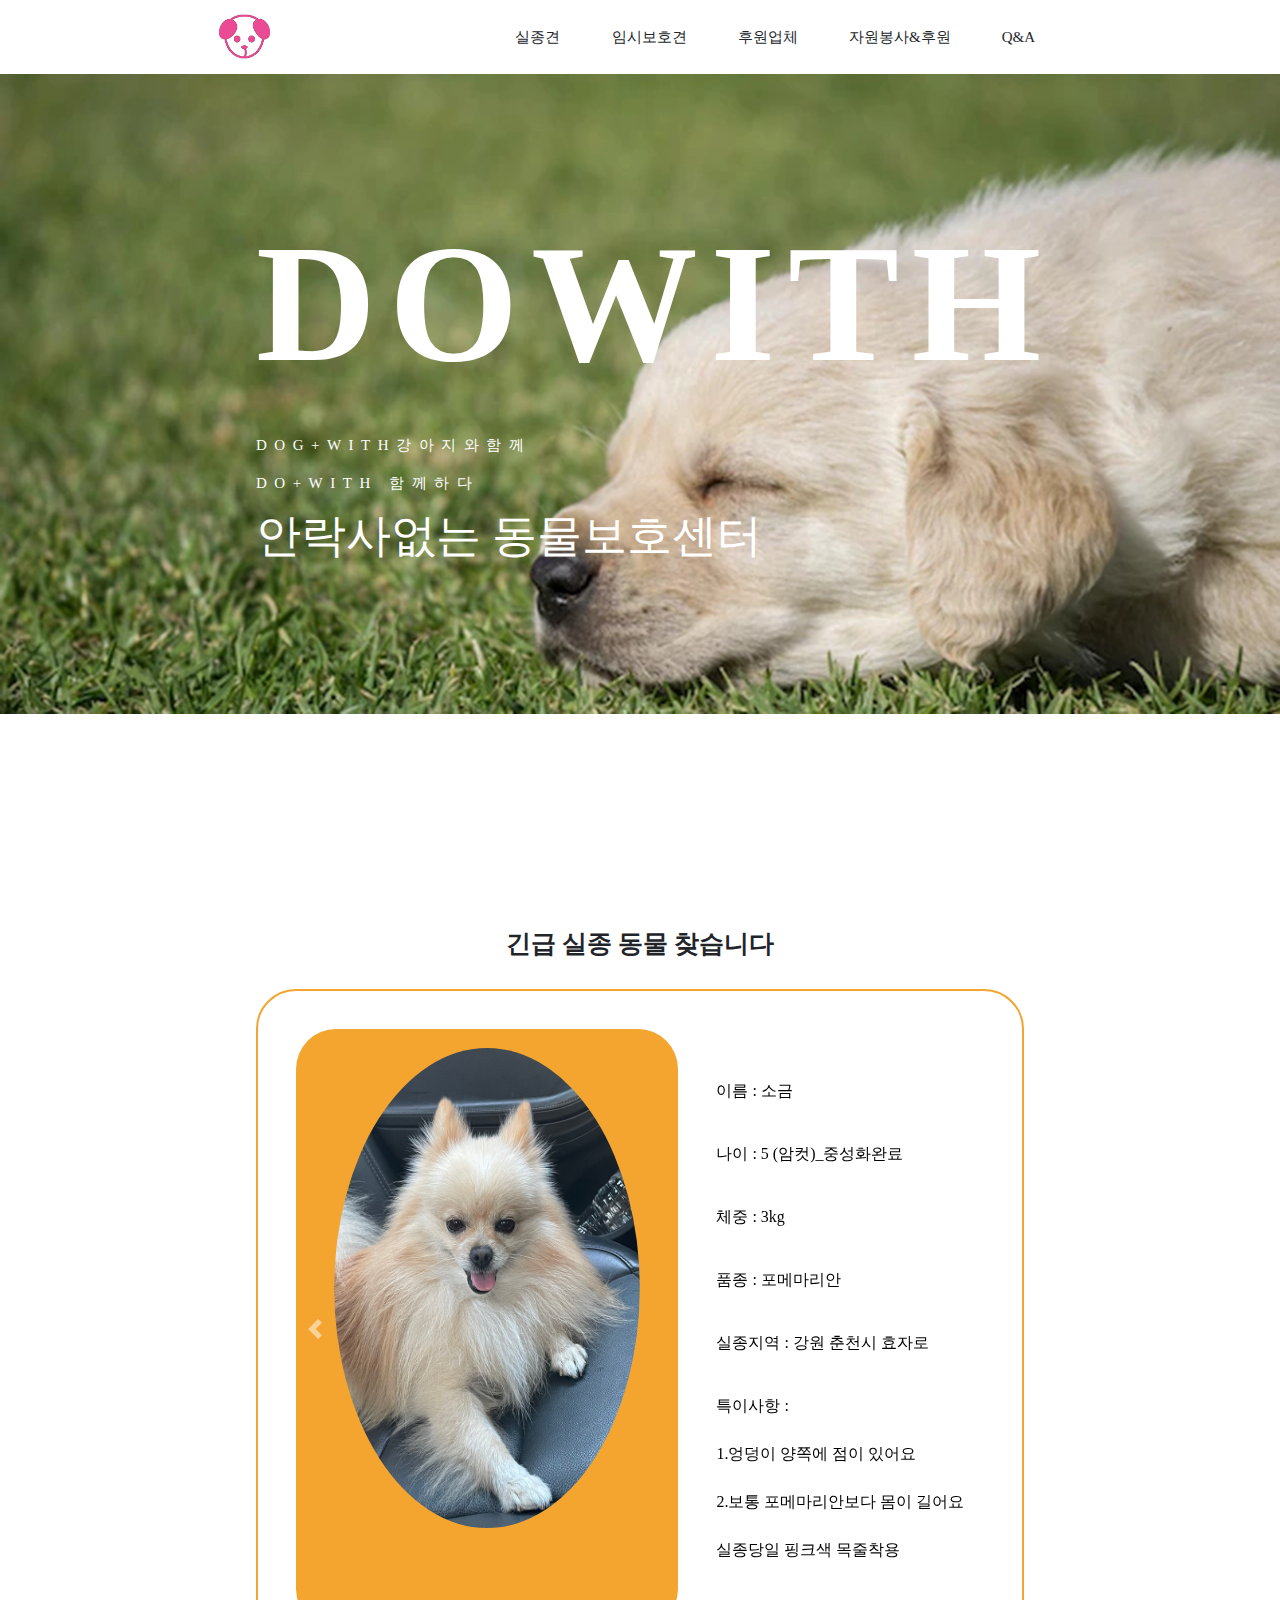
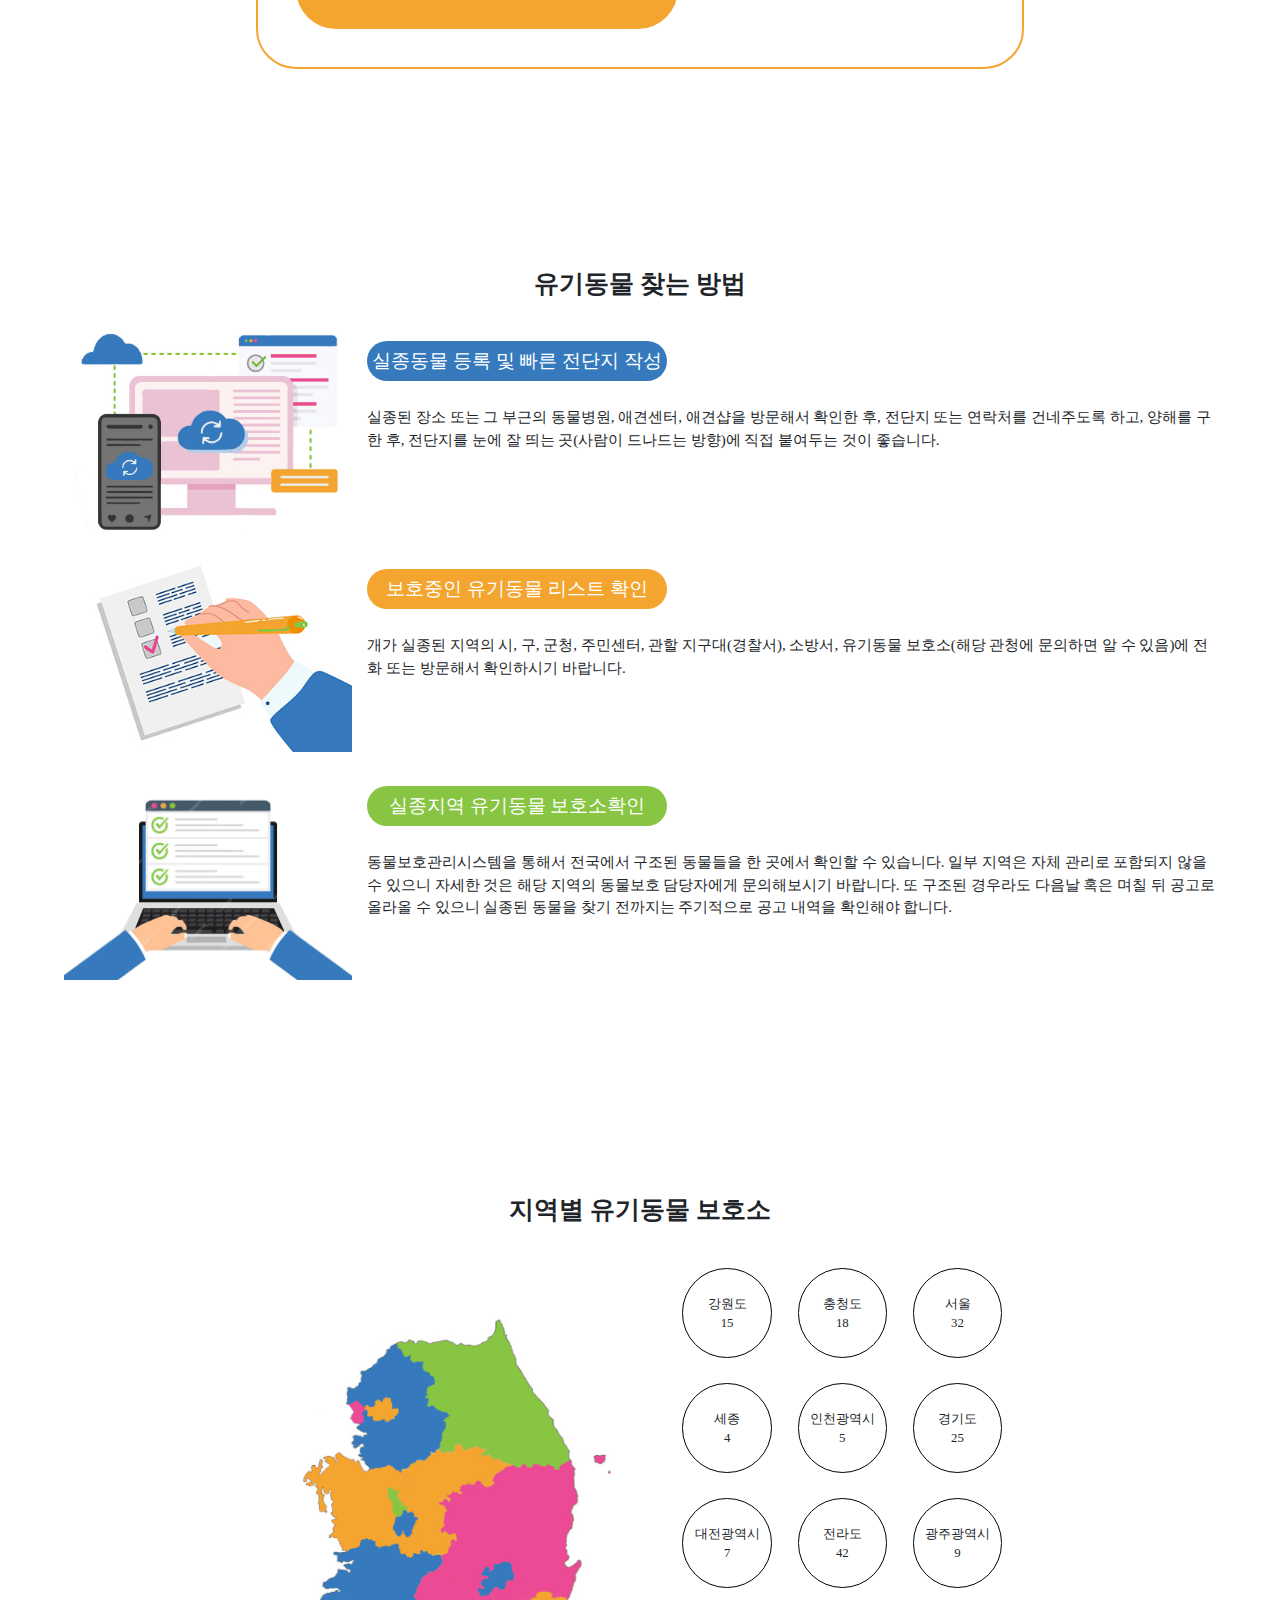
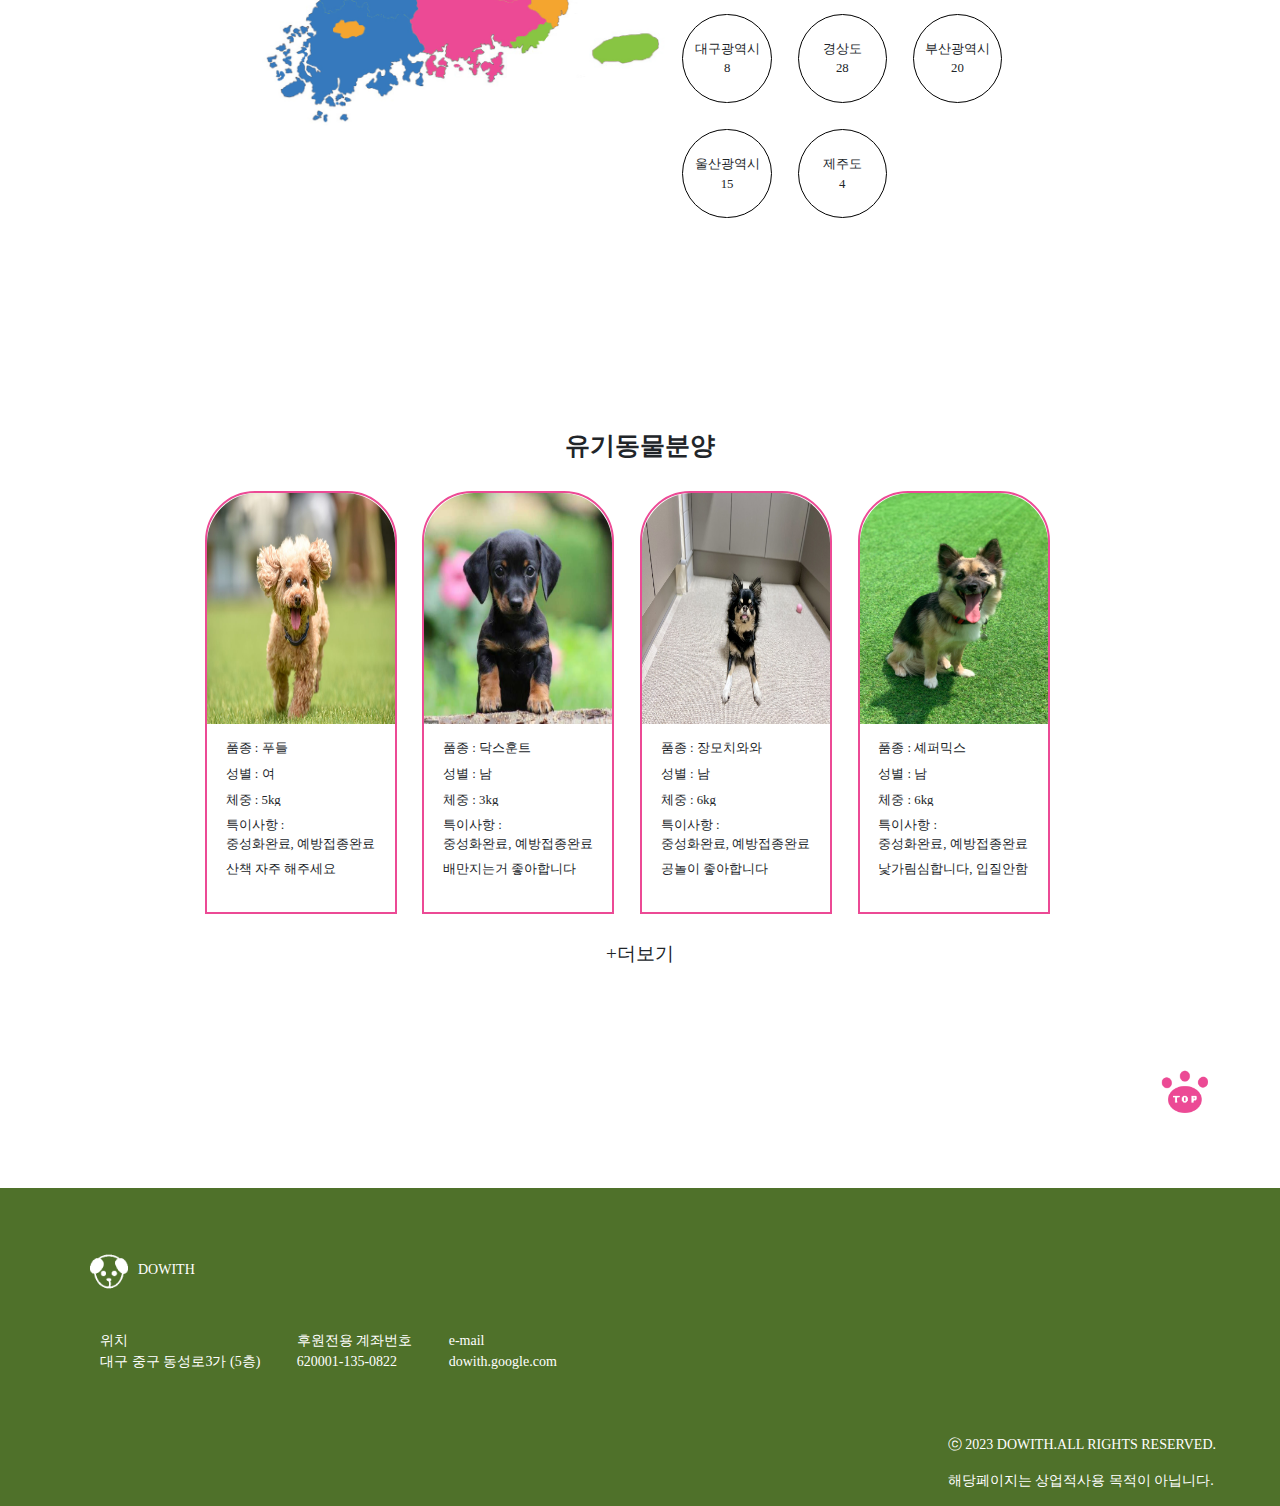
==== index.html @ 1bf06570 "Add files via upload" ====
<!DOCTYPE html>
<html lang="ko">

<head>
  <meta charset="UTF-8">
  <meta http-equiv="X-UA-Compatible" content="IE=edge">
  <meta name="viewport" content="width=device-width, initial-scale=1.0">
  <title>WEBP</title>
  <link rel="stylesheet" href="./css/bootstrap.min.css" type="text/css">
  <link rel="stylesheet" href="./css/index.css" type="text/css">
  <script src="./script/jquery-3.7.1.min.js"></script>
  <script src="./script/bootstrap.min.js"></script>
</head>

<body>
  <header>
    <h1><a href="#"><img src="./images/logo1.jpg" alt="logo"><span>DOWITH</span></a></h1>
    <ul>
      <li><a href="#">실종견</a></li>
      <li><a href="#">임시보호견</a></li>
      <li><a href="#">후원업체</a></li>
      <li><a href="#">자원봉사&후원</a></li>
      <li><a href="#">Q&A</a></li>
      <figure><img src="./images/iconmonstr-menu-lined-240.png" alt="bar"></figure>
    </ul>
  </header>

  <main>
    <figure><img src="./images/main.webp" alt="main"></figure>
    <div class="text">
      <h2><span>DOWITH</span></h2>
      <p>DOG+WITH강아지와함께</p>
      <p>DO+WITH 함께하다</p>
      <h3>안락사없는 동물보호센터</h3>
    </div>
  </main>

  <section class="s1">
    <h2>긴급 실종 동물 찾습니다</h2>

    <div id="carouselExampleCaptions" class="carousel slide" data-ride="carousel">
      <ol class="carousel-indicators">
        <li data-target="#carouselExampleCaptions" data-slide-to="0" class="active"></li>
        <li data-target="#carouselExampleCaptions" data-slide-to="1"></li>
        <li data-target="#carouselExampleCaptions" data-slide-to="2"></li>
      </ol>
      <div class="carousel-inner">
        <div class="carousel-item active">
          <img src="./images/S1.jpeg" class="d-block w-100" alt="S1">
          <div class="carousel-caption d-block">
            <p>이름 : 소금</p>
            <p>나이 : 5 (암컷)_중성화완료</p>
            <p>체중 : 3kg</p>
            <p>품종 : 포메마리안</p>
            <p>실종지역 : 강원 춘천시 효자로</p>
            <p>특이사항 :
              <span>1.엉덩이 양쪽에 점이 있어요</span>
              <span>2.보통 포메마리안보다 몸이 길어요</span>
              <span>실종당일 핑크색 목줄착용</span>
            </p>
          </div>
        </div>
        <div class="carousel-item">
          <img src="./images/S1-2.jpg" class="d-block w-100" alt="S1-2">
          <div class="carousel-caption d-block">
            <p>이름 : 누룽지</p>
            <p>나이 : 5 (수컷)_중성화완료</p>
            <p>체중 : 6kg</p>
            <p>품종 : 말티즈</p>
            <p>실종지역 : 울산광역시 중구 유곡동</p>
            <p>
              특이사항 :
              <span>1.말티즈 믹스견이라 일반 말티즈보다 귀가 쫑긋 올라와 있습니다</span>
              <span>2.실종당일 빨간색 목줄착용</span>
            </p>
          </div>
        </div>
        <div class="carousel-item">
          <img src="./images/S1-3.jpg" class="d-block w-100" alt="S1-3">
          <div class="carousel-caption d-block">
            <p>이름 : 볼트</p>
            <p>나이 : 7 (암컷)_중성화완료</p>
            <p>체중 : 4kg</p>
            <p>품종 : 캐벌리어 킹 찰스 스패니얼</p>
            <p>실종지역 : 부산광역시 사하구 다대포항역 인근</p>
            <p>특이사항 :
              <span>1.귀가 길고 검은색이다</span>
              <span>2.갈색눈썹이다</span>
              <span>3.몸이 흰색 검정색털로 되어있다</span>
            </p>
          </div>
        </div>
      </div>
      <button class="carousel-control-prev" type="button" data-target="#carouselExampleCaptions" data-slide="prev">
        <span class="carousel-control-prev-icon" aria-hidden="true"></span>
        <span class="sr-only">Previous</span>
      </button>
      <button class="carousel-control-next" type="button" data-target="#carouselExampleCaptions" data-slide="next">
        <span class="carousel-control-next-icon" aria-hidden="true"></span>
        <span class="sr-only">Next</span>
      </button>
    </div>

  </section>
  <section class="s2">
    <h2>유기동물 찾는 방법</h2>
    <ul class="list-unstyled">
      <li class="media">
        <img src="./images/S3-1.jpg" class="mr-3" alt="S3-1">
        <div class="media-body">
          <h5 class="mb1">실종동물 등록 및 빠른 전단지 작성</h5>
          <p>실종된 장소 또는 그 부근의 동물병원, 애견센터, 애견샵을 방문해서 확인한 후, 전단지 또는 연락처를 건네주도록 하고, 양해를 구한 후, 전단지를 눈에 잘 띄는 곳(사람이 드나드는 방향)에
            직접 붙여두는 것이 좋습니다.</p>
        </div>
      </li>
      <li class="media my-4">
        <img src="./images/S3-2.jpg" class="mr-3" alt="S3-2">
        <div class="media-body">
          <h5 class="mb2">보호중인 유기동물 리스트 확인</h5>
          <p>개가 실종된 지역의 시, 구, 군청, 주민센터, 관할 지구대(경찰서), 소방서, 유기동물 보호소(해당 관청에 문의하면 알 수 있음)에 전화 또는 방문해서 확인하시기 바랍니다.</p>
        </div>
      </li>
      <li class="media">
        <img src="./images/3.jpg" class="mr-3" alt="S3-3">
        <div class="media-body">
          <h5 class="mb3">실종지역 유기동물 보호소확인</h5>
          <p>동물보호관리시스템을 통해서 전국에서 구조된 동물들을 한 곳에서 확인할 수 있습니다. 일부 지역은 자체 관리로 포함되지 않을 수 있으니 자세한 것은 해당 지역의 동물보호 담당자에게 문의해보시기
            바랍니다. 또 구조된 경우라도 다음날 혹은 며칠 뒤 공고로 올라올 수 있으니 실종된 동물을 찾기 전까지는 주기적으로 공고 내역을 확인해야 합니다.</p>
        </div>
      </li>
    </ul>
  </section>



  <section class="s3">
    <h2>지역별 유기동물 보호소</h2>
    <div class="s3all">

      <figure><img src="./images/map.jpg" alt="map"></figure>
      <div class="allbox">
        
        <div class="box"><a href="#">강원도<span>15</span></a></div>
        <div class="box"><a href="#">충청도<span>18</span></a></div>
        <div class="box"><a href="#">서울<span>32</span></a></div>
        <div class="box"><a href="#">세종<span>4</span></a></div>
        <div class="box"><a href="#">인천광역시<span>5</span></a></div>
        <div class="box"><a href="#">경기도<span>25</span></a></div>
        <div class="box"><a href="#">대전광역시<span>7</span></a></div>
        <div class="box"><a href="#">전라도<span>42</span></a></div>
        <div class="box"><a href="#">광주광역시<span>9</span></a></div>
        <div class="box"><a href="#">대구광역시<span>8</span></a></div>
        <div class="box"><a href="#">경상도<span>28</span></a></div>
        <div class="box"><a href="#">부산광역시<span>20</span></a></div>
        <div class="box"><a href="#">울산광역시<span>15</span></a></div>
        <div class="box"><a href="#">제주도<span>4</span></a></div>
      </div>
    </div>
      
  </section>


  <section class="s4">
    <h2>유기동물분양</h2>

    <div class="allcard">

      <div class="card">
        <img src="./images/S4-1.jpeg" class="card-img-top" alt="S4-1">
        <div class="card-body">
          <p class="card-text">품종 : 푸들</p>
        <p class="card-text">성별 : 여</p>
        <p class="card-text">체중 : 5kg</p>
        <p class="card-text">특이사항 :
          <span>중성화완료, 예방접종완료</span>
          <span>산책 자주 해주세요</span>
        </p>
      </div>
    </div>
    
    
    <div class="card">
      <img src="./images/S4-2.png" class="card-img-top" alt="S4-2">
      <div class="card-body">
        <p class="card-text">품종 : 닥스훈트</p>
        <p class="card-text">성별 : 남</p>
        <p class="card-text">체중 : 3kg</p>
        <p class="card-text">특이사항 : 
          <span>중성화완료, 예방접종완료</span>
          <span>배만지는거 좋아합니다</span>
        </p>
      </div>
    </div>
    
    
    <div class="card">
      <img src="./images/S4-3.jpeg" class="card-img-top" alt="S4-3">
      <div class="card-body">
        <p class="card-text">품종 : 장모치와와</p>
        <p class="card-text">성별 : 남</p>
        <p class="card-text">체중 : 6kg</p>
        <p class="card-text">특이사항 :
          <span>중성화완료, 예방접종완료</span>
          <span>공놀이 좋아합니다</span>
        </p>
      </div>
    </div>
    
    
    <div class="card">
      <img src="./images/S4-4.jpeg" class="card-img-top" alt="S4-4">
      <div class="card-body">
        <p class="card-text">품종 : 셰퍼믹스</p>
        <p class="card-text">성별 : 남</p>
        <p class="card-text">체중 : 6kg</p>
        <p class="card-text">특이사항 :
          <span>중성화완료, 예방접종완료</span>
          <span>낯가림심합니다, 입질안함</span>
        </p>
      </div>
    </div>
  </div>
    <div class="add"><a href="#">+더보기</a></div>
    
  </section>
  
  <button type="button" class="btn"></button>
  
  <footer>
    <div class="f1">
      <figure><img src="./images/logo.png" alt="logo">DOWITH</figure>
    </div>
    <div class="f2">
      <p>위치<br>
        대구 중구 동성로3가 (5층)</p>
      <p>후원전용 계좌번호<br>
        620001-135-0822</p>
      <p>e-mail<br>
        dowith.google.com</p>
    </div>
    <div class="copy">
      <p>ⓒ 2023 DOWITH.ALL RIGHTS RESERVED.</p>
      <p>해당페이지는 상업적사용 목적이 아닙니다.</p>
    </div>
  </footer>
</body>

</html>
---- css/index.css ----
* {
    padding: 0;
    margin: 0;
    box-sizing: border-box;
}

body {
    font-family: Noto Sans KR;
    /* font-family: CHEESE PIZZA; */
}

ul,
li {
    list-style: none;
}

img {
    display: block;
    max-width: 100%;
}

figure {
    width: fit-content;
    height: fit-content;
}

a {
    text-decoration: none;
    color: inherit;
}

html {
    font-size: 15px;
}

h2 {
    text-align: center;
    margin-bottom: 30px;
    font-weight: 600;
    font-size: 25px;
}

h1 span {
    position: absolute;
    width: 1px;
    height: 1px;
    font-size: 0;
    overflow: hidden;
}

header {
    width: 100%;
    height: 10%;
    display: flex;
    flex-direction: row;
    justify-content: space-evenly;
    font-family: none;
}

header h1 {
    margin: auto 0;
}

header h1 img {
    width: 4vw;
    height: 40%;
}

header ul {
    float: left;
    margin: auto 0;
}

header ul figure {
    display: none;
    width: 4vw;
    margin: auto;
}

header ul li {
    float: left;
    margin: 2vw;

}

main {
    width: 100%;
    overflow: hidden;
    position: relative;
    margin-bottom: 200px;
}

main .text {
    position: absolute;
    top: 20%;
    left: 20%;
    color: #fff;
}

main .text h2 {
    font-size: 13vw;
    font-weight: 900;
    letter-spacing: 1vw;
    font-family: CHEESE PIZZA;
}

main .text p {
    letter-spacing: 0.5rem;
    font-family: CHEESE PIZZA;
}

main .text h3 {
    font-size: 300%;
    font-weight: 500;
}


.slide {
    width: 60%;
    height: 70%;
    margin: auto;
    border-radius: 20px;
    position: relative;
    border: 2px solid #F3A530;
    border-radius: 40px;
    margin-bottom: 200px;
}

.w-100 {
    width: 50%;
    height: 80%;
    border-radius: 50%;
    position: absolute;
    margin-top: 5%;
    padding: 0 10%;
}

.carousel-inner .carousel-item {
    width: 50%;
    height: 40rem;
    background-color: #F3A530;
    margin: 5% 5%;
    border-radius: 40px;
}

.carousel-inner .carousel-caption {
    position: absolute;
    width: 75%;
    top: 3%;
    left: 110%;
    color: #000;
    line-height: 300%;
    text-align: left;
    font-size: 16px;
}

.s1 span {
    display: block;
}

.s2 {
    margin: auto;
    width: 90%;
    overflow: hidden;
    margin-bottom: 200px;
}

.s2 .mr-3 {
    width: 25%;
    height: 15%;
}

.s2 .media-body {
    margin-top: 1%;
}

.s2 .media-body .mb1 {
    width: 300px;
    height: 40px;
    line-height: 40px;
    text-align: center;
    border-radius: 100px;
    color: #fff;
    background-color: #367ABD;
    margin-bottom: 3%;
}

.s2 .media-body .mb2 {
    width: 300px;
    height: 40px;
    line-height: 40px;
    text-align: center;
    border-radius: 100px;
    color: #fff;
    background-color: #F3A530;
    margin-bottom: 3%;
}

.s2 .media-body .mb3 {
    width: 300px;
    height: 40px;
    line-height: 40px;
    text-align: center;
    border-radius: 100px;
    color: #fff;
    background-color: #88C543;
    margin-bottom: 3%;
}

.s3 {
    width: 60vw;
    overflow: hidden;
    margin: auto;
    margin-bottom: 200px;
}

.s3all {
    display: flex;
    justify-content: space-around;
}

.s3 span {
    display: block;
}

.s3 figure {
    width: 35vw;
    height: 65%;
    margin-top: 2vw;
    display: inline-block;
}

.s3 .box {
    width: 7vw;
    height: 7vw;
    border: 1px solid #000;
    border-radius: 50%;
    text-align: center;
    padding-top: 2vw;
    margin: 1vw;
}

.s3 .allbox {
    display: flex;
    flex-direction: row;
    flex-wrap: wrap;
    width: 30vw;
    font-size: 1vw;
}

.s4 {
    width: 70vw;
    overflow: hidden;
    margin: auto;
}

.s4 .allcard {
    display: flex;
    flex-direction: row;
}

.s4 span {
    display: block;
    line-height: 2vw;
}

.s4 .add {
    font-size: 1.5vw;
    width: 8%;
    overflow: hidden;
    text-align: center;
    margin: 3% 46%;
}

.s4 .card {
    width: 15vw;
    height: 33vw;
    border: 2px solid #EC4A95;
    border-radius: 50px 50px 0 0;
    display: inline-block;
    margin: 0 1vw;
    line-height: 1vw;
    font-size: 1vw;
}

.s4 .card:last-of-type {
    margin-right: 0;
}

.s4 .card .card-img-top {
    width: 100%;
    height: 18vw;
    border-radius: 50px 50px 0 0;
}

.s4 .card-text {
    width: 14vw;
    overflow: hidden;
    margin-bottom: 1vw;
}

.btn {
    background-image: url(../images/btn.png);
    width: 5vw;
    height: 5vw;
    float: right;
    background-size: cover;
    margin-right: 5%;
    margin-top: 5%;
}



footer {
    width: 100%;
    overflow: hidden;
    background-color: #4F712A;
    color: #fff;
    margin-top: 15%;
    font-size: 14px;
}

footer img {
    width: 3vw;
    height: 3vw;
    display: inline-block;
    margin-right: 10px;
}

footer .f1 {
    padding: 5%;
    padding-bottom: 0;
    margin-left: 2%;
}

footer .f2 {
    padding-left: 5%;
}

footer .f2 p {
    float: left;
    margin-left: 3%;
    margin-top: 2%;
}

footer .copy {
    float: right;
    margin-top: 10%;
    margin-right: 5%;
}



@media screen and (max-width:450px) {
    
    
    .s4 .card{
        margin: auto;
        
    }
    .s4 .card-body{
        margin-top: -5px;
    }
    .s4 .card-body .card-text {
        margin-left: -5px;
    }

    footer p {
        font-size: 7px;
    }
}

@media screen and (max-width:576px) {
    header {
        justify-content: space-between;
    }

    header h1 {
        margin-left: 3vw;
    }

    header ul li {
        display: none;
    }

    header ul figure {
        display: block;
        margin-right: 3vw;
    }

    .carousel-inner .carousel-caption {
        margin-top: -3vw;
    }

    main{
        margin-bottom: 100px;
    }
    .slide{margin-bottom: 100px;}
    .s1{margin-bottom: 100px;}
    .s2{margin-bottom: 100px;}
    .s3{margin-bottom: 100px;}

    .s3 figure {
        width: 60vw;
    }

    .s3all {
        flex-direction: column;
    }

    .s3 .allbox {
        width: 110%;
        flex-direction: row;
        margin-top: -50px;
    }

    .s3 .box {
        width: 10vw;
        height: 10vw;
        margin-right: 3px;
        font-size: 2vw;
    }

    .s4 .allcard {
        width: 68vw;
        display: flex;
        flex-direction: row;
        flex-wrap: wrap;
        margin: auto;
    }

    .s4 .card {
        width: 32vw;
        height: 48vw;
        margin-bottom: 5%;
    }
    .s4 .card-body .card-text{
        width: 26vw;
        margin-top: -15px;
        font-size: 2vw;
        line-height: 25px;
    }
    .s4 .card .card-img-top{height: 24vw;}
    .s4 .card-text span{margin-bottom: 1vw;}

    footer {
        font-size: 8px;

    }


}

@media screen and (max-width:768px) {

    .s2 .mr-3 {
        display: none;
    }


    .s4 .card-text {
        margin-top: -5px;
        margin-left: -10px;
        line-height: 1.5vw;
    }

    footer {
        font-size: 10px;
    }

}



@media screen and (max-width:992px) {

    main .text h2 {
        margin-top: 10%;
        margin-left: 25%;
    }

    main .text p {
        display: none;
    }

    main .text h3 {
        display: none;
    }

    .slide {
        height: 55vw;
    }

    .w-100 {
        height: 35vw;
        margin-top: 15%;
        padding: 0 5%;
    }

    .carousel-inner .carousel-item {
        height: 45vw;
        margin-top: 5%;

    }

    .carousel-inner .carousel-caption {

        line-height: 210%;
        font-size: 1.5vw;
    }

    footer {
        font-size: 11px;
    }

}
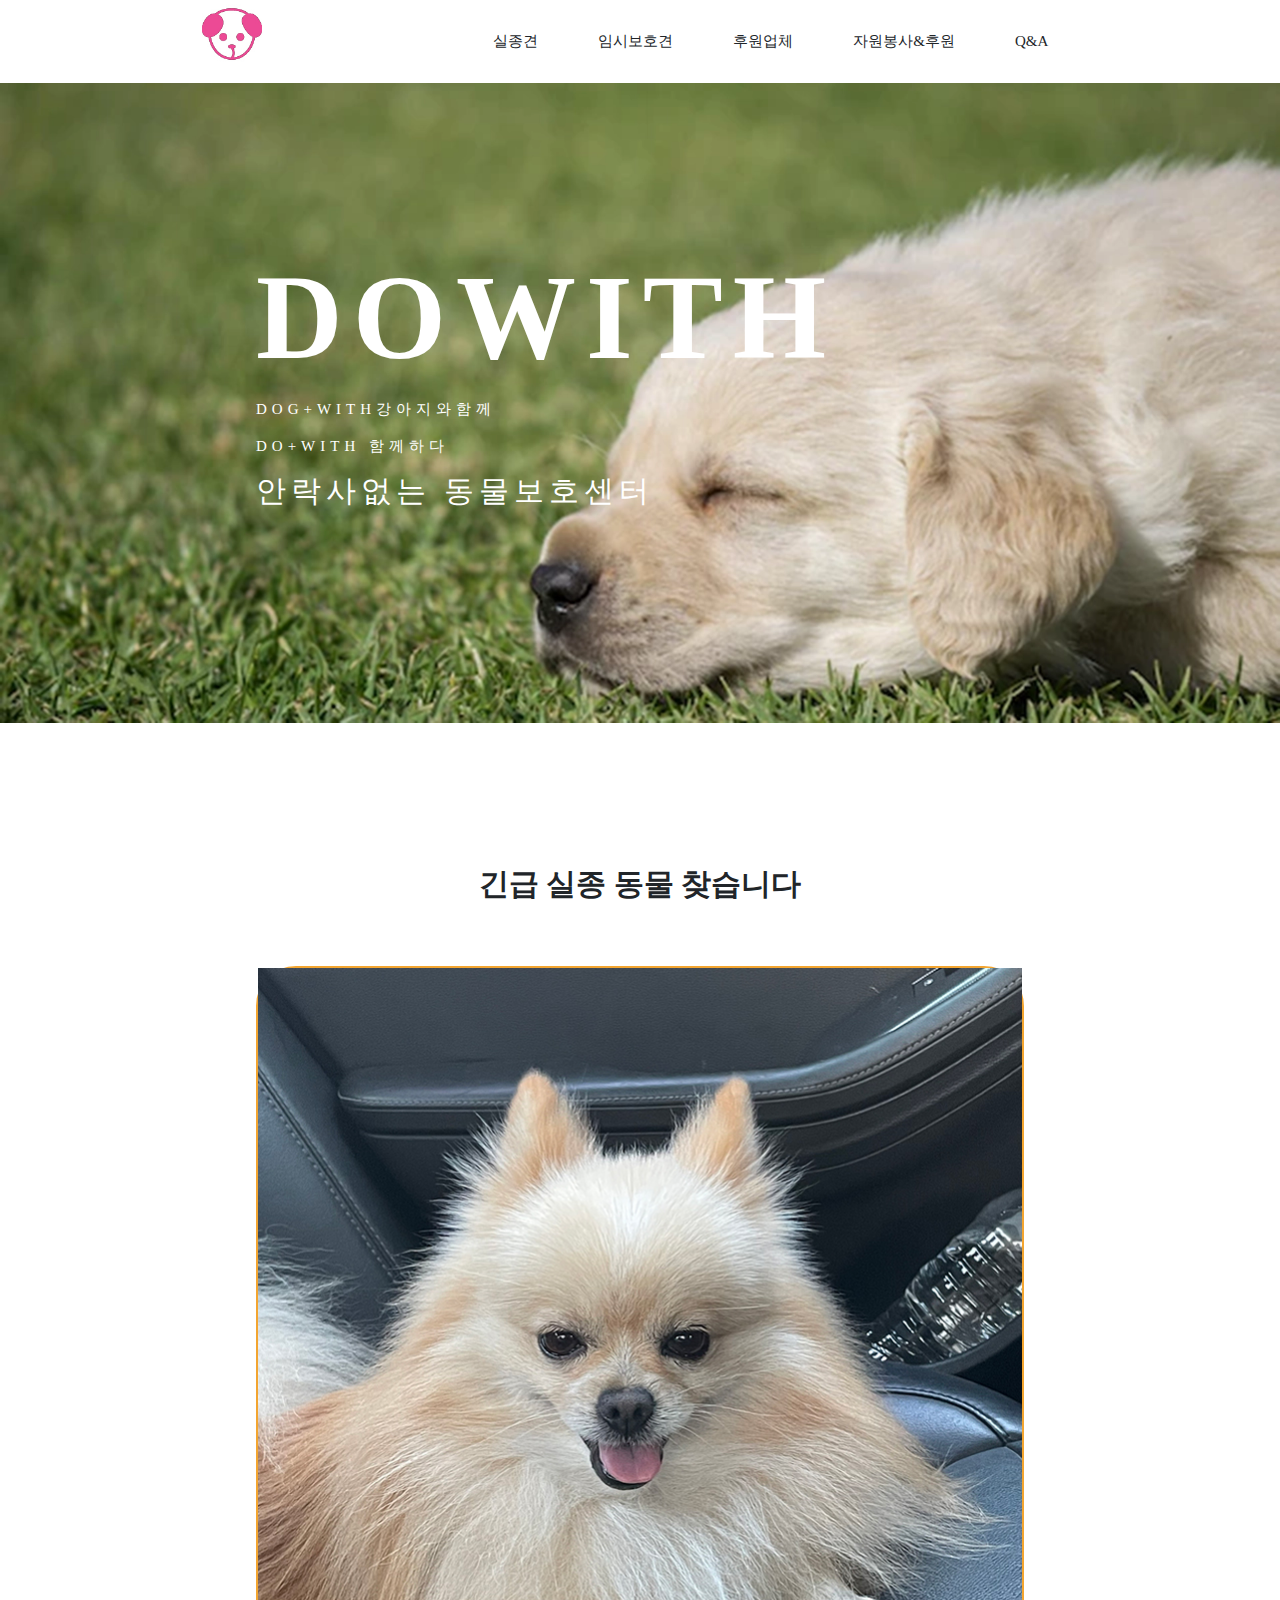
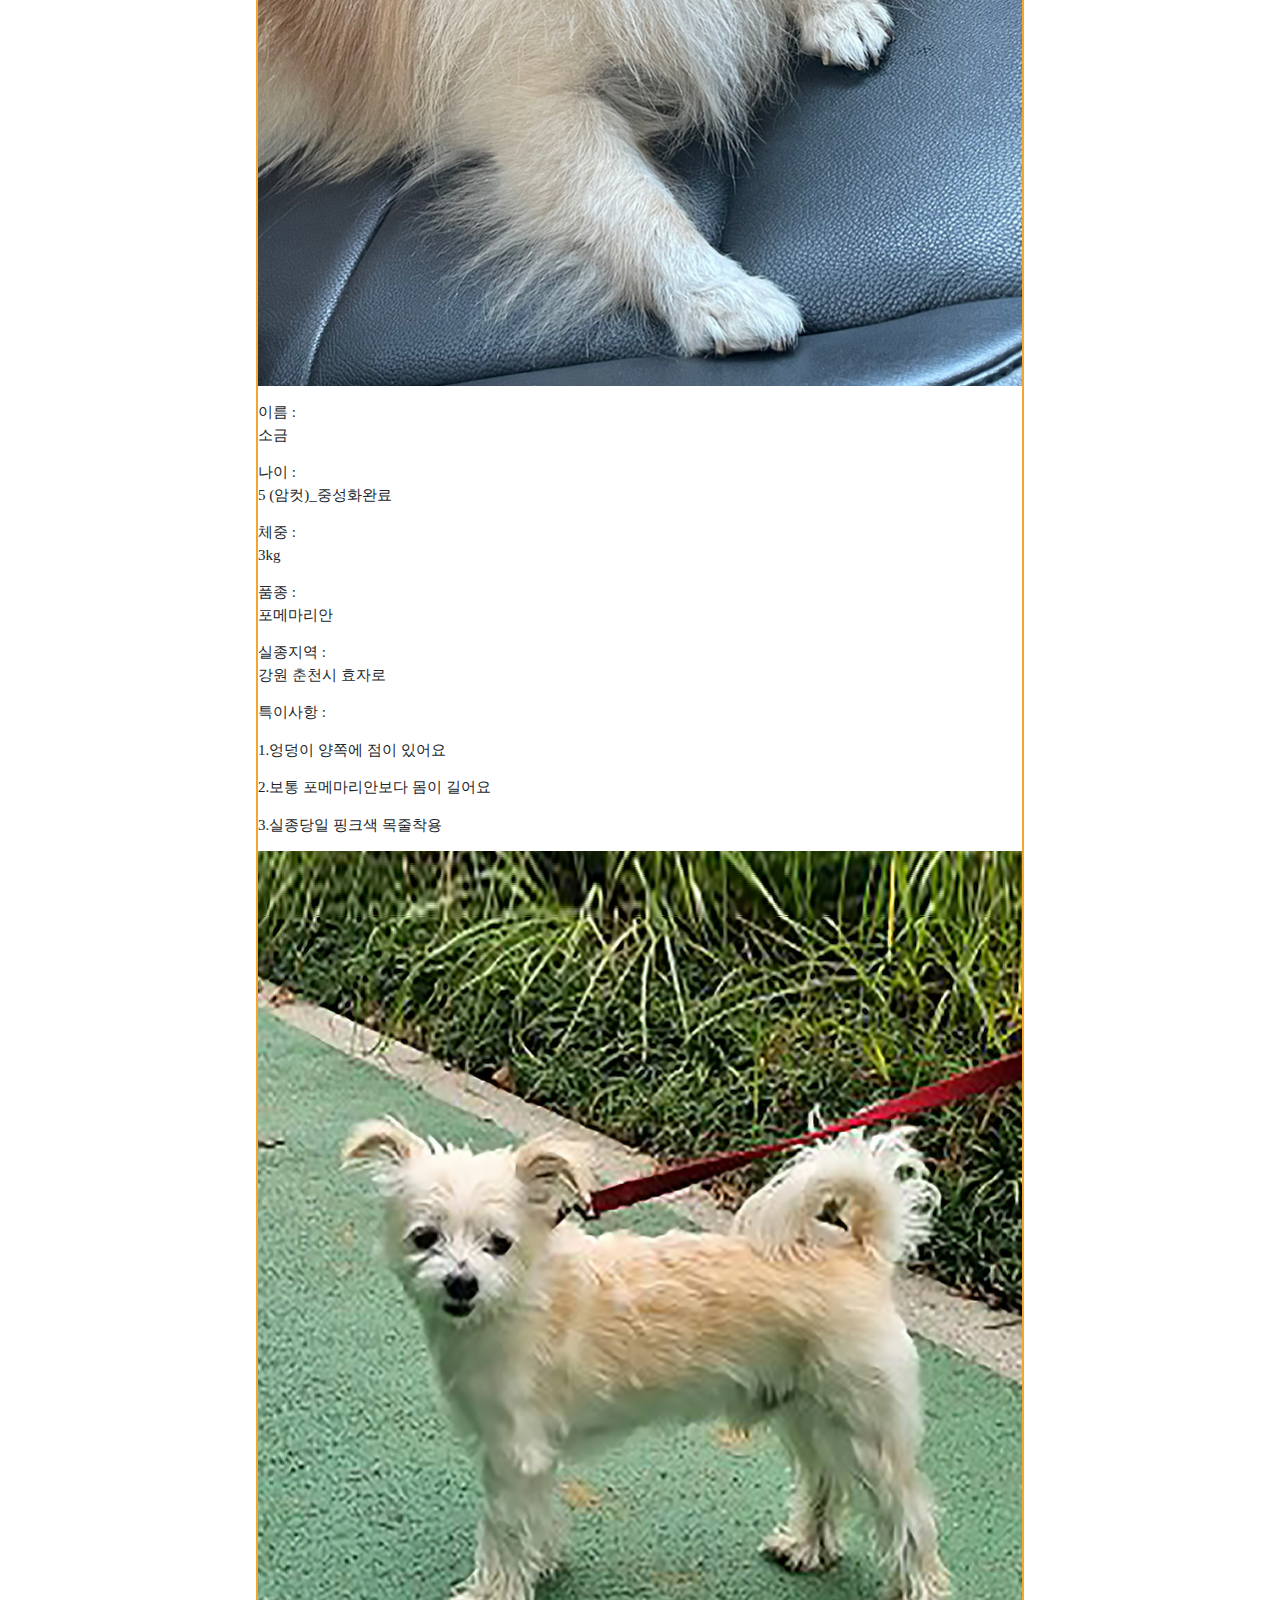
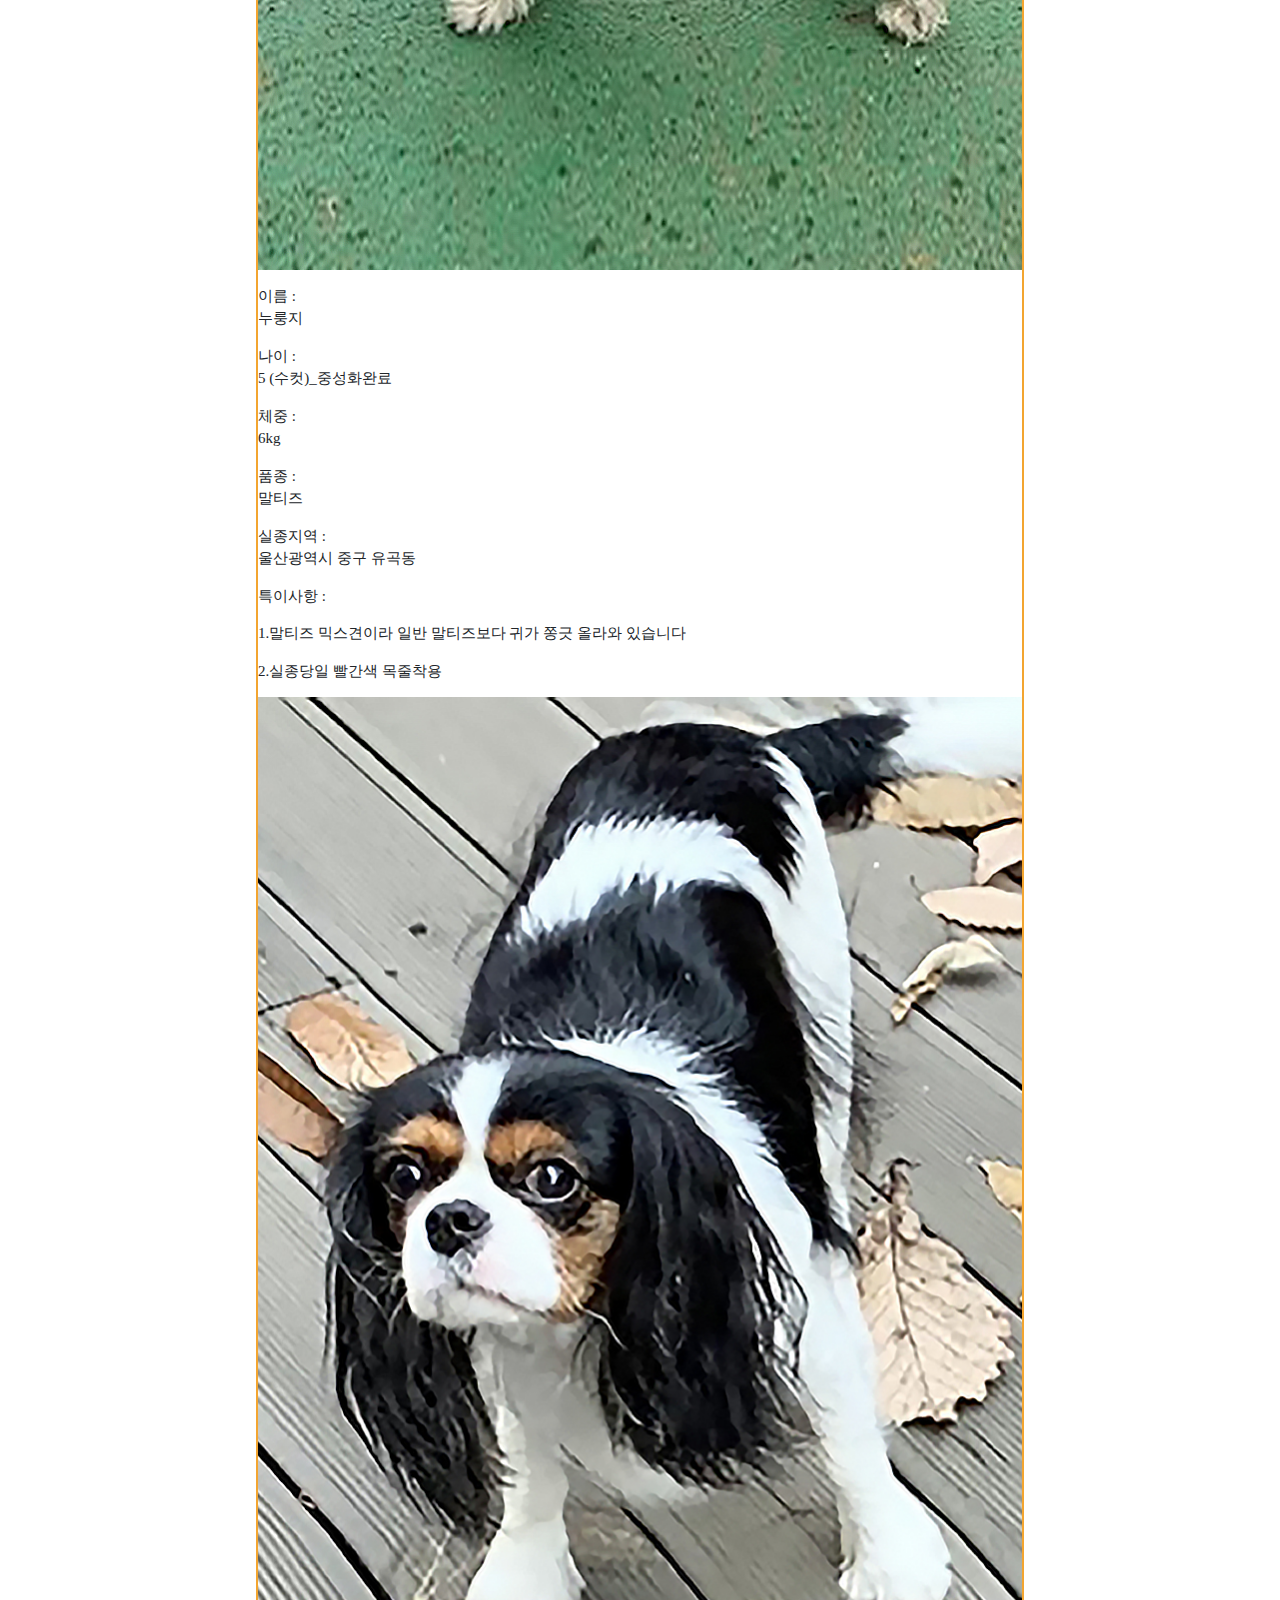
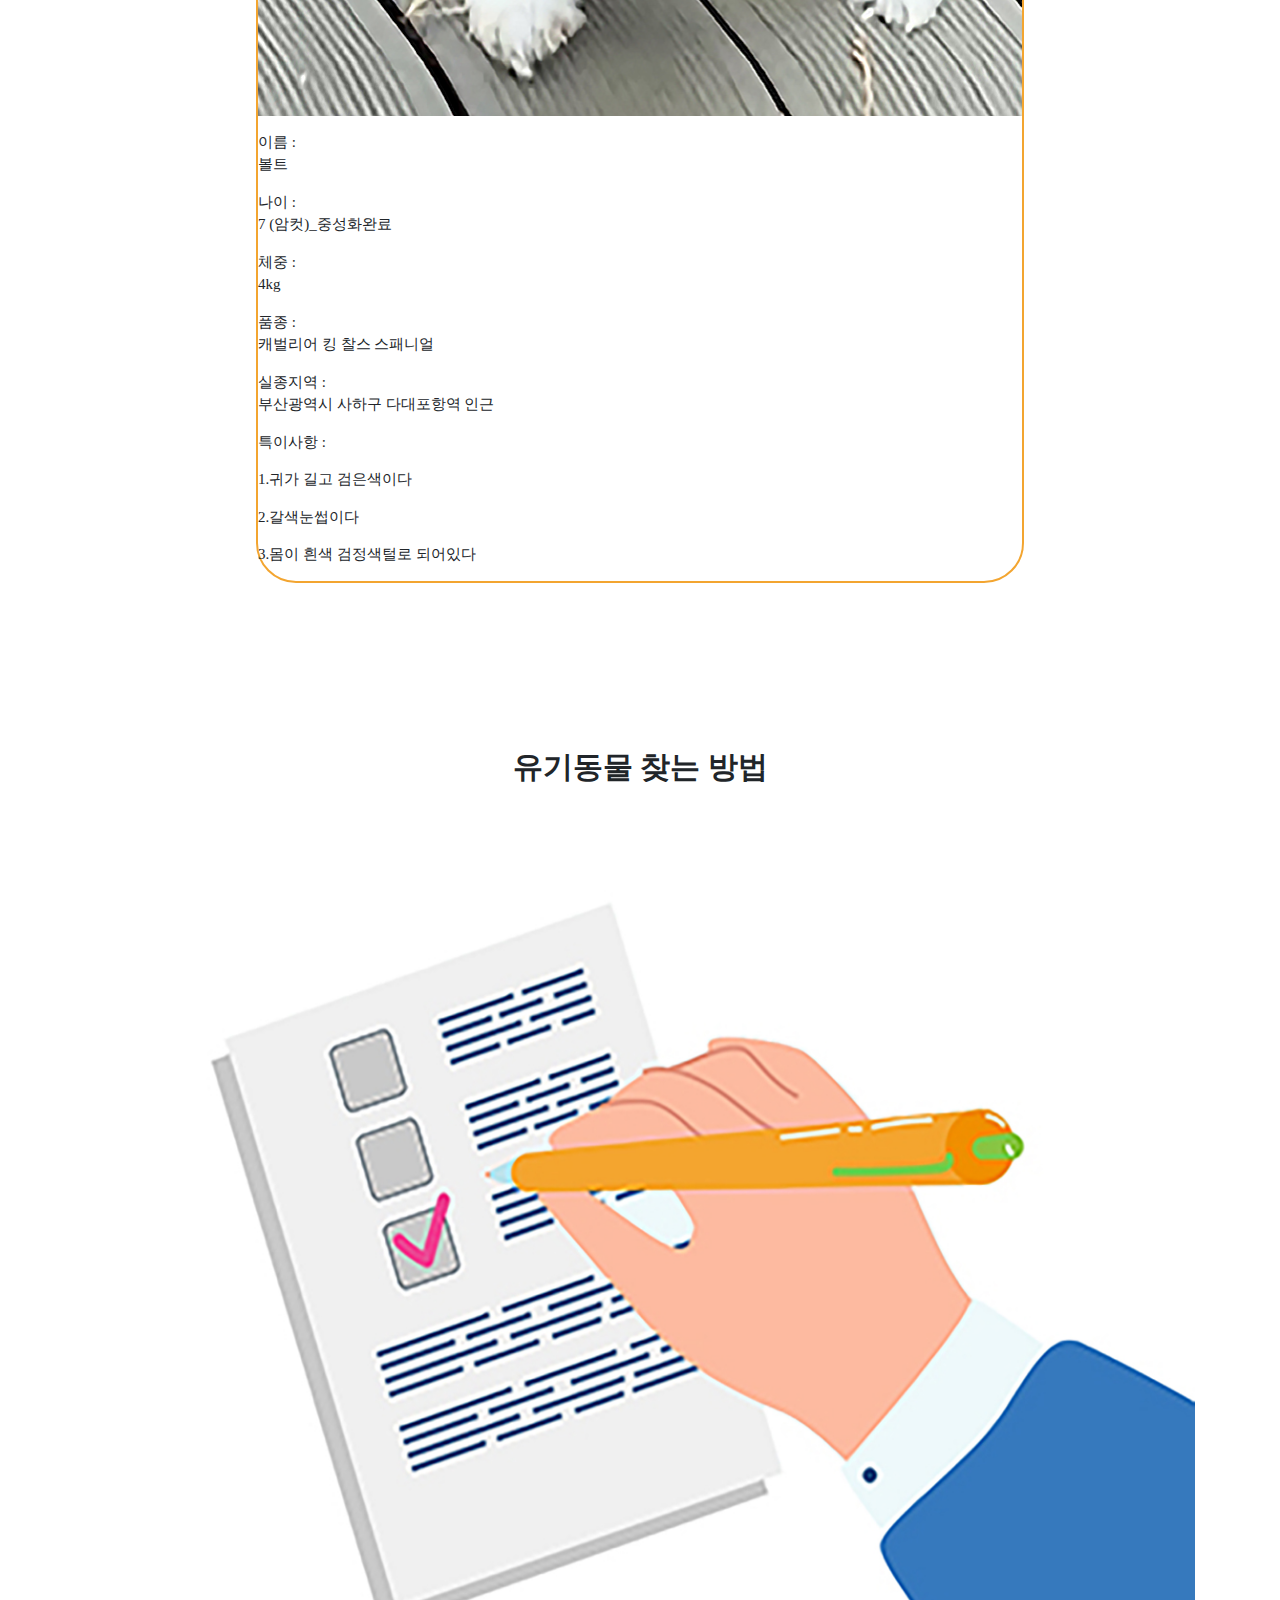
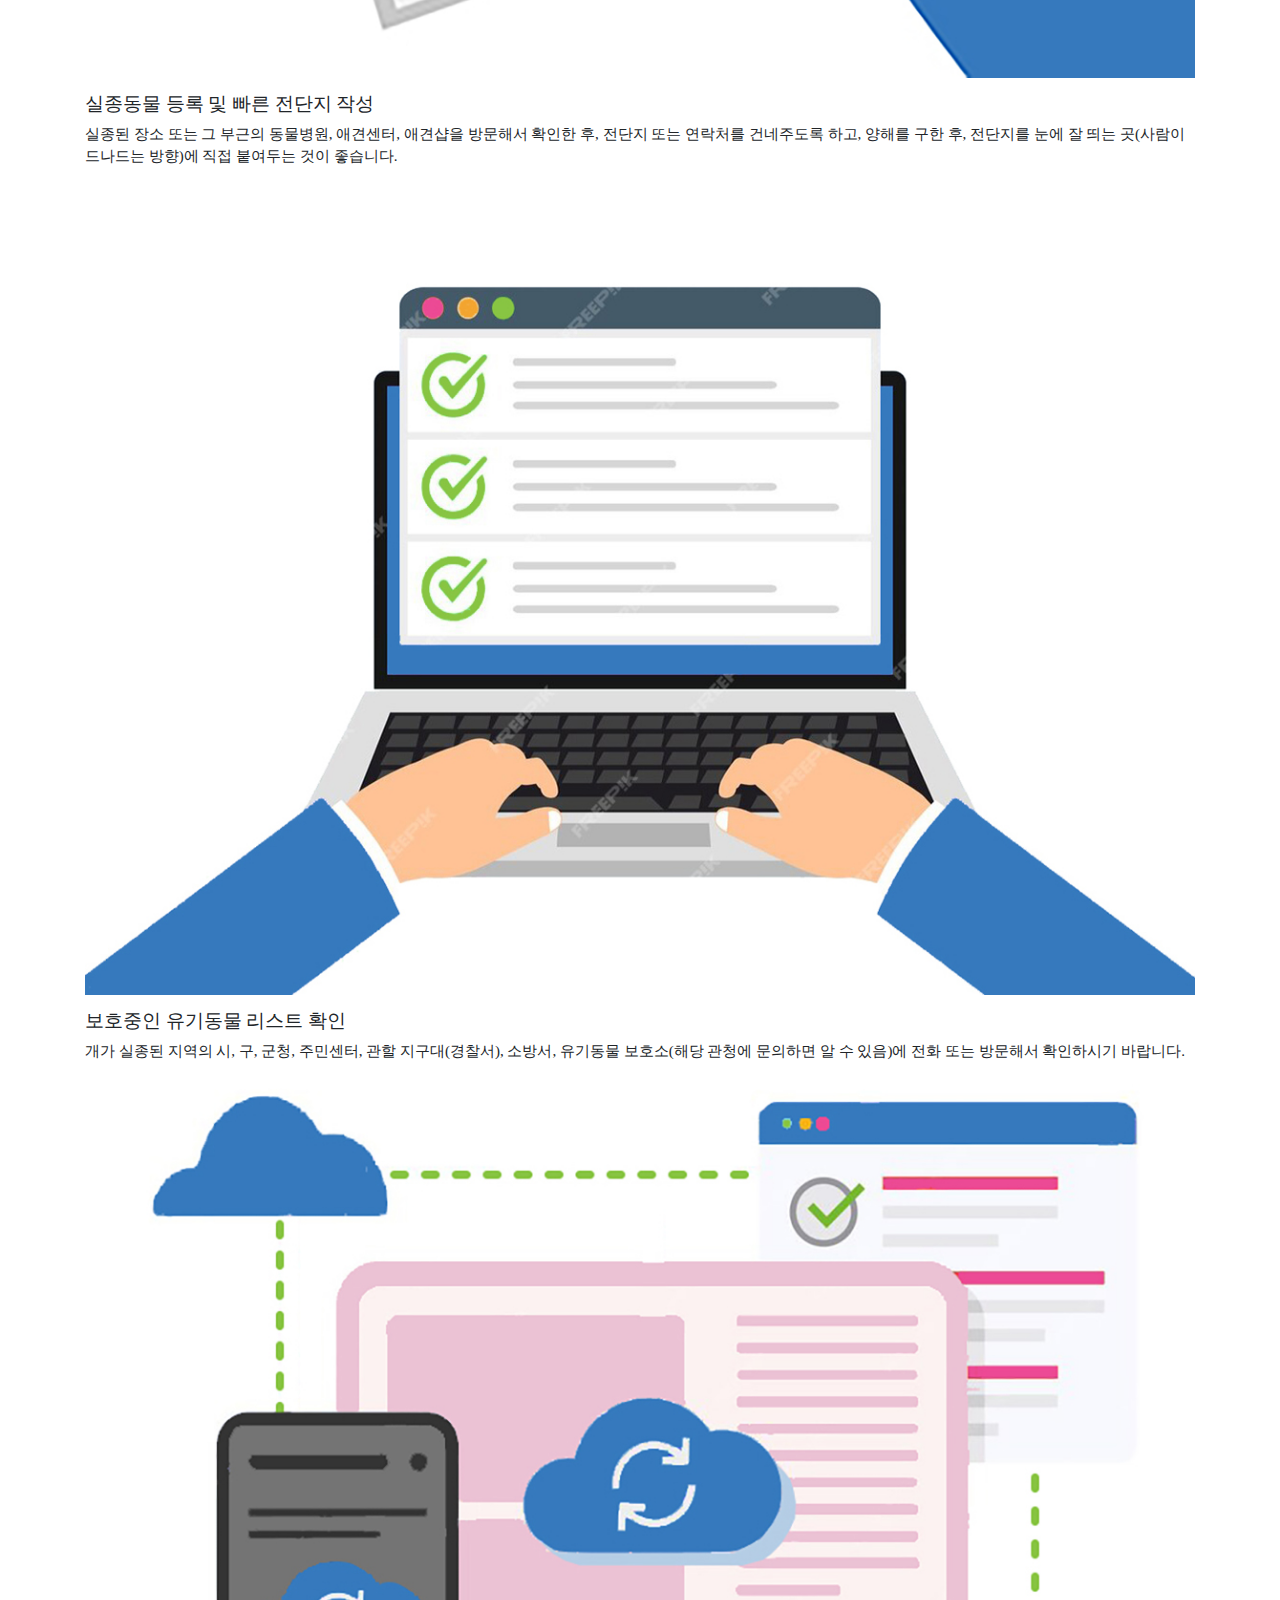
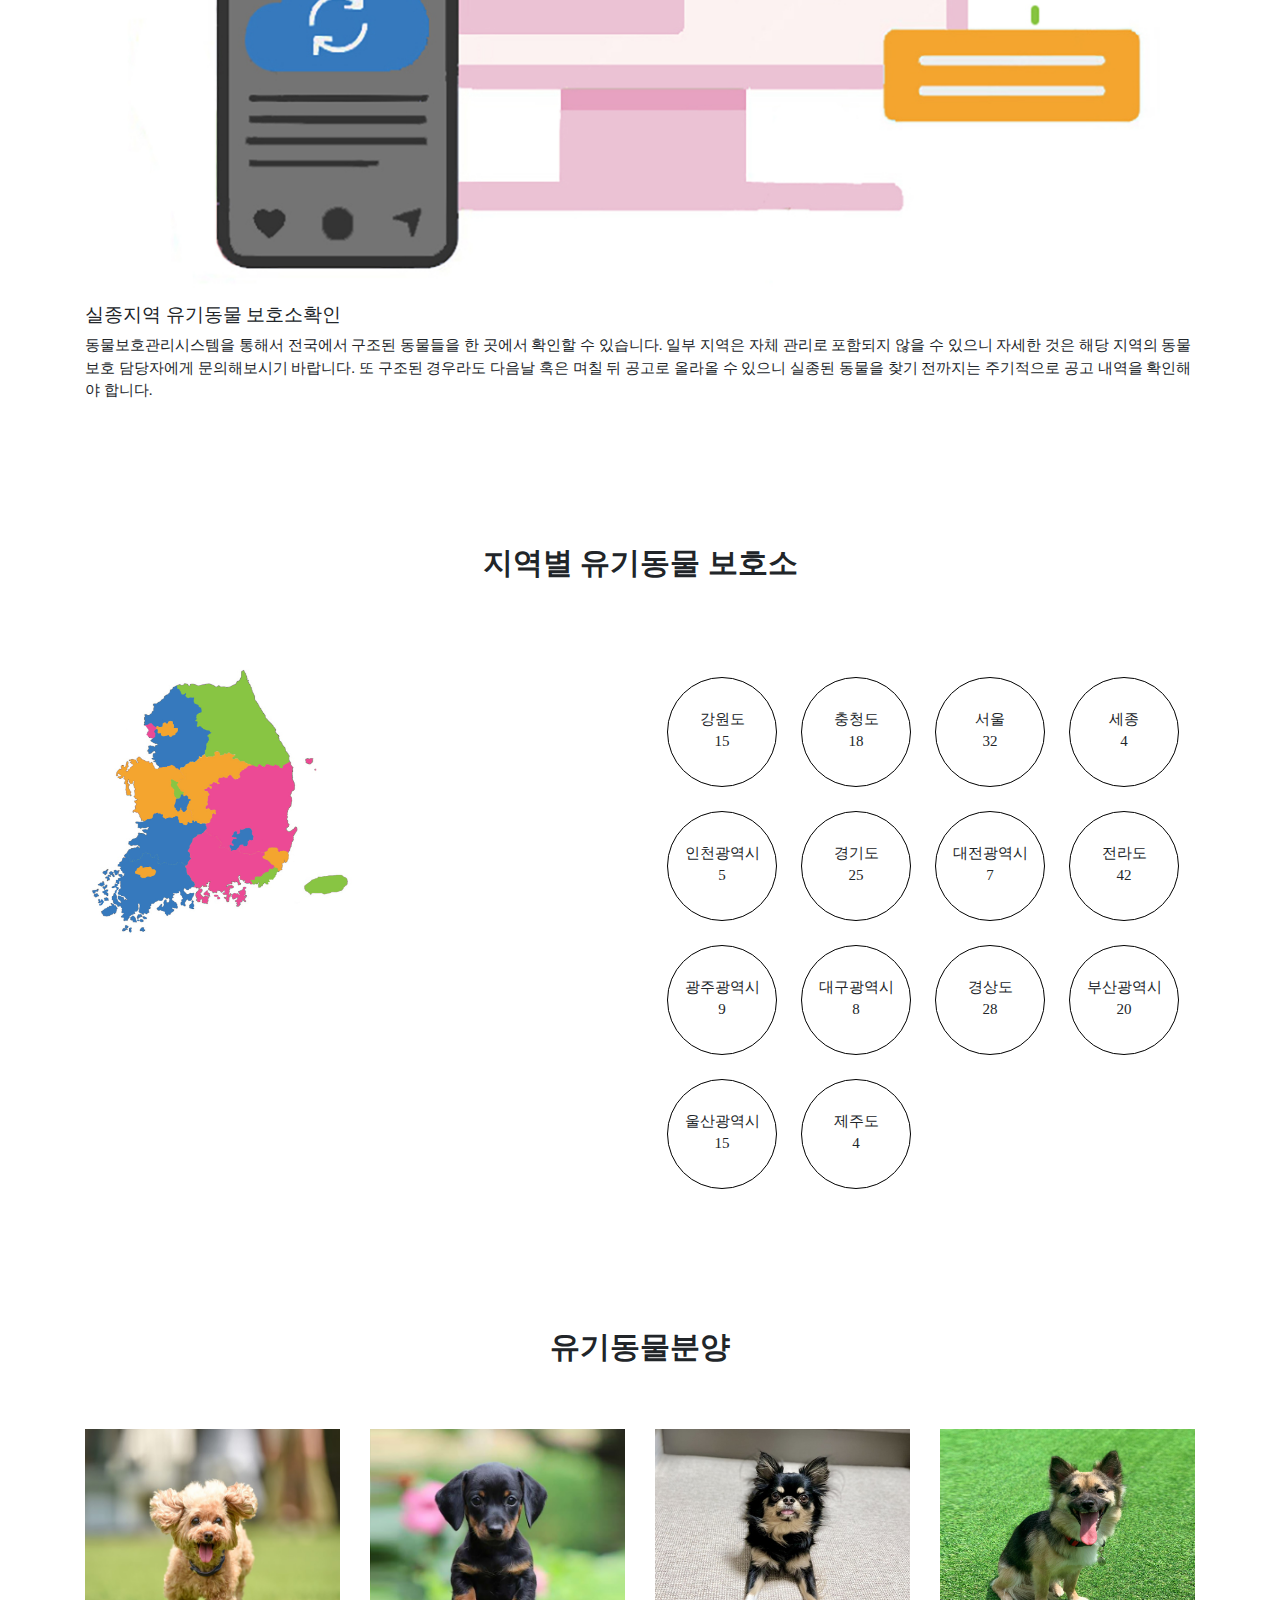
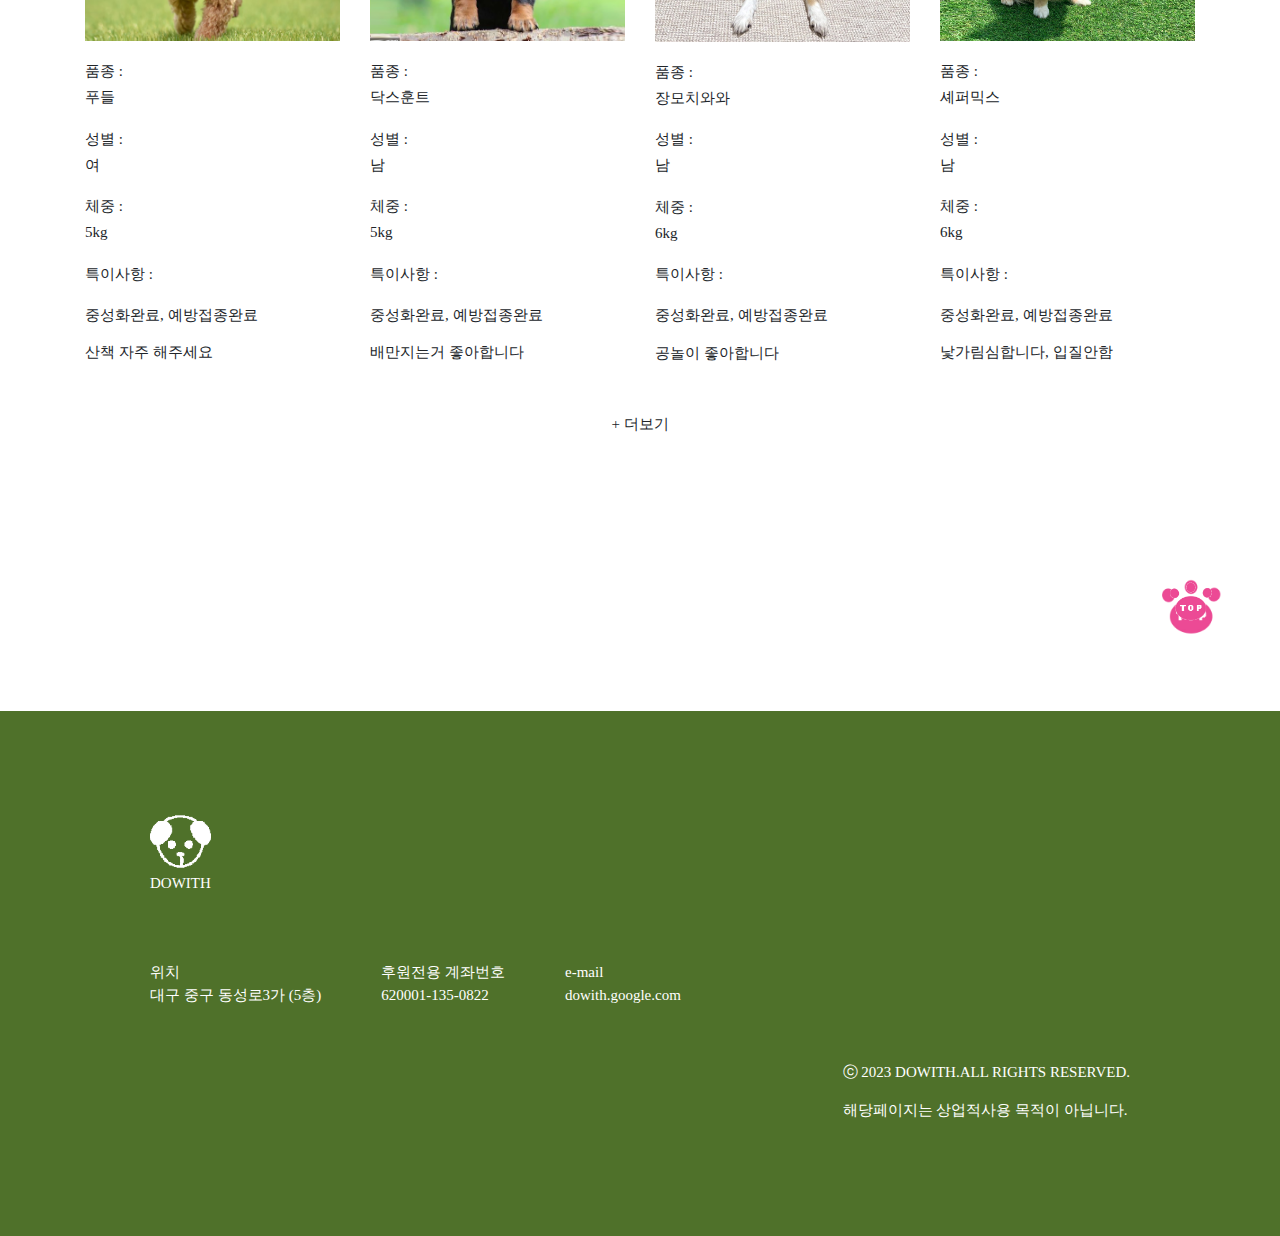
==== commit ce3c64e3: "Add files via upload" ====
--- a/index.html
+++ b/index.html
@@ -2,247 +2,311 @@
 <html lang="ko">
 
 <head>
-  <meta charset="UTF-8">
-  <meta http-equiv="X-UA-Compatible" content="IE=edge">
-  <meta name="viewport" content="width=device-width, initial-scale=1.0">
-  <title>WEBP</title>
-  <link rel="stylesheet" href="./css/bootstrap.min.css" type="text/css">
-  <link rel="stylesheet" href="./css/index.css" type="text/css">
-  <script src="./script/jquery-3.7.1.min.js"></script>
-  <script src="./script/bootstrap.min.js"></script>
+    <meta charset="UTF-8">
+    <meta http-equiv="X-UA-Compatible" content="IE=edge">
+    <meta name="viewport" content="width=device-width, initial-scale=1.0">
+    <title>WEBP</title>
+    <link rel="stylesheet" href="./css/bootstrap.min.css" type="text/css">
+    <link rel="stylesheet" href="./css/slick.css" type="text/css">
+    <link rel="stylesheet" href="./css/slick-theme.css" type="text/css">
+    <link rel="stylesheet" href="./css/index.css" type="text/css">
+    <script src="./script/jquery-3.7.1.min.js"></script>
+    <script src="./script/bootstrap.min.js"></script>
+    <script src="./js/slick.min.js"></script>
+    <script src="./js/index.js"></script>
 </head>
 
 <body>
-  <header>
-    <h1><a href="#"><img src="./images/logo1.jpg" alt="logo"><span>DOWITH</span></a></h1>
-    <ul>
-      <li><a href="#">실종견</a></li>
-      <li><a href="#">임시보호견</a></li>
-      <li><a href="#">후원업체</a></li>
-      <li><a href="#">자원봉사&후원</a></li>
-      <li><a href="#">Q&A</a></li>
-      <figure><img src="./images/iconmonstr-menu-lined-240.png" alt="bar"></figure>
-    </ul>
-  </header>
-
-  <main>
-    <figure><img src="./images/main.webp" alt="main"></figure>
-    <div class="text">
-      <h2><span>DOWITH</span></h2>
-      <p>DOG+WITH강아지와함께</p>
-      <p>DO+WITH 함께하다</p>
-      <h3>안락사없는 동물보호센터</h3>
-    </div>
-  </main>
-
-  <section class="s1">
-    <h2>긴급 실종 동물 찾습니다</h2>
-
-    <div id="carouselExampleCaptions" class="carousel slide" data-ride="carousel">
-      <ol class="carousel-indicators">
-        <li data-target="#carouselExampleCaptions" data-slide-to="0" class="active"></li>
-        <li data-target="#carouselExampleCaptions" data-slide-to="1"></li>
-        <li data-target="#carouselExampleCaptions" data-slide-to="2"></li>
-      </ol>
-      <div class="carousel-inner">
-        <div class="carousel-item active">
-          <img src="./images/S1.jpeg" class="d-block w-100" alt="S1">
-          <div class="carousel-caption d-block">
-            <p>이름 : 소금</p>
-            <p>나이 : 5 (암컷)_중성화완료</p>
-            <p>체중 : 3kg</p>
-            <p>품종 : 포메마리안</p>
-            <p>실종지역 : 강원 춘천시 효자로</p>
-            <p>특이사항 :
-              <span>1.엉덩이 양쪽에 점이 있어요</span>
-              <span>2.보통 포메마리안보다 몸이 길어요</span>
-              <span>실종당일 핑크색 목줄착용</span>
-            </p>
-          </div>
-        </div>
-        <div class="carousel-item">
-          <img src="./images/S1-2.jpg" class="d-block w-100" alt="S1-2">
-          <div class="carousel-caption d-block">
-            <p>이름 : 누룽지</p>
-            <p>나이 : 5 (수컷)_중성화완료</p>
-            <p>체중 : 6kg</p>
-            <p>품종 : 말티즈</p>
-            <p>실종지역 : 울산광역시 중구 유곡동</p>
-            <p>
-              특이사항 :
-              <span>1.말티즈 믹스견이라 일반 말티즈보다 귀가 쫑긋 올라와 있습니다</span>
-              <span>2.실종당일 빨간색 목줄착용</span>
-            </p>
-          </div>
-        </div>
-        <div class="carousel-item">
-          <img src="./images/S1-3.jpg" class="d-block w-100" alt="S1-3">
-          <div class="carousel-caption d-block">
-            <p>이름 : 볼트</p>
-            <p>나이 : 7 (암컷)_중성화완료</p>
-            <p>체중 : 4kg</p>
-            <p>품종 : 캐벌리어 킹 찰스 스패니얼</p>
-            <p>실종지역 : 부산광역시 사하구 다대포항역 인근</p>
-            <p>특이사항 :
-              <span>1.귀가 길고 검은색이다</span>
-              <span>2.갈색눈썹이다</span>
-              <span>3.몸이 흰색 검정색털로 되어있다</span>
-            </p>
-          </div>
-        </div>
-      </div>
-      <button class="carousel-control-prev" type="button" data-target="#carouselExampleCaptions" data-slide="prev">
-        <span class="carousel-control-prev-icon" aria-hidden="true"></span>
-        <span class="sr-only">Previous</span>
-      </button>
-      <button class="carousel-control-next" type="button" data-target="#carouselExampleCaptions" data-slide="next">
-        <span class="carousel-control-next-icon" aria-hidden="true"></span>
-        <span class="sr-only">Next</span>
-      </button>
-    </div>
-
-  </section>
-  <section class="s2">
-    <h2>유기동물 찾는 방법</h2>
-    <ul class="list-unstyled">
-      <li class="media">
-        <img src="./images/S3-1.jpg" class="mr-3" alt="S3-1">
-        <div class="media-body">
-          <h5 class="mb1">실종동물 등록 및 빠른 전단지 작성</h5>
-          <p>실종된 장소 또는 그 부근의 동물병원, 애견센터, 애견샵을 방문해서 확인한 후, 전단지 또는 연락처를 건네주도록 하고, 양해를 구한 후, 전단지를 눈에 잘 띄는 곳(사람이 드나드는 방향)에
-            직접 붙여두는 것이 좋습니다.</p>
-        </div>
-      </li>
-      <li class="media my-4">
-        <img src="./images/S3-2.jpg" class="mr-3" alt="S3-2">
-        <div class="media-body">
-          <h5 class="mb2">보호중인 유기동물 리스트 확인</h5>
-          <p>개가 실종된 지역의 시, 구, 군청, 주민센터, 관할 지구대(경찰서), 소방서, 유기동물 보호소(해당 관청에 문의하면 알 수 있음)에 전화 또는 방문해서 확인하시기 바랍니다.</p>
-        </div>
-      </li>
-      <li class="media">
-        <img src="./images/3.jpg" class="mr-3" alt="S3-3">
-        <div class="media-body">
-          <h5 class="mb3">실종지역 유기동물 보호소확인</h5>
-          <p>동물보호관리시스템을 통해서 전국에서 구조된 동물들을 한 곳에서 확인할 수 있습니다. 일부 지역은 자체 관리로 포함되지 않을 수 있으니 자세한 것은 해당 지역의 동물보호 담당자에게 문의해보시기
-            바랍니다. 또 구조된 경우라도 다음날 혹은 며칠 뒤 공고로 올라올 수 있으니 실종된 동물을 찾기 전까지는 주기적으로 공고 내역을 확인해야 합니다.</p>
-        </div>
-      </li>
-    </ul>
-  </section>
-
-
-
-  <section class="s3">
-    <h2>지역별 유기동물 보호소</h2>
-    <div class="s3all">
-
-      <figure><img src="./images/map.jpg" alt="map"></figure>
-      <div class="allbox">
-        
-        <div class="box"><a href="#">강원도<span>15</span></a></div>
-        <div class="box"><a href="#">충청도<span>18</span></a></div>
-        <div class="box"><a href="#">서울<span>32</span></a></div>
-        <div class="box"><a href="#">세종<span>4</span></a></div>
-        <div class="box"><a href="#">인천광역시<span>5</span></a></div>
-        <div class="box"><a href="#">경기도<span>25</span></a></div>
-        <div class="box"><a href="#">대전광역시<span>7</span></a></div>
-        <div class="box"><a href="#">전라도<span>42</span></a></div>
-        <div class="box"><a href="#">광주광역시<span>9</span></a></div>
-        <div class="box"><a href="#">대구광역시<span>8</span></a></div>
-        <div class="box"><a href="#">경상도<span>28</span></a></div>
-        <div class="box"><a href="#">부산광역시<span>20</span></a></div>
-        <div class="box"><a href="#">울산광역시<span>15</span></a></div>
-        <div class="box"><a href="#">제주도<span>4</span></a></div>
-      </div>
-    </div>
-      
-  </section>
-
-
-  <section class="s4">
-    <h2>유기동물분양</h2>
-
-    <div class="allcard">
-
-      <div class="card">
-        <img src="./images/S4-1.jpeg" class="card-img-top" alt="S4-1">
-        <div class="card-body">
-          <p class="card-text">품종 : 푸들</p>
-        <p class="card-text">성별 : 여</p>
-        <p class="card-text">체중 : 5kg</p>
-        <p class="card-text">특이사항 :
-          <span>중성화완료, 예방접종완료</span>
-          <span>산책 자주 해주세요</span>
-        </p>
-      </div>
-    </div>
-    
-    
-    <div class="card">
-      <img src="./images/S4-2.png" class="card-img-top" alt="S4-2">
-      <div class="card-body">
-        <p class="card-text">품종 : 닥스훈트</p>
-        <p class="card-text">성별 : 남</p>
-        <p class="card-text">체중 : 3kg</p>
-        <p class="card-text">특이사항 : 
-          <span>중성화완료, 예방접종완료</span>
-          <span>배만지는거 좋아합니다</span>
-        </p>
-      </div>
-    </div>
-    
-    
-    <div class="card">
-      <img src="./images/S4-3.jpeg" class="card-img-top" alt="S4-3">
-      <div class="card-body">
-        <p class="card-text">품종 : 장모치와와</p>
-        <p class="card-text">성별 : 남</p>
-        <p class="card-text">체중 : 6kg</p>
-        <p class="card-text">특이사항 :
-          <span>중성화완료, 예방접종완료</span>
-          <span>공놀이 좋아합니다</span>
-        </p>
-      </div>
-    </div>
-    
-    
-    <div class="card">
-      <img src="./images/S4-4.jpeg" class="card-img-top" alt="S4-4">
-      <div class="card-body">
-        <p class="card-text">품종 : 셰퍼믹스</p>
-        <p class="card-text">성별 : 남</p>
-        <p class="card-text">체중 : 6kg</p>
-        <p class="card-text">특이사항 :
-          <span>중성화완료, 예방접종완료</span>
-          <span>낯가림심합니다, 입질안함</span>
-        </p>
-      </div>
-    </div>
-  </div>
-    <div class="add"><a href="#">+더보기</a></div>
-    
-  </section>
-  
-  <button type="button" class="btn"></button>
-  
-  <footer>
-    <div class="f1">
-      <figure><img src="./images/logo.png" alt="logo">DOWITH</figure>
-    </div>
-    <div class="f2">
-      <p>위치<br>
-        대구 중구 동성로3가 (5층)</p>
-      <p>후원전용 계좌번호<br>
-        620001-135-0822</p>
-      <p>e-mail<br>
-        dowith.google.com</p>
-    </div>
-    <div class="copy">
-      <p>ⓒ 2023 DOWITH.ALL RIGHTS RESERVED.</p>
-      <p>해당페이지는 상업적사용 목적이 아닙니다.</p>
-    </div>
-  </footer>
+    <header>
+        <h1><a href="#"><figure><img src="./images/logo1.jpg" alt="logo"></figure><span>DOWITH</span></a></h1>
+        <ul>
+            <li><a href="#">실종견</a></li>
+            <li><a href="#">임시보호견</a></li>
+            <li><a href="#">후원업체</a></li>
+            <li><a href="#">자원봉사&후원</a></li>
+            <li><a href="#">Q&A</a></li>
+            <figure><img src="./images/iconmonstr-menu-lined-240.png" alt="bar"></figure>
+        </ul>
+    </header>
+
+    <main>
+        <figure><img src="./images/main.webp" alt="main"></figure>
+        <div class="text">
+            <h2><span>DOWITH</span></h2>
+            <p>DOG+WITH강아지와함께</p>
+            <p>DO+WITH 함께하다</p>
+            <h3>안락사없는 동물보호센터</h3>
+        </div>
+    </main>
+
+    <section class="s1">
+        <h2>긴급 실종 동물 찾습니다</h2>
+
+        <div class="slide">
+            <div class="slide_box">
+                <div class="item">
+                    <figure><img src="./images/S1.jpg" alt="S1"></figure>
+                    <div class="text">
+                        <p><span>이름 :</span> 소금</p>
+                        <p><span>나이 :</span> 5 (암컷)_중성화완료</p>
+                        <p><span>체중 :</span> 3kg</p>
+                        <p><span>품종 :</span> 포메마리안</p>
+                        <p><span>실종지역 :</span> 강원 춘천시 효자로</p>
+                        <p><span>특이사항 :</span></p>
+                        <p>1.엉덩이 양쪽에 점이 있어요</p>
+                        <p>2.보통 포메마리안보다 몸이 길어요</p>
+                        <p>3.실종당일 핑크색 목줄착용</p>
+                    </div>
+                </div>
+            </div>
+
+            <div class="slide_box">
+                <div class="item">
+                    <figure><img src="./images/S1-2.jpg" alt="S2"></figure>
+                    <div class="text">
+                        <p><span>이름 :</span> 누룽지</p>
+                        <p><span>나이 :</span> 5 (수컷)_중성화완료</p>
+                        <p><span>체중 :</span> 6kg</p>
+                        <p><span>품종 :</span> 말티즈</p>
+                        <p><span>실종지역 :</span> 울산광역시 중구 유곡동</p>
+                        <p><span>특이사항 :</span></p>
+                        <p>1.말티즈 믹스견이라 일반 말티즈보다 귀가 쫑긋 올라와 있습니다</p>
+                        <p>2.실종당일 빨간색 목줄착용</p>
+                    </div>
+                </div>
+            </div>
+
+            <div class="slide_box">
+                <div class="item">
+                    <figure><img src="./images/S1-3.jpg" alt="S3"></figure>
+                    <div class="text">
+                        <p><span>이름 :</span> 볼트</p>
+                        <p><span>나이 :</span> 7 (암컷)_중성화완료</p>
+                        <p><span>체중 :</span> 4kg</p>
+                        <p><span>품종 :</span> 캐벌리어 킹 찰스 스패니얼</p>
+                        <p><span>실종지역 :</span> 부산광역시 사하구 다대포항역 인근</p>
+                        <p><span>특이사항 :</span></p>
+                        <p>1.귀가 길고 검은색이다</p>
+                        <p>2.갈색눈썹이다</p>
+                        <p>3.몸이 흰색 검정색털로 되어있다</p>
+                    </div>
+                </div>
+            </div>
+        </div>
+    </section>
+
+
+    <section class="s2">
+
+        <h2>유기동물 찾는 방법</h2>
+        <div class="container">
+            <div class="row">
+
+                <div class="r1">
+                    <div class="col-12">
+                        <figure><img src="./images/S3-2.jpg" alt="S3"></figure>
+                        <div class="text">
+                            <h5>실종동물 등록 및 빠른 전단지 작성</h5>
+                            <p>실종된 장소 또는 그 부근의 동물병원, 애견센터, 애견샵을 방문해서 확인한 후, 전단지 또는 연락처를 건네주도록 하고, 양해를 구한 후, 전단지를 눈에 잘 띄는
+                                곳(사람이 드나드는 방향)에 직접 붙여두는 것이 좋습니다.</p>
+                        </div>
+                    </div>
+
+                </div>
+
+                <div class="r2">
+                    <div class="col-12">
+                        <figure><img src="./images/3.jpg" alt="S3-1"></figure>
+                        <div class="text">
+                            <h5>보호중인 유기동물 리스트 확인</h5>
+                            <p>개가 실종된 지역의 시, 구, 군청, 주민센터, 관할 지구대(경찰서), 소방서, 유기동물 보호소(해당 관청에 문의하면 알 수 있음)에 전화 또는 방문해서
+                                확인하시기 바랍니다.</p>
+                        </div>
+                    </div>
+                </div>
+
+                <div class="r3">
+                    <div class="col-12">
+                        <figure><img src="./images/S3-1.jpg" alt="S3-2"></figure>
+                        <div class="text">
+                            <h5>실종지역 유기동물 보호소확인</h5>
+                            <p>동물보호관리시스템을 통해서 전국에서 구조된 동물들을 한 곳에서 확인할 수 있습니다. 일부 지역은 자체 관리로 포함되지 않을 수 있으니 자세한 것은 해당 지역의
+                                동물보호 담당자에게 문의해보시기 바랍니다. 또 구조된 경우라도 다음날 혹은 며칠 뒤 공고로 올라올 수 있으니 실종된 동물을 찾기 전까지는 주기적으로 공고
+                                내역을 확인해야 합니다.</p>
+                        </div>
+                    </div>
+                </div>
+            </div>
+        </div>
+
+    </section>
+
+
+
+
+    <section class="s3">
+        <h2>지역별 유기동물 보호소</h2>
+        <div class="container">
+
+            <div class="row">
+
+                <div class="col-md-6">
+                    <figure><img src="./images/map.jpg" alt="map"></figure>
+                </div>
+
+                <div class="col-md-6 allbox">
+
+                    <div class="box"><a href="#">
+                            <span>강원도</span>15
+                        </a></div>
+
+                    <div class="box"><a href="#">
+                            <span>충청도</span>18
+                        </a></div>
+
+                    <div class="box"><a href="#">
+                            <span>서울</span>32
+                        </a></div>
+
+                    <div class="box"><a href="#">
+                            <span>세종</span>4
+                        </a></div>
+
+                    <div class="box"><a href="#">
+                            <span>인천광역시</span>5
+                        </a></div>
+
+                    <div class="box"><a href="#">
+                            <span>경기도</span>25
+                        </a></div>
+
+                    <div class="box"><a href="#">
+                            <span>대전광역시</span>7
+                        </a></div>
+
+                    <div class="box"><a href="#">
+                            <span>전라도</span>42
+                        </a></div>
+
+                    <div class="box"><a href="#">
+                            <span>광주광역시</span>9
+                        </a></div>
+
+                    <div class="box"><a href="#">
+                            <span>대구광역시</span>8
+                        </a></div>
+
+                    <div class="box"><a href="#">
+                            <span>경상도</span>28
+                        </a></div>
+
+                    <div class="box"><a href="#">
+                            <span>부산광역시</span>20
+                        </a></div>
+
+                    <div class="box"><a href="#">
+                            <span>울산광역시</span>15
+                        </a></div>
+
+                    <div class="box"><a href="#">
+                            <span>제주도</span>4
+                        </a></div>
+                </div>
+
+            </div>
+
+        </div>
+
+        </div>
+
+    </section>
+
+
+    <section class="s4">
+        <h2>유기동물분양</h2>
+
+        <div class="container">
+
+            <div class="row">
+
+                <div class="col-12 col-sm-6 col-md-3">
+                    <figure><img src="./images/S4-1.jpg" alt="S4-1"></figure>
+                    <div class="text">
+                        <p><span>품종 :</span> 푸들</p>
+                        <p><span>성별 :</span> 여</p>
+                        <p><span>체중 :</span> 5kg</p>
+                        <p><span>특이사항 :</span></p>
+                        <p>중성화완료, 예방접종완료</p>
+                        <p>산책 자주 해주세요</p>
+                    </div>
+                </div>
+
+                <div class="col-12 col-sm-6 col-md-3">
+                    <figure><img src="./images/S4-2.jpg" alt="S4-2"></figure>
+                    <div class="text">
+                        <p><span>품종 :</span> 닥스훈트</p>
+                        <p><span>성별 :</span> 남</p>
+                        <p><span>체중 :</span> 5kg</p>
+                        <p><span>특이사항 :</span></p>
+                        <p>중성화완료, 예방접종완료</p>
+                        <p>배만지는거 좋아합니다</p>
+                    </div>
+                </div>
+
+                <div class="col-12 col-sm-6 col-md-3">
+                    <figure><img src="./images/S4-3.jpg" alt="S4-3"></figure>
+                    <div class="text">
+                        <p><span>품종 :</span> 장모치와와</p>
+                        <p><span>성별 :</span> 남</p>
+                        <p><span>체중 :</span> 6kg</p>
+                        <p><span>특이사항 :</span></p>
+                        <p>중성화완료, 예방접종완료</p>
+                        <p>공놀이 좋아합니다</p>
+                    </div>
+                </div>
+
+                <div class="col-12 col-sm-6 col-md-3">
+                    <figure><img src="./images/S4-4.jpg" alt="S4-4"></figure>
+                    <div class="text">
+                        <p><span>품종 :</span> 셰퍼믹스</p>
+                        <p><span>성별 :</span> 남</p>
+                        <p><span>체중 :</span> 6kg</p>
+                        <p><span>특이사항 :</span></p>
+                        <p>중성화완료, 예방접종완료</p>
+                        <p>낯가림심합니다, 입질안함</p>
+                    </div>
+                </div>
+            </div>
+
+        </div>
+
+
+        <a href="#" class="add"><span>+ 더보기</span></a>
+
+    </section>
+
+
+    <div class="topbtn"><button type="button" class="btn">
+        <figure><img src="./images/btn.png"></figure>
+    </button></div>
+
+    <footer>
+        <div class="f1">
+            <figure><img src="./images/logo.png" alt="logo">DOWITH</figure>
+        </div>
+        <div class="f2">
+            <p>위치<br>
+                대구 중구 동성로3가 (5층)</p>
+            <p>후원전용 계좌번호<br>
+                620001-135-0822</p>
+            <p>e-mail<br>
+                dowith.google.com</p>
+        </div>
+        <div class="copy">
+            <p>ⓒ 2023 DOWITH.ALL RIGHTS RESERVED.</p>
+            <p>해당페이지는 상업적사용 목적이 아닙니다.</p>
+        </div>
+    </footer>
 </body>
 
 </html>--- a/css/index.css
+++ b/css/index.css
@@ -35,7 +35,6 @@
 
 h2 {
     text-align: center;
-    margin-bottom: 30px;
     font-weight: 600;
     font-size: 25px;
 }
@@ -59,12 +58,10 @@
 
 header h1 {
     margin: auto 0;
-}
-
-header h1 img {
-    width: 4vw;
-    height: 40%;
-}
+    width: 60px;
+    overflow: hidden;
+}
+
 
 header ul {
     float: left;
@@ -73,13 +70,13 @@
 
 header ul figure {
     display: none;
-    width: 4vw;
+    width: 60px;
     margin: auto;
 }
 
 header ul li {
     float: left;
-    margin: 2vw;
+    margin: 30px;
 
 }
 
@@ -87,33 +84,55 @@
     width: 100%;
     overflow: hidden;
     position: relative;
-    margin-bottom: 200px;
+    margin-bottom: 10%;
 }
 
 main .text {
     position: absolute;
-    top: 20%;
+    top: 25%;
     left: 20%;
     color: #fff;
 }
 
 main .text h2 {
-    font-size: 13vw;
+    font-size: 8rem;
     font-weight: 900;
-    letter-spacing: 1vw;
+    letter-spacing: 10px;
+    /* font-family: CHEESE PIZZA; */
+    font-family: Chalkboard SE;
+}
+
+main .text p {
+    letter-spacing: 5px;
     font-family: CHEESE PIZZA;
-}
-
-main .text p {
-    letter-spacing: 0.5rem;
-    font-family: CHEESE PIZZA;
+    /* font-family: Chalkboard SE; */
 }
 
 main .text h3 {
-    font-size: 300%;
+    font-size: 2rem;
     font-weight: 500;
-}
-
+    letter-spacing: 5px;
+}
+
+.s1 h2 {
+    margin-bottom: 5%;
+    font-size: 2rem;
+}
+
+.s2 h2 {
+    margin-bottom: 7%;
+    font-size: 2rem;
+}
+
+.s3 h2 {
+    margin-bottom: 5%;
+    font-size: 2rem;
+}
+
+.s4 h2 {
+    margin-bottom: 5%;
+    font-size: 2rem;
+}
 
 .slide {
     width: 60%;
@@ -123,7 +142,7 @@
     position: relative;
     border: 2px solid #F3A530;
     border-radius: 40px;
-    margin-bottom: 200px;
+    margin-bottom: 13%;
 }
 
 .w-100 {
@@ -162,7 +181,7 @@
     margin: auto;
     width: 90%;
     overflow: hidden;
-    margin-bottom: 200px;
+    margin-bottom: 10%;
 }
 
 .s2 .mr-3 {
@@ -170,9 +189,6 @@
     height: 15%;
 }
 
-.s2 .media-body {
-    margin-top: 1%;
-}
 
 .s2 .media-body .mb1 {
     width: 300px;
@@ -183,6 +199,7 @@
     color: #fff;
     background-color: #367ABD;
     margin-bottom: 3%;
+    box-shadow: #24517d 5px 5px 5px;
 }
 
 .s2 .media-body .mb2 {
@@ -194,6 +211,7 @@
     color: #fff;
     background-color: #F3A530;
     margin-bottom: 3%;
+    box-shadow: #a26e20 5px 5px 5px;
 }
 
 .s2 .media-body .mb3 {
@@ -205,16 +223,19 @@
     color: #fff;
     background-color: #88C543;
     margin-bottom: 3%;
+    box-shadow: #4e7126 5px 5px 5px;
 }
 
 .s3 {
-    width: 60vw;
-    overflow: hidden;
-    margin: auto;
-    margin-bottom: 200px;
+    width: 100%;
+    overflow: hidden;
+    margin: auto;
+    margin-bottom: 10%;
 }
 
 .s3all {
+    margin: auto;
+    width: 1400px;
     display: flex;
     justify-content: space-around;
 }
@@ -224,63 +245,70 @@
 }
 
 .s3 figure {
-    width: 35vw;
-    height: 65%;
-    margin-top: 2vw;
-    display: inline-block;
-}
-
-.s3 .box {
-    width: 7vw;
-    height: 7vw;
-    border: 1px solid #000;
-    border-radius: 50%;
-    text-align: center;
-    padding-top: 2vw;
-    margin: 1vw;
-}
+    width: 50%;
+}
+
+
 
 .s3 .allbox {
+    width: 500px;
+    overflow: hidden;
     display: flex;
     flex-direction: row;
     flex-wrap: wrap;
-    width: 30vw;
-    font-size: 1vw;
-}
+    margin: auto;
+    margin-top: 20px;
+}
+
+.s3 .box {
+    width: 110px;
+    height: 110px;
+    border: 1px solid #000;
+    border-radius: 100%;
+    text-align: center;
+    padding-top: 30px;
+    margin: 12px;
+}
+
 
 .s4 {
-    width: 70vw;
-    overflow: hidden;
-    margin: auto;
+    width: 100%;
+    overflow: hidden;
+    margin: auto;
+    margin-bottom: 10%;
 }
 
 .s4 .allcard {
+    width: 1500px;
+    margin: auto;
+    overflow: hidden;
     display: flex;
     flex-direction: row;
 }
 
 .s4 span {
     display: block;
-    line-height: 2vw;
+    line-height: 30px;
 }
 
 .s4 .add {
-    font-size: 1.5vw;
-    width: 8%;
-    overflow: hidden;
-    text-align: center;
-    margin: 3% 46%;
+    display: flex;
+    justify-content: center;
+    margin-top: 30px;
 }
 
 .s4 .card {
-    width: 15vw;
-    height: 33vw;
+    width: 500px;
+    overflow: hidden;
     border: 2px solid #EC4A95;
     border-radius: 50px 50px 0 0;
-    display: inline-block;
-    margin: 0 1vw;
-    line-height: 1vw;
-    font-size: 1vw;
+    margin: 0 20px;
+}
+.s4 .card-text{
+    padding: 5px;}
+
+.s4 .card-body {
+    padding: 5px;
 }
 
 .s4 .card:last-of-type {
@@ -289,26 +317,22 @@
 
 .s4 .card .card-img-top {
     width: 100%;
-    height: 18vw;
+    height: 300px;
     border-radius: 50px 50px 0 0;
 }
 
-.s4 .card-text {
-    width: 14vw;
-    overflow: hidden;
-    margin-bottom: 1vw;
-}
+
 
 .btn {
     background-image: url(../images/btn.png);
-    width: 5vw;
-    height: 5vw;
+    width: 80px;
+    height: 80px;
     float: right;
     background-size: cover;
-    margin-right: 5%;
-    margin-top: 5%;
-}
-
+    margin-right: 50px;
+    margin-bottom: 5%;
+    
+}
 
 
 footer {
@@ -316,201 +340,432 @@
     overflow: hidden;
     background-color: #4F712A;
     color: #fff;
-    margin-top: 15%;
-    font-size: 14px;
-}
-
-footer img {
-    width: 3vw;
-    height: 3vw;
-    display: inline-block;
-    margin-right: 10px;
-}
+    font-size: 1rem;
+    margin-top: 200px;
+}
+
+
+
 
 footer .f1 {
-    padding: 5%;
-    padding-bottom: 0;
-    margin-left: 2%;
+    width: 50px;
+    height: 50px;
+    margin: 100px 150px;
+    text-align: center;
 }
 
 footer .f2 {
-    padding-left: 5%;
+    margin-left: 150px;
+    margin-bottom: 200px;
 }
 
 footer .f2 p {
     float: left;
-    margin-left: 3%;
-    margin-top: 2%;
+    margin-right: 60px;
 }
 
 footer .copy {
     float: right;
-    margin-top: 10%;
-    margin-right: 5%;
-}
-
-
-
-@media screen and (max-width:450px) {
-    
-    
-    .s4 .card{
-        margin: auto;
+    padding-bottom: 100px;
+    margin-right: 150px;
+}
+
+
+
+
+
+@media screen and (max-width:992px) {
+    
+    main .text h2 {
+        display: flex;
+        text-align: center;
+    }
+    
+    main .text p {
+        display: none;
+    }
+    
+    main .text h3 {
+        display: none;
+    }
+    
+    .slide {
+        height: 55vw;
+    }
+    
+    .w-100 {
+        height: 35vw;
+        margin-top: 15%;
+        padding: 0 5%;
+    }
+    
+    .carousel-inner .carousel-item {
+        height: 45vw;
+        margin-top: 5%;
         
     }
-    .s4 .card-body{
-        margin-top: -5px;
-    }
-    .s4 .card-body .card-text {
-        margin-left: -5px;
-    }
-
-    footer p {
-        font-size: 7px;
-    }
-}
-
-@media screen and (max-width:576px) {
-    header {
-        justify-content: space-between;
-    }
-
+    
+    .carousel-inner .carousel-caption {
+        
+        line-height: 210%;
+        font-size: 1.5vw;
+    }
+    
+    .s3all {
+        width: 100%;
+    }
+    
+    .s3 figure {
+        width: 480px;
+        height: 590px;
+        margin-left: 30px;
+        margin-top: 10%;
+    }
+    
+    .s3 .box {
+        width: 90px;
+        height: 90px;
+        padding-top: 15px;
+    }
+    
+    .s4 .allcard {
+        width: 960px;
+    }
+    
+    .s4 .card {
+        width: 300px;
+        margin: 5px;
+    }
+    
+    .s4 .card .card-img-top {
+        height: 250px;
+    }
+    
+    
+    .btn {
+        width: 60px;
+        height: 60px;
+        margin-right: 5%;
+        margin-bottom: 3%;
+    }
+    
+    footer {
+        font-size: 11px;
+    }
+    
+}
+
+
+
+
+@media screen and (max-width:768px) {
+    
     header h1 {
-        margin-left: 3vw;
-    }
-
-    header ul li {
+        width: 50px;
+    }
+
+
+    main .text h2 {
+        font-size: 6rem;
+        margin-left: 5%;
+    }
+
+    .s1 h2 {
+        font-size: 1.5rem;
+    }
+
+    .s2 h2 {
+        font-size: 1.5rem;
+    }
+
+    .s3 h2 {
+        font-size: 1.5rem;
+    }
+
+    .s4 h2 {
+        font-size: 1.5rem;
+    }
+
+    .s2 .mr-3 {
         display: none;
     }
 
-    header ul figure {
-        display: block;
-        margin-right: 3vw;
-    }
-
-    .carousel-inner .carousel-caption {
-        margin-top: -3vw;
-    }
-
-    main{
-        margin-bottom: 100px;
-    }
-    .slide{margin-bottom: 100px;}
-    .s1{margin-bottom: 100px;}
-    .s2{margin-bottom: 100px;}
-    .s3{margin-bottom: 100px;}
-
-    .s3 figure {
-        width: 60vw;
-    }
-
-    .s3all {
+    .s2 .media-body .mb1 {
+        width: 250px;
+        height: 35px;
+        line-height: 35px;
+    }
+
+    .s2 .media-body .mb2 {
+        width: 250px;
+        height: 35px;
+        line-height: 35px;
+    }
+
+    .s2 .media-body .mb3 {
+        width: 250px;
+        height: 35px;
+        line-height: 35px;
+    }
+
+    
+    .s3all{
         flex-direction: column;
     }
-
-    .s3 .allbox {
-        width: 110%;
-        flex-direction: row;
-        margin-top: -50px;
-    }
-
-    .s3 .box {
-        width: 10vw;
-        height: 10vw;
-        margin-right: 3px;
-        font-size: 2vw;
-    }
-
-    .s4 .allcard {
-        width: 68vw;
+    .s3 .allbox{
+        width: 90%;
+        justify-content: center;
+        margin-top: -10%;
+    }
+    .s3all figure{margin-left: 10%;}
+    .s3 .box{
+        width: 100px;
+        height: 100px;
+        font-size: 1.2rem;
+        padding-top: 4%;
+    }
+
+  
+    .s4 .allcard{
+        width: 760px;
         display: flex;
         flex-direction: row;
         flex-wrap: wrap;
         margin: auto;
-    }
-
-    .s4 .card {
-        width: 32vw;
-        height: 48vw;
-        margin-bottom: 5%;
-    }
-    .s4 .card-body .card-text{
-        width: 26vw;
-        margin-top: -15px;
-        font-size: 2vw;
-        line-height: 25px;
-    }
-    .s4 .card .card-img-top{height: 24vw;}
-    .s4 .card-text span{margin-bottom: 1vw;}
-
-    footer {
-        font-size: 8px;
-
-    }
-
-
-}
-
-@media screen and (max-width:768px) {
-
-    .s2 .mr-3 {
-        display: none;
-    }
-
-
-    .s4 .card-text {
-        margin-top: -5px;
-        margin-left: -10px;
-        line-height: 1.5vw;
-    }
-
-    footer {
-        font-size: 10px;
-    }
-
-}
-
-
-
-@media screen and (max-width:992px) {
-
-    main .text h2 {
-        margin-top: 10%;
-        margin-left: 25%;
-    }
-
-    main .text p {
-        display: none;
-    }
-
-    main .text h3 {
-        display: none;
-    }
-
-    .slide {
-        height: 55vw;
-    }
-
-    .w-100 {
-        height: 35vw;
-        margin-top: 15%;
-        padding: 0 5%;
-    }
-
-    .carousel-inner .carousel-item {
-        height: 45vw;
-        margin-top: 5%;
-
-    }
-
-    .carousel-inner .carousel-caption {
-
-        line-height: 210%;
-        font-size: 1.5vw;
-    }
+        justify-content: space-evenly;
+    }
+    .s4 .card{
+        width: 300px;
+        margin-bottom: 30px;
+    }
+
+
+    .btn {
+        display: flex;
+        justify-items: center;
+    }
+
 
     footer {
         font-size: 11px;
     }
-
-}+    footer .f1 img{
+        width: 20px;
+        margin: auto;
+    }
+    footer .f1 {
+        width: 80%;
+        margin: 50px;
+        float: left;
+    }
+    
+    footer .f2 {
+        width: 90%;
+        float: left;
+        margin: 0 50PX;
+    }
+    
+footer .copy {
+    width: 100%;
+    margin: auto;
+    margin-top: 20px;    
+     text-align: center;
+    padding: 0; 
+} 
+    
+}
+
+
+
+    
+    @media screen and (max-width:576px) {
+        
+        header ul li {
+            display: none;
+        }
+        
+        header ul figure {
+            width: 30px;
+            display: block;
+        }
+
+        header h1 a img {
+            width: 30px;
+        }
+
+        header {
+            width: 80%;
+            height: 45px;
+            margin: auto;
+            justify-content: space-between;
+        }
+
+        main .text h2 {
+            font-size: 4rem;
+        }
+
+
+        .s2 .media-body .mb1{
+            font-size: 1.1rem;
+        }
+        .s2 .media-body .mb2{
+            font-size: 1.1rem;
+        }
+        .s2 .media-body .mb3{
+            font-size: 1.1rem;
+        }
+
+
+        .s3all{
+            flex-direction: column;
+        }
+        .s3 .allbox{
+            width: 90%;
+            margin-top: -10%;
+        }
+        .s3all figure{margin-left: 10%;}
+        .s3 .box{
+            width: 90px;
+            height: 90px;
+            font-size: 1.1rem;
+            padding-top: 4%;
+            margin-left: 5%;
+            margin-bottom: 4%;
+        }
+        .s3{margin-bottom: 100px;}
+
+
+        .s4 .allcard{
+            width: 570px;
+            display: flex;
+            flex-direction: row;
+            flex-wrap: wrap;
+            justify-content: space-around;
+            margin: 0;
+        }
+        .s4 .card{
+            width: 260px;
+        }
+
+
+        footer{
+            display: flex;
+            flex-direction: column;
+            justify-content: center;
+            margin: auto;
+        }
+        footer .f1 img{
+            margin: auto;
+        }
+        footer .f1{
+            margin: 30px auto;
+        }
+        
+
+
+    }
+
+
+
+    @media screen and (max-width:450px) {
+        main .text h2{
+            font-size: 3rem;
+            margin-top: 5%;
+        }
+
+        .s1 h2{font-size: 1.2rem;}
+        .s2 h2{font-size: 1.2rem;}
+        .s3 h2{font-size: 1.2rem;}
+        .s4 h2{font-size: 1.2rem;}
+
+
+        .s2 h2{margin: 5% auto;}
+        .s2 .media-body .mb1 {
+            width: 250px;
+            height: 30px;
+            line-height: 30px;
+            margin-bottom: 3%;
+        }
+        .s2 .media-body .mb2 {
+            width: 250px;
+            height: 30px;
+            line-height: 30px;
+            margin-bottom: 3%;
+        }
+        .s2 .media-body .mb3 {
+            width: 250px;
+            height: 30px;
+            line-height: 30px;
+            margin-bottom: 3%;
+        }
+
+        
+        .s3all figure{
+            width: 100%;
+            margin: 0;
+        }
+        .s3 .allbox{
+            width: 100%;
+        }
+        .s3 .box{
+            width: 100px;
+            height: 100px;
+            font-size: 1.1rem;
+            padding-top: 5%;
+        }
+
+        .s4 .allcard{
+            width: 100%;
+            flex-direction: column;
+        }
+        .s4 .card{
+            width: 300px;
+            margin: 10px auto;
+        }
+        .s4 .card:last-of-type{margin: 10px auto;}
+
+        .btn{
+            width: 50px;
+            height: 50px;
+        }
+/* 
+        footer .f1{width: 15px;}
+        footer .f2{
+            width: 90%;
+            display: flex;
+            justify-content: space-around;
+            margin: auto;
+            margin-bottom: 10%;
+        }
+        footer .f2 p:last-of-type{margin-right: 0;} */
+
+
+    }
+
+
+
+    @media screen and (max-width:395px) {
+
+        main .text h2{margin-left: 0;}
+
+        .s3 .allbox{
+            width: 100%;
+            margin-top: -150px;
+        }
+        .s3 .box{
+            width: 90px;
+            height: 90px;
+            margin: 10px;
+        }
+
+        .s4{line-height: 5px;}
+        .s4 .card-body{padding-top: 5%;}
+        .s4 span:first-of-type{margin-top: 7px;}
+        .s4 .add{
+            width: 100%;
+            padding: 3px;
+        }
+
+    
+    }
+
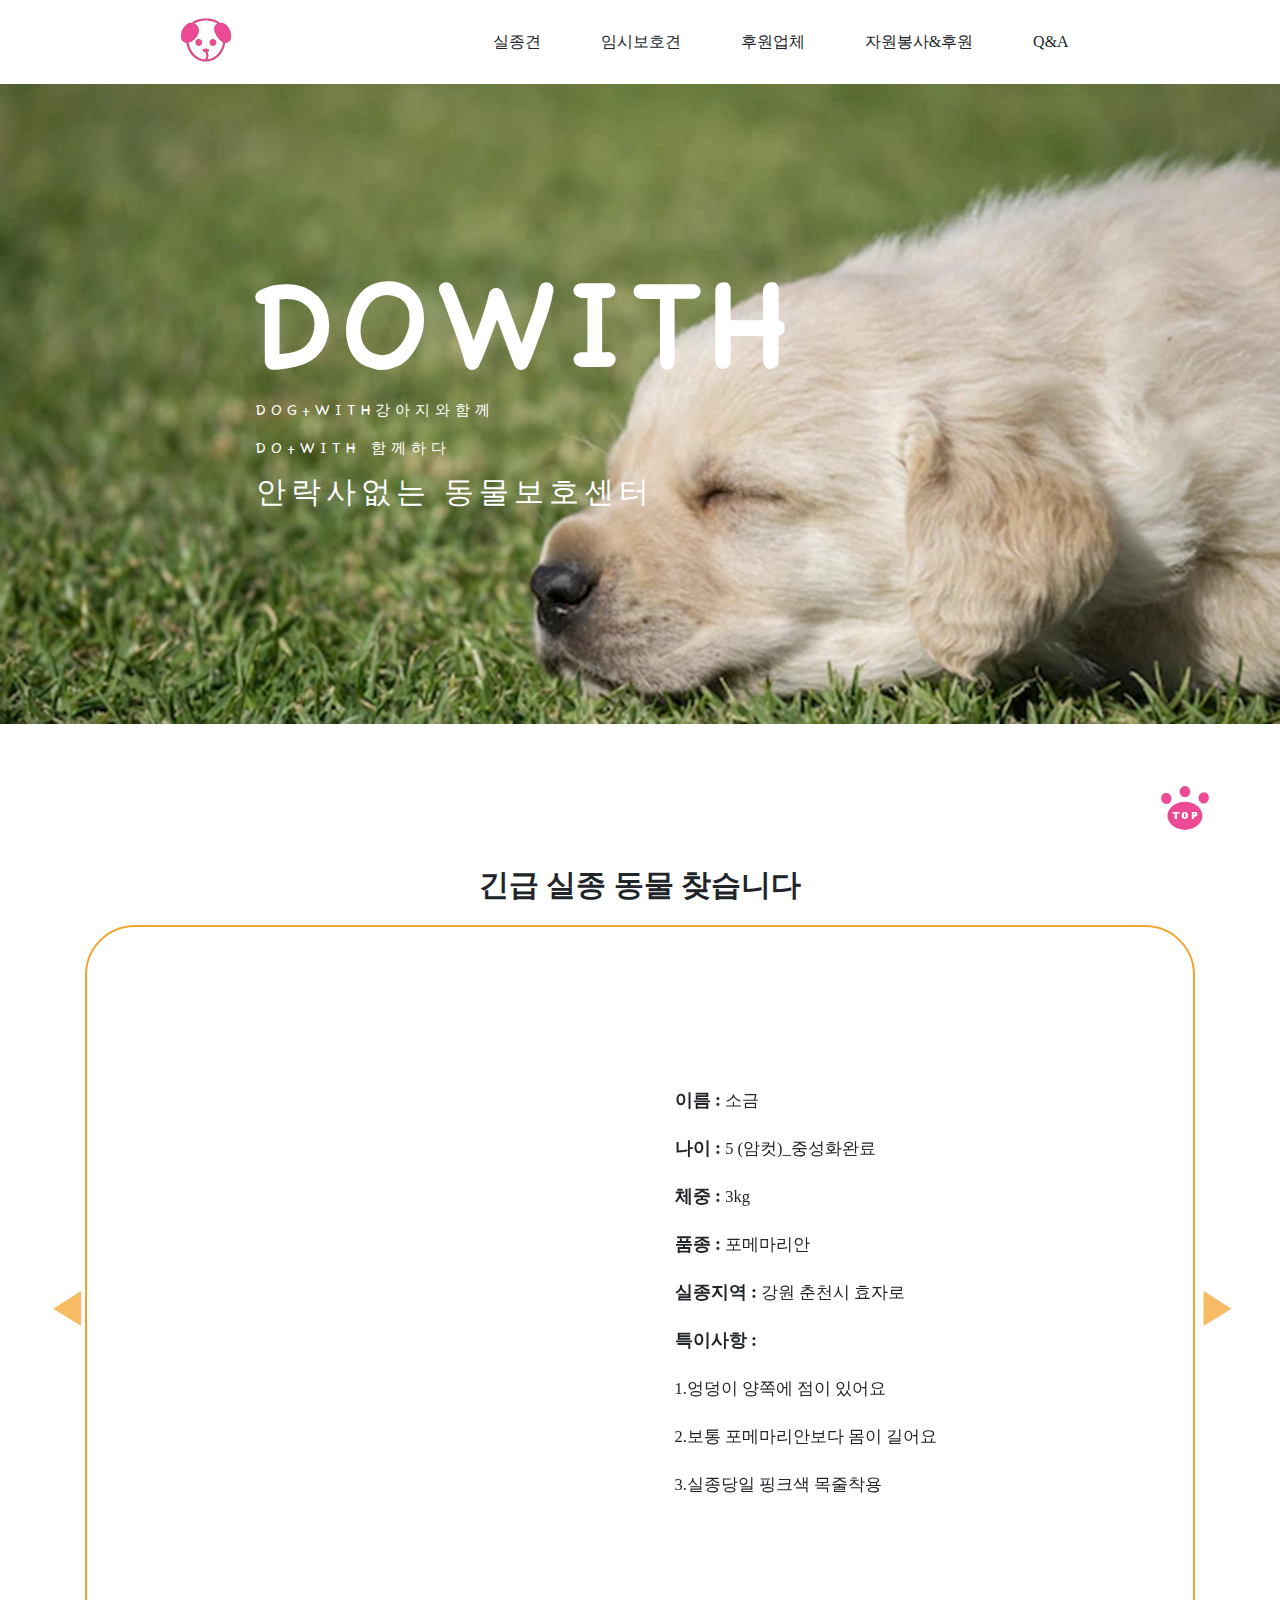
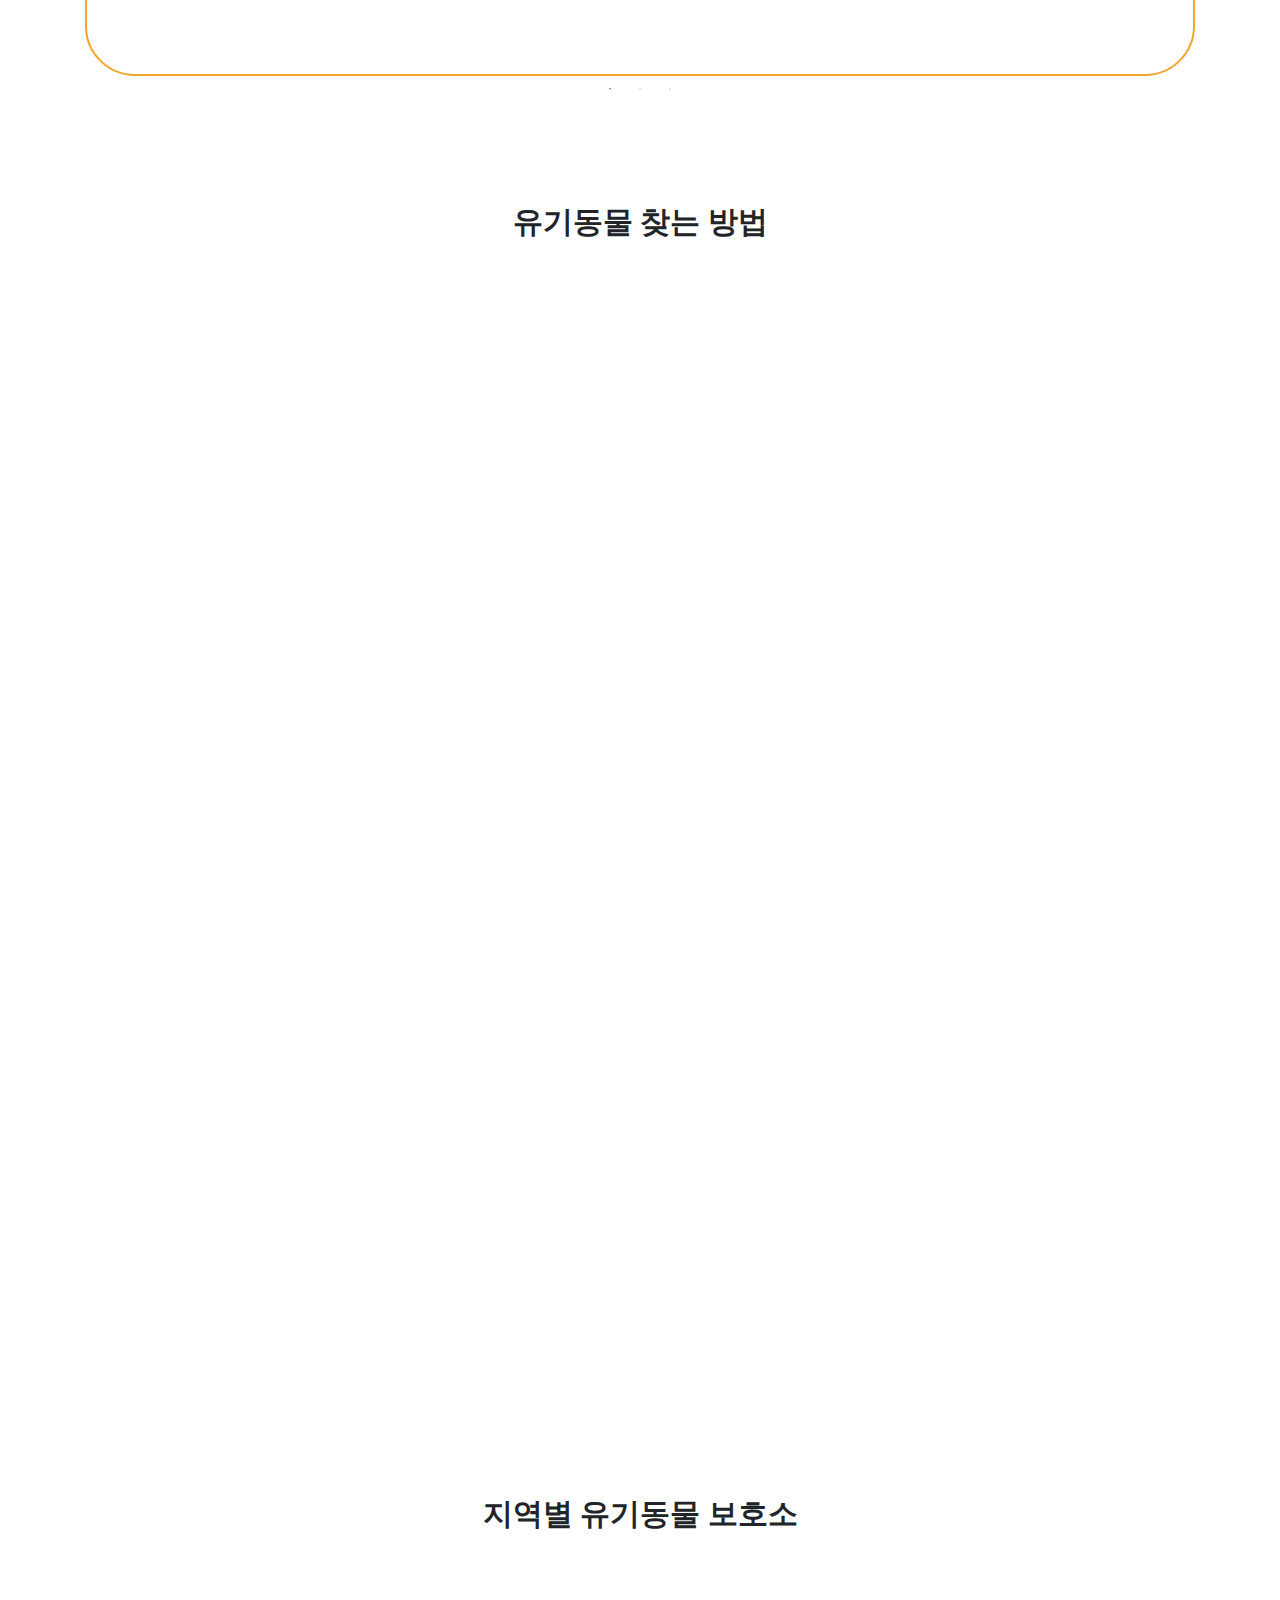
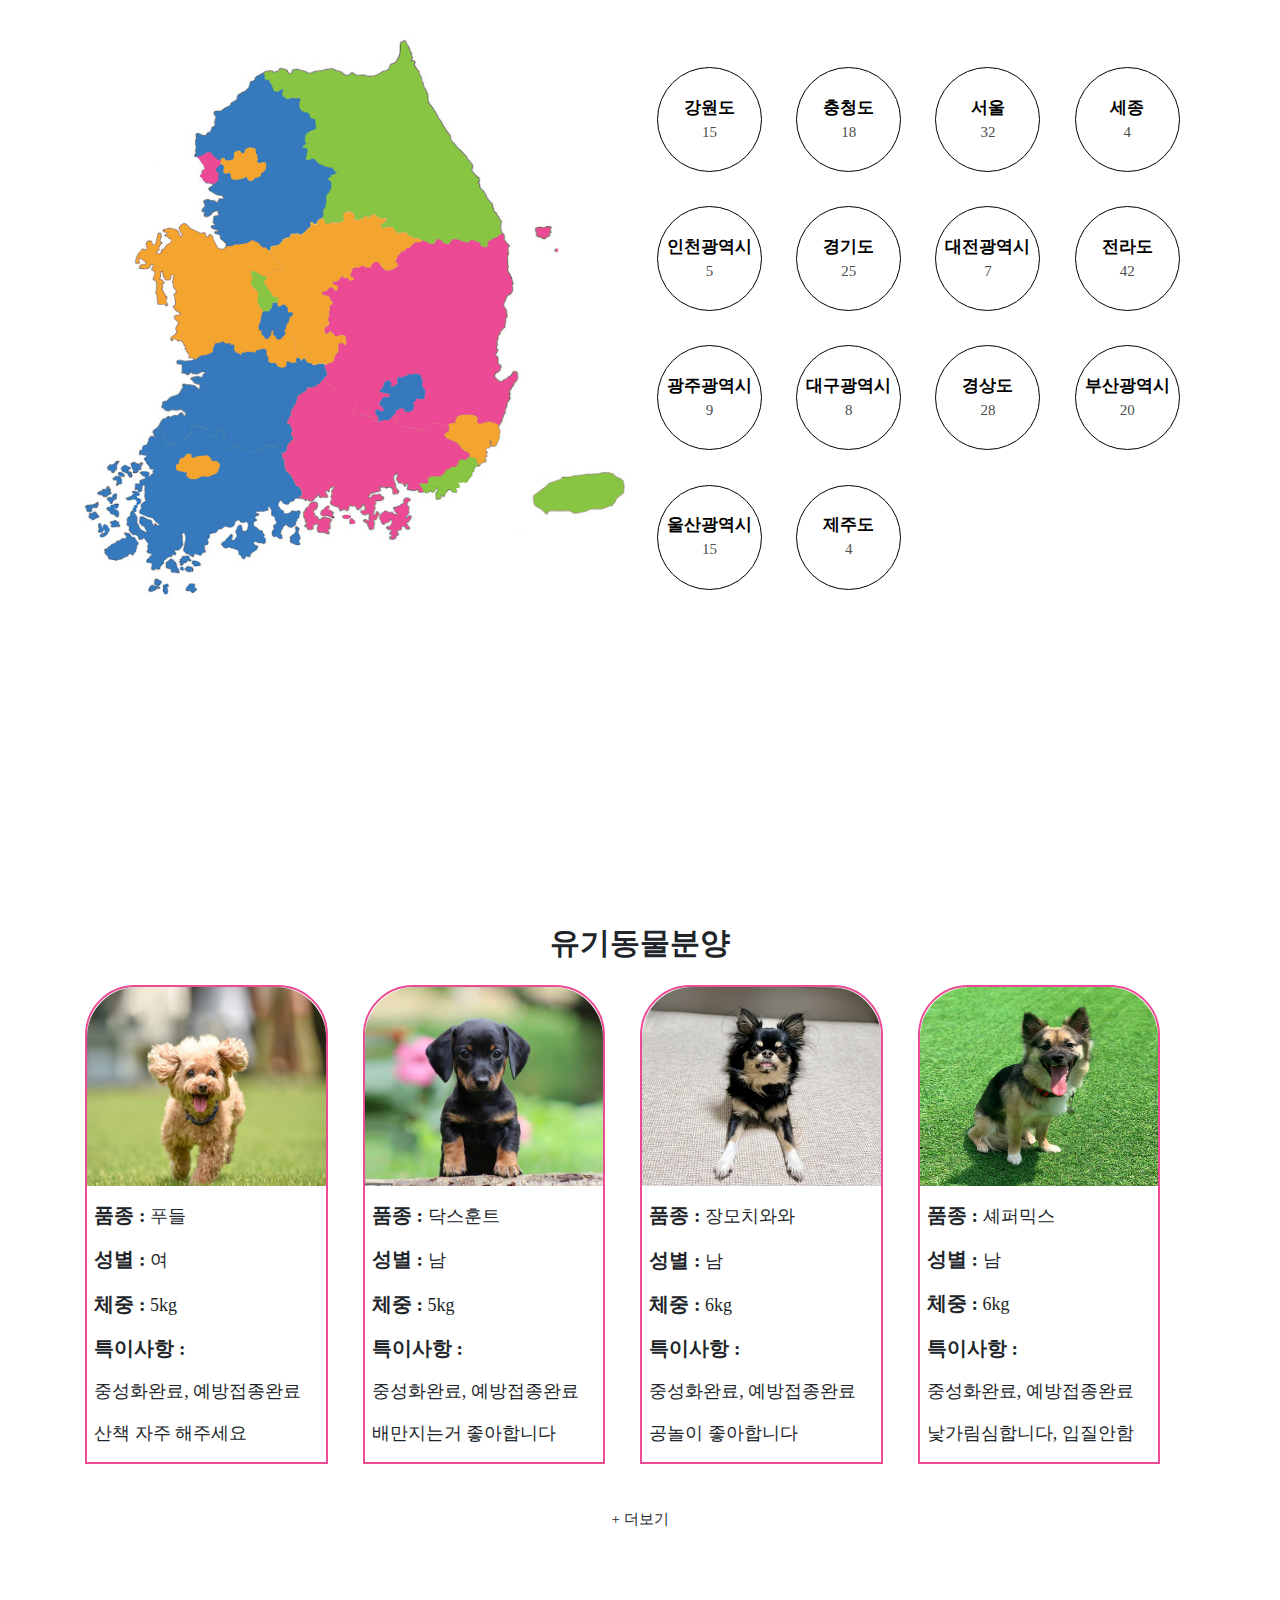
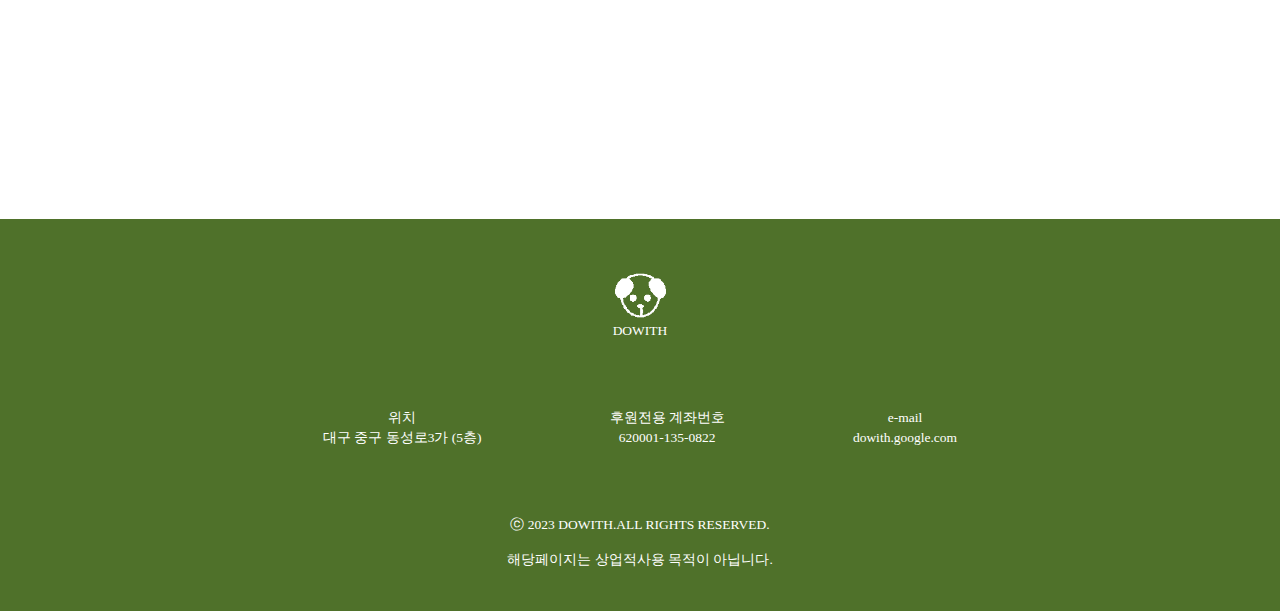
==== commit ff820dbb: "Add files via upload" ====
--- a/index.html
+++ b/index.html
@@ -6,19 +6,25 @@
     <meta http-equiv="X-UA-Compatible" content="IE=edge">
     <meta name="viewport" content="width=device-width, initial-scale=1.0">
     <title>WEBP</title>
+    <link rel="stylesheet" href="./css/colorbox.css" type="text/css">
+    <link rel="stylesheet" href="./css/aos.css" type="text/css">
     <link rel="stylesheet" href="./css/bootstrap.min.css" type="text/css">
     <link rel="stylesheet" href="./css/slick.css" type="text/css">
     <link rel="stylesheet" href="./css/slick-theme.css" type="text/css">
     <link rel="stylesheet" href="./css/index.css" type="text/css">
     <script src="./script/jquery-3.7.1.min.js"></script>
     <script src="./script/bootstrap.min.js"></script>
+    <script src="./js/aos.js"></script>
     <script src="./js/slick.min.js"></script>
+    <script src="./js/jquery.colorbox.js"></script>
     <script src="./js/index.js"></script>
 </head>
 
 <body>
     <header>
-        <h1><a href="#"><figure><img src="./images/logo1.jpg" alt="logo"></figure><span>DOWITH</span></a></h1>
+        <h1><a href="#">
+                <figure><img src="./images/logo1.jpg" alt="logo"></figure><span>DOWITH</span>
+            </a></h1>
         <ul>
             <li><a href="#">실종견</a></li>
             <li><a href="#">임시보호견</a></li>
@@ -32,20 +38,21 @@
     <main>
         <figure><img src="./images/main.webp" alt="main"></figure>
         <div class="text">
-            <h2><span>DOWITH</span></h2>
+            <h2 data-aos="fade-left" data-aos-anchor="#example-anchor" data-aos-offset="500" data-aos-duration="2000">
+                <span>DOWITH</span></h2>
             <p>DOG+WITH강아지와함께</p>
             <p>DO+WITH 함께하다</p>
             <h3>안락사없는 동물보호센터</h3>
         </div>
     </main>
 
-    <section class="s1">
+    <section class="container s1">
         <h2>긴급 실종 동물 찾습니다</h2>
 
         <div class="slide">
             <div class="slide_box">
                 <div class="item">
-                    <figure><img src="./images/S1.jpg" alt="S1"></figure>
+                    <figure data-aos="flip-up"><img src="./images/S1.jpg" alt="S1"></figure>
                     <div class="text">
                         <p><span>이름 :</span> 소금</p>
                         <p><span>나이 :</span> 5 (암컷)_중성화완료</p>
@@ -102,7 +109,7 @@
         <div class="container">
             <div class="row">
 
-                <div class="r1">
+                <div class="r1" data-aos="zoom-in">
                     <div class="col-12">
                         <figure><img src="./images/S3-2.jpg" alt="S3"></figure>
                         <div class="text">
@@ -114,7 +121,7 @@
 
                 </div>
 
-                <div class="r2">
+                <div class="r2" data-aos="zoom-in">
                     <div class="col-12">
                         <figure><img src="./images/3.jpg" alt="S3-1"></figure>
                         <div class="text">
@@ -125,7 +132,7 @@
                     </div>
                 </div>
 
-                <div class="r3">
+                <div class="r3" data-aos="zoom-in">
                     <div class="col-12">
                         <figure><img src="./images/S3-1.jpg" alt="S3-2"></figure>
                         <div class="text">
@@ -156,59 +163,59 @@
 
                 <div class="col-md-6 allbox">
 
-                    <div class="box"><a href="#">
+                    <div class="box green"><a href="#">
                             <span>강원도</span>15
                         </a></div>
 
-                    <div class="box"><a href="#">
+                    <div class="box orange"><a href="#">
                             <span>충청도</span>18
                         </a></div>
 
-                    <div class="box"><a href="#">
+                    <div class="box orange"><a href="#">
                             <span>서울</span>32
                         </a></div>
 
-                    <div class="box"><a href="#">
+                    <div class="box green"><a href="#">
                             <span>세종</span>4
                         </a></div>
 
-                    <div class="box"><a href="#">
+                    <div class="box pink"><a href="#">
                             <span>인천광역시</span>5
                         </a></div>
 
-                    <div class="box"><a href="#">
+                    <div class="box blue"><a href="#">
                             <span>경기도</span>25
                         </a></div>
 
-                    <div class="box"><a href="#">
+                    <div class="box blue"><a href="#">
                             <span>대전광역시</span>7
                         </a></div>
 
-                    <div class="box"><a href="#">
+                    <div class="box blue"><a href="#">
                             <span>전라도</span>42
                         </a></div>
 
-                    <div class="box"><a href="#">
+                    <div class="box orange"><a href="#">
                             <span>광주광역시</span>9
                         </a></div>
 
-                    <div class="box"><a href="#">
+                    <div class="box blue"><a href="#">
                             <span>대구광역시</span>8
                         </a></div>
 
-                    <div class="box"><a href="#">
+                    <div class="box pink"><a href="#">
                             <span>경상도</span>28
                         </a></div>
 
-                    <div class="box"><a href="#">
+                    <div class="box green"><a href="#">
                             <span>부산광역시</span>20
                         </a></div>
 
-                    <div class="box"><a href="#">
+                    <div class="box orange"><a href="#">
                             <span>울산광역시</span>15
                         </a></div>
 
-                    <div class="box"><a href="#">
+                    <div class="box green"><a href="#">
                             <span>제주도</span>4
                         </a></div>
                 </div>
@@ -229,51 +236,59 @@
 
             <div class="row">
 
-                <div class="col-12 col-sm-6 col-md-3">
-                    <figure><img src="./images/S4-1.jpg" alt="S4-1"></figure>
-                    <div class="text">
-                        <p><span>품종 :</span> 푸들</p>
-                        <p><span>성별 :</span> 여</p>
-                        <p><span>체중 :</span> 5kg</p>
-                        <p><span>특이사항 :</span></p>
-                        <p>중성화완료, 예방접종완료</p>
-                        <p>산책 자주 해주세요</p>
-                    </div>
-                </div>
-
-                <div class="col-12 col-sm-6 col-md-3">
-                    <figure><img src="./images/S4-2.jpg" alt="S4-2"></figure>
-                    <div class="text">
-                        <p><span>품종 :</span> 닥스훈트</p>
-                        <p><span>성별 :</span> 남</p>
-                        <p><span>체중 :</span> 5kg</p>
-                        <p><span>특이사항 :</span></p>
-                        <p>중성화완료, 예방접종완료</p>
-                        <p>배만지는거 좋아합니다</p>
-                    </div>
-                </div>
-
-                <div class="col-12 col-sm-6 col-md-3">
-                    <figure><img src="./images/S4-3.jpg" alt="S4-3"></figure>
-                    <div class="text">
-                        <p><span>품종 :</span> 장모치와와</p>
-                        <p><span>성별 :</span> 남</p>
-                        <p><span>체중 :</span> 6kg</p>
-                        <p><span>특이사항 :</span></p>
-                        <p>중성화완료, 예방접종완료</p>
-                        <p>공놀이 좋아합니다</p>
-                    </div>
-                </div>
-
-                <div class="col-12 col-sm-6 col-md-3">
-                    <figure><img src="./images/S4-4.jpg" alt="S4-4"></figure>
-                    <div class="text">
-                        <p><span>품종 :</span> 셰퍼믹스</p>
-                        <p><span>성별 :</span> 남</p>
-                        <p><span>체중 :</span> 6kg</p>
-                        <p><span>특이사항 :</span></p>
-                        <p>중성화완료, 예방접종완료</p>
-                        <p>낯가림심합니다, 입질안함</p>
+                <div class="col-12 col-sm-6 col-lg-3">
+                    <div class="card">
+                        <figure><img src="./images/S4-1.jpg" alt="S4-1" class="card_img"></figure>
+                        <div class="text">
+                            <p><span>품종 :</span> 푸들</p>
+                            <p><span>성별 :</span> 여</p>
+                            <p><span>체중 :</span> 5kg</p>
+                            <p><span>특이사항 :</span></p>
+                            <p>중성화완료, 예방접종완료</p>
+                            <p>산책 자주 해주세요</p>
+                        </div>
+                    </div>
+                </div>
+
+                <div class="col-12 col-sm-6 col-lg-3">
+                    <div class="card">
+                        <figure><img src="./images/S4-2.jpg" alt="S4-2" class="card_img"></figure>
+                        <div class="text">
+                            <p><span>품종 :</span> 닥스훈트</p>
+                            <p><span>성별 :</span> 남</p>
+                            <p><span>체중 :</span> 5kg</p>
+                            <p><span>특이사항 :</span></p>
+                            <p>중성화완료, 예방접종완료</p>
+                            <p>배만지는거 좋아합니다</p>
+                        </div>
+                    </div>
+                </div>
+
+                <div class="col-12 col-sm-6 col-lg-3">
+                    <div class="card">
+                        <figure><img src="./images/S4-3.jpg" alt="S4-3" class="card_img"></figure>
+                        <div class="text">
+                            <p><span>품종 :</span> 장모치와와</p>
+                            <p><span>성별 :</span> 남</p>
+                            <p><span>체중 :</span> 6kg</p>
+                            <p><span>특이사항 :</span></p>
+                            <p>중성화완료, 예방접종완료</p>
+                            <p>공놀이 좋아합니다</p>
+                        </div>
+                    </div>
+                </div>
+
+                <div class="col-12 col-sm-6 col-lg-3">
+                    <div class="card">
+                        <figure><img src="./images/S4-4.jpg" alt="S4-4" class="card_img"></figure>
+                        <div class="text">
+                            <p><span>품종 :</span> 셰퍼믹스</p>
+                            <p><span>성별 :</span> 남</p>
+                            <p><span>체중 :</span> 6kg</p>
+                            <p><span>특이사항 :</span></p>
+                            <p>중성화완료, 예방접종완료</p>
+                            <p>낯가림심합니다, 입질안함</p>
+                        </div>
                     </div>
                 </div>
             </div>
@@ -287,8 +302,8 @@
 
 
     <div class="topbtn"><button type="button" class="btn">
-        <figure><img src="./images/btn.png"></figure>
-    </button></div>
+            <figure><img src="./images/btn.png"></figure>
+        </button></div>
 
     <footer>
         <div class="f1">
--- a/css/colorbox.css
+++ b/css/colorbox.css
@@ -0,0 +1,70 @@
+/*
+    Colorbox Core Style:
+    The following CSS is consistent between example themes and should not be altered.
+*/
+#colorbox, #cboxOverlay, #cboxWrapper{position:absolute; top:0; left:0; z-index:9999; overflow:hidden; -webkit-transform: translate3d(0,0,0);}
+#cboxWrapper {max-width:none;}
+#cboxOverlay{position:fixed; width:100%; height:100%;}
+#cboxMiddleLeft, #cboxBottomLeft{clear:left;}
+#cboxContent{position:relative;}
+#cboxLoadedContent{overflow:auto; -webkit-overflow-scrolling: touch;}
+#cboxTitle{margin:0;}
+#cboxLoadingOverlay, #cboxLoadingGraphic{position:absolute; top:0; left:0; width:100%; height:100%;}
+#cboxPrevious, #cboxNext, #cboxClose, #cboxSlideshow{cursor:pointer;}
+.cboxPhoto{float:left; margin:auto; border:0; display:block; max-width:none; -ms-interpolation-mode:bicubic;}
+.cboxIframe{width:100%; height:100%; display:block; border:0; padding:0; margin:0;}
+#colorbox, #cboxContent, #cboxLoadedContent{box-sizing:content-box; -moz-box-sizing:content-box; -webkit-box-sizing:content-box;}
+
+/* 
+    User Style:
+    Change the following styles to modify the appearance of Colorbox.  They are
+    ordered & tabbed in a way that represents the nesting of the generated HTML.
+*/
+#cboxOverlay{background:url(images/overlay.png) repeat 0 0; opacity: 0.9; filter: alpha(opacity = 90);}
+#colorbox{outline:0;}
+    #cboxTopLeft{width:21px; height:21px; background:url(images/controls.png) no-repeat -101px 0;}
+    #cboxTopRight{width:21px; height:21px; background:url(images/controls.png) no-repeat -130px 0;}
+    #cboxBottomLeft{width:21px; height:21px; background:url(images/controls.png) no-repeat -101px -29px;}
+    #cboxBottomRight{width:21px; height:21px; background:url(images/controls.png) no-repeat -130px -29px;}
+    #cboxMiddleLeft{width:21px; background:url(images/controls.png) left top repeat-y;}
+    #cboxMiddleRight{width:21px; background:url(images/controls.png) right top repeat-y;}
+    #cboxTopCenter{height:21px; background:url(images/border.png) 0 0 repeat-x;}
+    #cboxBottomCenter{height:21px; background:url(images/border.png) 0 -29px repeat-x;}
+    #cboxContent{background:#fff; overflow:hidden;}
+        .cboxIframe{background:#fff;}
+        #cboxError{padding:50px; border:1px solid #ccc;}
+        #cboxLoadedContent{margin-bottom:28px;}
+        #cboxTitle{position:absolute; bottom:4px; left:0; text-align:center; width:100%; color:#949494;}
+        #cboxCurrent{position:absolute; bottom:4px; left:58px; color:#949494;}
+        #cboxLoadingOverlay{background:url(images/loading_background.png) no-repeat center center;}
+        #cboxLoadingGraphic{background:url(images/loading.gif) no-repeat center center;}
+
+        /* these elements are buttons, and may need to have additional styles reset to avoid unwanted base styles */
+        #cboxPrevious, #cboxNext, #cboxSlideshow, #cboxClose {border:0; padding:0; margin:0; overflow:visible; width:auto; background:none; }
+        
+        /* avoid outlines on :active (mouseclick), but preserve outlines on :focus (tabbed navigating) */
+        #cboxPrevious:active, #cboxNext:active, #cboxSlideshow:active, #cboxClose:active {outline:0;}
+
+        #cboxSlideshow{position:absolute; bottom:4px; right:30px; color:#0092ef;}
+        #cboxPrevious{position:absolute; bottom:0; left:0; background:url(images/controls.png) no-repeat -75px 0; width:25px; height:25px; text-indent:-9999px;}
+        #cboxPrevious:hover{background-position:-75px -25px;}
+        #cboxNext{position:absolute; bottom:0; left:27px; background:url(images/controls.png) no-repeat -50px 0; width:25px; height:25px; text-indent:-9999px;}
+        #cboxNext:hover{background-position:-50px -25px;}
+        #cboxClose{position:absolute; bottom:0; right:0; background:url(images/controls.png) no-repeat -25px 0; width:25px; height:25px; text-indent:-9999px;}
+        #cboxClose:hover{background-position:-25px -25px;}
+
+/*
+  The following fixes a problem where IE7 and IE8 replace a PNG's alpha transparency with a black fill
+  when an alpha filter (opacity change) is set on the element or ancestor element.  This style is not applied to or needed in IE9.
+  See: http://jacklmoore.com/notes/ie-transparency-problems/
+*/
+.cboxIE #cboxTopLeft,
+.cboxIE #cboxTopCenter,
+.cboxIE #cboxTopRight,
+.cboxIE #cboxBottomLeft,
+.cboxIE #cboxBottomCenter,
+.cboxIE #cboxBottomRight,
+.cboxIE #cboxMiddleLeft,
+.cboxIE #cboxMiddleRight {
+    filter: progid:DXImageTransform.Microsoft.gradient(startColorstr=#00FFFFFF,endColorstr=#00FFFFFF);
+}--- a/css/index.css
+++ b/css/index.css
@@ -2,6 +2,11 @@
     padding: 0;
     margin: 0;
     box-sizing: border-box;
+}
+
+@font-face {
+    font-family: Chalkboard SE;
+    src: url(../font/ChalkboardSE.ttc);
 }
 
 body {
@@ -49,21 +54,21 @@
 
 header {
     width: 100%;
-    height: 10%;
     display: flex;
     flex-direction: row;
     justify-content: space-evenly;
-    font-family: none;
-}
-
-header h1 {
     margin: auto 0;
-    width: 60px;
-    overflow: hidden;
+}
+
+header h1 figure{
+    width: 50%;
+    margin: 0;
+    margin-top: 15%;
 }
 
 
 header ul {
+    font-size: 16px;
     float: left;
     margin: auto 0;
 }
@@ -85,6 +90,7 @@
     overflow: hidden;
     position: relative;
     margin-bottom: 10%;
+    z-index: 9999;
 }
 
 main .text {
@@ -100,12 +106,14 @@
     letter-spacing: 10px;
     /* font-family: CHEESE PIZZA; */
     font-family: Chalkboard SE;
-}
+
+}
+
 
 main .text p {
     letter-spacing: 5px;
-    font-family: CHEESE PIZZA;
-    /* font-family: Chalkboard SE; */
+    /* font-family: CHEESE PIZZA; */
+    font-family: Chalkboard SE;
 }
 
 main .text h3 {
@@ -114,658 +122,695 @@
     letter-spacing: 5px;
 }
 
-.s1 h2 {
-    margin-bottom: 5%;
+/* //main */
+
+
+.s1{
+    margin: auto;
+    margin-bottom: 10%;
+}
+.s1 h2{
     font-size: 2rem;
+    margin: 5% auto 2% auto;
+    font-weight: 700;
+}
+.s1 .slide{
+    width: 100%;
+    border: 2px solid #F3A530;
+    border-radius: 50px;
+    margin: auto;
+}
+.s1 .slide .slide_box .item {
+    width: 100%;
+
+    display: flex;
+    flex-direction: row;
+    flex-wrap: nowrap;
+    align-items: center;
+    /* margin: auto; */
+    justify-content: space-between;
+    /* overflow: hidden; */
+    /* text-align: center; */
+
+    /* padding: 1% 0; */
+}
+.s1 .slide .slide_box .item figure img{
+    overflow: hidden;
+    border-radius: 100%;
+}
+.s1 .slide .slide_box .item figure {
+    background-color: #F3A530;
+    border-radius: 10%;
+    margin: 3%;
+    padding: 2%;
+    width: 50%;
+}
+.s1 .slide .slide_box .item .text{
+    font-size: 1.1rem;
+    line-height: 200%;
+    width: 50%;
+    /* margin-right: 2%; */
+}
+.slide .slide_box .item .text span{
+    font-weight: 700;
+    font-size: 1.2rem;
+}
+
+
+
+
+
+/* //.s1 */
+
+
+
+.s2 {
+    width: 80%;
+    margin: auto;
+    margin-bottom: 10%;
+}
+
+.s2 figure {
+    width: 50%;
+}
+
+.s2 .text {
+    width: 80%;
 }
 
 .s2 h2 {
-    margin-bottom: 7%;
     font-size: 2rem;
-}
-
-.s3 h2 {
-    margin-bottom: 5%;
-    font-size: 2rem;
-}
-
-.s4 h2 {
-    margin-bottom: 5%;
-    font-size: 2rem;
-}
-
-.slide {
-    width: 60%;
-    height: 70%;
+    margin: 5% auto 2% auto;
+    font-weight: 700;
+}
+
+.s2 .text {
+    height: fit-content;
+    margin: 3% auto;
+}
+
+.s2 .text p {
     margin: auto;
-    border-radius: 20px;
-    position: relative;
-    border: 2px solid #F3A530;
-    border-radius: 40px;
-    margin-bottom: 13%;
-}
-
-.w-100 {
-    width: 50%;
-    height: 80%;
-    border-radius: 50%;
-    position: absolute;
-    margin-top: 5%;
-    padding: 0 10%;
-}
-
-.carousel-inner .carousel-item {
-    width: 50%;
-    height: 40rem;
-    background-color: #F3A530;
-    margin: 5% 5%;
-    border-radius: 40px;
-}
-
-.carousel-inner .carousel-caption {
-    position: absolute;
-    width: 75%;
-    top: 3%;
-    left: 110%;
-    color: #000;
-    line-height: 300%;
-    text-align: left;
-    font-size: 16px;
-}
-
-.s1 span {
-    display: block;
-}
-
-.s2 {
-    margin: auto;
-    width: 90%;
-    overflow: hidden;
-    margin-bottom: 10%;
-}
-
-.s2 .mr-3 {
-    width: 25%;
-    height: 15%;
-}
-
-
-.s2 .media-body .mb1 {
-    width: 300px;
-    height: 40px;
-    line-height: 40px;
-    text-align: center;
-    border-radius: 100px;
+    font-size: 1.2rem;
+}
+
+.s2 .r1 .text h5 {
+    width: fit-content;
+    font-size: 1.5rem;
     color: #fff;
     background-color: #367ABD;
-    margin-bottom: 3%;
-    box-shadow: #24517d 5px 5px 5px;
-}
-
-.s2 .media-body .mb2 {
-    width: 300px;
-    height: 40px;
-    line-height: 40px;
-    text-align: center;
-    border-radius: 100px;
+    border-radius: 50px;
+    padding: 1% 2%;
+    box-shadow: #3c6c9b 5px 5px 5px;
+    margin-bottom: 8%;
+}
+
+.s2 .r2 .text h5 {
+    width: fit-content;
+    font-size: 1.5rem;
     color: #fff;
     background-color: #F3A530;
-    margin-bottom: 3%;
     box-shadow: #a26e20 5px 5px 5px;
-}
-
-.s2 .media-body .mb3 {
-    width: 300px;
-    height: 40px;
-    line-height: 40px;
-    text-align: center;
-    border-radius: 100px;
+    border-radius: 50px;
+    padding: 1% 2%;
+    margin-bottom: 8%;
+}
+
+.s2 .r3 .text h5 {
+    width: fit-content;
+    font-size: 1.5rem;
     color: #fff;
     background-color: #88C543;
-    margin-bottom: 3%;
     box-shadow: #4e7126 5px 5px 5px;
-}
+    border-radius: 50px;
+    padding: 1% 2%;
+    margin-bottom: 8%;
+}
+
+.s2 [class*="col"] {
+    display: flex;
+    flex-direction: row;
+    justify-content: space-around;
+    width: 100%;
+    gap: 2%;
+    margin: 3% 0;
+    border: 1px solid #c1c1c1;
+    padding: 1% 2%;
+    border-radius: 10px;
+}
+
+
+/* //.s2 */
+
+
+
 
 .s3 {
     width: 100%;
+    margin-bottom: 10%;
+}
+
+.s3 h2 {
+    font-size: 2rem;
+    margin: 5% auto 2% auto;
+    font-weight: 700;
+}
+
+.s3 figure {
+    width: 100%;
+    margin: auto;
+    margin-top: 5%;
+}
+
+.s3 [class*="col"] {
+    display: flex;
+    flex-direction: row;
+    padding: 0;
+    width: 100%;
     overflow: hidden;
-    margin: auto;
-    margin-bottom: 10%;
-}
-
-.s3all {
-    margin: auto;
-    width: 1400px;
-    display: flex;
-    justify-content: space-around;
-}
-
-.s3 span {
-    display: block;
-}
-
-.s3 figure {
-    width: 50%;
-}
-
+}
 
 
 .s3 .allbox {
-    width: 500px;
-    overflow: hidden;
     display: flex;
     flex-direction: row;
     flex-wrap: wrap;
+    width: 100%;
+    overflow: visible;
     margin: auto;
-    margin-top: 20px;
 }
 
 .s3 .box {
-    width: 110px;
-    height: 110px;
+    width: 105px;
+    height: 105px;
     border: 1px solid #000;
     border-radius: 100%;
+    color: #4e4e4e;
+    margin: 3%;
     text-align: center;
-    padding-top: 30px;
-    margin: 12px;
-}
+    display: flex;
+    justify-content: center;
+    align-items: center;
+}
+
+.s3 .box span {
+    font-weight: 700;
+    color: #000;
+    font-size: 1.1rem;
+    display: block;
+}
+
+/* //.s3 */
 
 
 .s4 {
     width: 100%;
-    overflow: hidden;
-    margin: auto;
     margin-bottom: 10%;
-}
-
-.s4 .allcard {
-    width: 1500px;
-    margin: auto;
-    overflow: hidden;
+    padding: 3%;
+}
+
+.s4 h2 {
+    font-size: 2rem;
+    margin: 5% auto 2% auto;
+    font-weight: 700;
+}
+
+.s4 .row {
+    width: 100%;
     display: flex;
     flex-direction: row;
-}
-
-.s4 span {
-    display: block;
-    line-height: 30px;
-}
-
-.s4 .add {
-    display: flex;
+    flex-wrap: wrap;
     justify-content: center;
-    margin-top: 30px;
-}
-
-.s4 .card {
-    width: 500px;
+    /* gap: 1%; */
+    /* margin: auto; */
+}
+.s4 .card .card_img {
+    width: 100%;
+    /* margin: auto; */
+    border-radius: 50px 50px 0 0;
+
+}
+.s4 .card{
+    width: 98%;
+    border: 2px solid #EC4A95;
+    border-radius: 50px 50px 0 0;
+    margin-bottom: 3%;
+}
+.s4 .card .text{padding-left: 3%;}
+
+/* .s4 [class*="col"] {
+    display: flex;
+    flex-direction: column;
+    width: 100%;
     overflow: hidden;
     border: 2px solid #EC4A95;
     border-radius: 50px 50px 0 0;
-    margin: 0 20px;
-}
-.s4 .card-text{
-    padding: 5px;}
-
-.s4 .card-body {
-    padding: 5px;
-}
-
-.s4 .card:last-of-type {
-    margin-right: 0;
-}
-
-.s4 .card .card-img-top {
-    width: 100%;
-    height: 300px;
-    border-radius: 50px 50px 0 0;
-}
-
-
-
-.btn {
-    background-image: url(../images/btn.png);
-    width: 80px;
-    height: 80px;
+    padding: 0;
+    margin: 0 2%;
+    background-color: #4e4e4e;
+} */
+
+.s4 .text {
+    font-size: 1.2rem;
+    /* padding: 4%; */
+    /* padding-bottom: 2%; */
+}
+
+.s4 .text span {
+    font-weight: 700;
+    font-size: 1.3rem;
+}
+
+
+.s4 .add {
+    display: flex;
+    margin: 3% auto;
+    justify-content: center;
+}
+.s4 .add:hover{
+    width: fit-content;
+    padding: 0 1%;
+    border: 1px solid #EC4A95;
+    color: #EC4A95;
+    font-weight: 500;
+}
+
+
+
+/* //.s4 */
+
+
+.topbtn .btn figure{
+    width: 5%;
     float: right;
-    background-size: cover;
-    margin-right: 50px;
-    margin-bottom: 5%;
-    
-}
+    position: fixed;
+    bottom: 5%;
+    left: 90%;
+}
+
+
+/* topbtn */
 
 
 footer {
+    display: flex;
+    flex-direction: column;
+    justify-content: center;
+    align-items: center;
+    text-align: center;
+    margin: auto;
     width: 100%;
     overflow: hidden;
     background-color: #4F712A;
     color: #fff;
-    font-size: 1rem;
-    margin-top: 200px;
-}
-
-
-
-
-footer .f1 {
-    width: 50px;
-    height: 50px;
-    margin: 100px 150px;
-    text-align: center;
-}
-
-footer .f2 {
-    margin-left: 150px;
-    margin-bottom: 200px;
-}
-
-footer .f2 p {
-    float: left;
-    margin-right: 60px;
-}
-
-footer .copy {
-    float: right;
-    padding-bottom: 100px;
-    margin-right: 150px;
-}
-
-
+    font-size: 0.9rem;
+    margin-top: 5%;
+    z-index: 9999;
+}
+footer .f1{
+    width: 100%;
+    display: flex;
+    flex-direction: row;
+    margin-top: 4%;
+    justify-content: center;
+}
+footer .f1 figure img{
+    width: 60%;
+    margin: auto;
+}
+footer .f2{
+    display: flex;
+    flex-direction: row;
+    width: 100%;
+    margin: 4% auto;
+    justify-content: center;
+    gap: 10%;
+}
+footer .copy{
+    margin-bottom: 2%;
+}
+
+
+/* //footer */
 
 
 
 @media screen and (max-width:992px) {
+    main .text p{display: none;}
+    main .text h3{display: none;}
+    main .text h2{font-size: 6rem;}
+    main .text{
+        top: 32%;
+        left: 27%;
+    }
+
+    /* //main */
+
+    .s1 h2{
+        font-size: 1.5rem;
+        margin: auto;
+        margin-bottom: 5%;
+        font-weight: 700;
+    }
+    .s1 .slide .slide_box .item .text{
+        font-size: 0.9rem;
+        line-height: 110%;
+        width: 60%;
+        margin-right: 2%;
+    }
+    .slide .slide_box .item .text span{
+        font-weight: 500;
+        font-size: 1rem;
+    }
+    .s1 .slide .slide_box .item figure{
+        width: 65%;
+    }
+
+    /* //s1 */
+
+
+    .s2 {
+        width: 70%;
+    }
+    .s2 h2{
+        font-size: 1.5rem;
+        margin: auto;
+        margin-bottom: 5%;
+        font-weight: 700;
+    }
+    .s2 .text p {
+        margin: auto;
+        font-size: 0.9rem;
+    }
+    .s2 .r1 .text h5{font-size: 1rem;}
+    .s2 .r2 .text h5{font-size: 1rem;}
+    .s2 .r3 .text h5{font-size: 1rem;}
+    .s2 .r3 figure{margin: auto;}
+
+    .s3 h2{
+        font-size: 1.5rem;
+        margin: auto;
+        margin-bottom: 5%;
+        font-weight: 700;
+    }
+    .s3 .box {
+        width: 80px;
+        height: 80px;
+    }
+    .s3 .box span{font-size: 1rem;}
+
+
+    .s4 h2{
+        font-size: 1.5rem;
+        margin: auto;
+        margin-bottom: 5%;
+        font-weight: 700;
+    }
+     /* .s4 .row {
+        gap: 1%;
+        width: 90%;
+        margin: auto;
+        flex-wrap: wrap;
+    }
+    */
     
-    main .text h2 {
+    .s4 .text {
+        font-size: 0.9rem;
+        /* padding: 3%;
+        margin-top: 3%;
+        margin-bottom: 0;
+        line-height: 90%; */
+    }
+    
+    .s4 .text span {
+        font-weight: 700;
+        font-size: 1rem;
+    } 
+    
+    .s4 .add{font-size: 0.9rem;}
+
+
+    .topbtn .btn figure{
+        
+        left: 90%;
+    }
+
+    footer{
+        font-size: 0.8rem;
+        z-index: 9999;
+    }
+    footer .f1 figure img{width: 40%;}
+}
+
+
+@media screen and (max-width:768px){
+
+    header{
+        justify-content: space-between;
+        height: 5%;
+        margin: auto;
+    }
+    header h1 figure{
+        width: 40%;
+        margin-left: 20%;
+        margin-top: 10%;
+    }
+    header ul li{display: none;}
+    header ul figure{
+        display: block;
+        width: 20%;
+        margin-right: 10%;
+    }
+
+
+    main{margin-bottom: 15%;}
+    main .text h2{font-size: 4rem;}
+    main .text{
+        top: 35%;
+        left: 25%;
+    }
+
+    .s1{
+        margin-bottom: 15%;
+    }
+    .s1 h2{
+        font-size: 1.3rem;
+        margin: auto;
+        margin-bottom: 5%;
+        font-weight: 700;
+    }
+    .s1 .slide{
+        width: 80%;
+    }
+    .s1 .slide .slide_box .item .text{
+        font-size: 0.8rem;
+        line-height: 100%;
+        width: 50%;
+        margin-right: 2%;
+    }
+    .slide .slide_box .item .text span{
+        font-weight: 500;
+        font-size: 1rem;
+    }
+    .s1 .slide .slide_box .item figure{
+        width: 65%;
+    }
+
+
+    .s2 h2{
+        font-size: 1.3rem;
+        margin: auto;
+        margin-bottom: 5%;
+        font-weight: 700;
+    }
+    .s2{
+        width: 80%;
+        margin-bottom: 15%;
+    }
+    .s2 figure{display: none;}
+    .s2 .text{
+        width: 100%;
+    }
+
+    .s2 .r1 .text h5 {
+        margin-bottom: 5%;
+    }
+    .s2 .r2 .text h5 {
+        margin-bottom: 5%;
+    }
+    .s2 .r3 .text h5 {
+        margin-bottom: 5%;
+    }
+
+
+    .s3{
+        margin: auto;
+        margin-bottom: 15%;
+
+    }
+    .s3 h2{
+        font-size: 1.3rem;
+        margin: auto;
+        font-weight: 700;
+    }
+    .s3 .allbox {
         display: flex;
-        text-align: center;
-    }
-    
-    main .text p {
-        display: none;
-    }
-    
-    main .text h3 {
-        display: none;
-    }
-    
-    .slide {
-        height: 55vw;
-    }
-    
-    .w-100 {
-        height: 35vw;
-        margin-top: 15%;
-        padding: 0 5%;
-    }
-    
-    .carousel-inner .carousel-item {
-        height: 45vw;
-        margin-top: 5%;
-        
-    }
-    
-    .carousel-inner .carousel-caption {
-        
-        line-height: 210%;
-        font-size: 1.5vw;
-    }
-    
-    .s3all {
+        flex-direction: row;
+        justify-content: center;
+        flex-wrap: wrap;
+    }
+    .s3 figure{
         width: 100%;
-    }
-    
-    .s3 figure {
-        width: 480px;
-        height: 590px;
-        margin-left: 30px;
-        margin-top: 10%;
-    }
-    
+        margin: auto;
+    }
     .s3 .box {
         width: 90px;
         height: 90px;
-        padding-top: 15px;
-    }
+        margin: 2%;
+    }
+    .s3 .box span {
+        font-size: 1rem;
+    }
+
+
+    .s4{
+        width: 100%;
+        margin: auto;
+        margin-bottom: 15%;
+    }
+    .s4 h2{
+        font-size: 1.3rem;
+        margin: auto;
+        font-weight: 700;
+        margin-bottom: 5%;
+    }
+    /* .s4 .row{
+        flex-wrap: wrap;
+        flex-direction: row;
+        justify-content: space-evenly;
+    }
+    .s4 .row .col-sm-6{
+        margin-bottom: 8%;
+        width: 100%;
+    } */
+
+
+    footer {
+        font-size: 0.7rem;
+        
+    }
+    footer .f1 figure img{width: 35%;}
+
+
+
+}
+
+
+
+
+@media screen and (max-width:576px){
+
+    header h1 figure{
+        width: 30%;
+        margin-left: 30%;
+    }
+    header ul figure{
+        width: 13%;
+        margin-right: 20%;
+    }
+
+    main .text h2{font-size: 3rem;}
+    main .text{
+        top: 35%;
+        left: 25%;
+    }
+
     
-    .s4 .allcard {
-        width: 960px;
-    }
-    
-    .s4 .card {
-        width: 300px;
-        margin: 5px;
-    }
-    
-    .s4 .card .card-img-top {
-        height: 250px;
-    }
-    
-    
-    .btn {
-        width: 60px;
-        height: 60px;
-        margin-right: 5%;
-        margin-bottom: 3%;
-    }
-    
-    footer {
-        font-size: 11px;
-    }
-    
-}
-
-
-
-
-@media screen and (max-width:768px) {
-    
-    header h1 {
-        width: 50px;
-    }
-
-
-    main .text h2 {
-        font-size: 6rem;
-        margin-left: 5%;
-    }
-
-    .s1 h2 {
-        font-size: 1.5rem;
-    }
-
-    .s2 h2 {
-        font-size: 1.5rem;
-    }
-
-    .s3 h2 {
-        font-size: 1.5rem;
-    }
-
-    .s4 h2 {
-        font-size: 1.5rem;
-    }
-
-    .s2 .mr-3 {
-        display: none;
-    }
-
-    .s2 .media-body .mb1 {
-        width: 250px;
-        height: 35px;
-        line-height: 35px;
-    }
-
-    .s2 .media-body .mb2 {
-        width: 250px;
-        height: 35px;
-        line-height: 35px;
-    }
-
-    .s2 .media-body .mb3 {
-        width: 250px;
-        height: 35px;
-        line-height: 35px;
-    }
-
-    
-    .s3all{
+    main{margin-bottom: 10%;}
+    main .text h2{font-size: 2.8rem;}
+
+    .s1{
+        margin-bottom: 10%;
+    }
+    .s1 h2{
+        font-size: 1.2rem;
+        margin: auto;
+        margin-bottom: 5%;
+        font-weight: 700;
+    }
+    .s1 .slide{
+        width: 70%;
+    }
+    .slide .slide_box .item .text span{
+        font-weight: 500;
+        font-size: 0.9rem;
+    }
+
+    .s1 .slide .slide_box .item{
         flex-direction: column;
-    }
-    .s3 .allbox{
-        width: 90%;
+        width: fit-content;
         justify-content: center;
-        margin-top: -10%;
-    }
-    .s3all figure{margin-left: 10%;}
-    .s3 .box{
-        width: 100px;
-        height: 100px;
-        font-size: 1.2rem;
-        padding-top: 4%;
-    }
-
-  
-    .s4 .allcard{
-        width: 760px;
-        display: flex;
-        flex-direction: row;
-        flex-wrap: wrap;
-        margin: auto;
-        justify-content: space-evenly;
-    }
-    .s4 .card{
-        width: 300px;
-        margin-bottom: 30px;
-    }
-
-
-    .btn {
-        display: flex;
-        justify-items: center;
-    }
-
-
-    footer {
-        font-size: 11px;
-    }
-    footer .f1 img{
-        width: 20px;
-        margin: auto;
-    }
-    footer .f1 {
+    }
+    .s1 .slide .slide_box .item figure{
+        width: 60%;
+    }
+    .s1 .slide .slide_box .item .text{
+        width: 100%;
+        margin: auto;
+        margin-left: 10%;
+    }
+
+    /* .s4{margin-bottom: 10%;}
+    .s4 .row {
+        width: 70%;
+        margin: auto;}
+
+        .s4 .row .col-12{
+            margin-bottom: 8%;
+        } */
+
+
+        .topbtn .btn figure{
+            width: 7%;
+        }
+
+
+}
+
+
+
+@media screen and (max-width:450px){
+
+    main .text{
+        top: 30%;
+        left: 22%;
+    }
+    .s1 .slide .slide_box .item .text{
+        font-size: 0.8rem;
+        line-height: 100%;
         width: 80%;
-        margin: 50px;
-        float: left;
-    }
-    
-    footer .f2 {
-        width: 90%;
-        float: left;
-        margin: 0 50PX;
-    }
-    
-footer .copy {
-    width: 100%;
-    margin: auto;
-    margin-top: 20px;    
-     text-align: center;
-    padding: 0; 
-} 
-    
-}
-
-
-
-    
-    @media screen and (max-width:576px) {
-        
-        header ul li {
-            display: none;
-        }
-        
-        header ul figure {
-            width: 30px;
-            display: block;
-        }
-
-        header h1 a img {
-            width: 30px;
-        }
-
-        header {
-            width: 80%;
-            height: 45px;
-            margin: auto;
-            justify-content: space-between;
-        }
-
-        main .text h2 {
-            font-size: 4rem;
-        }
-
-
-        .s2 .media-body .mb1{
-            font-size: 1.1rem;
-        }
-        .s2 .media-body .mb2{
-            font-size: 1.1rem;
-        }
-        .s2 .media-body .mb3{
-            font-size: 1.1rem;
-        }
-
-
-        .s3all{
-            flex-direction: column;
-        }
-        .s3 .allbox{
-            width: 90%;
-            margin-top: -10%;
-        }
-        .s3all figure{margin-left: 10%;}
-        .s3 .box{
-            width: 90px;
-            height: 90px;
-            font-size: 1.1rem;
-            padding-top: 4%;
-            margin-left: 5%;
-            margin-bottom: 4%;
-        }
-        .s3{margin-bottom: 100px;}
-
-
-        .s4 .allcard{
-            width: 570px;
-            display: flex;
-            flex-direction: row;
-            flex-wrap: wrap;
-            justify-content: space-around;
-            margin: 0;
-        }
-        .s4 .card{
-            width: 260px;
-        }
-
-
-        footer{
-            display: flex;
-            flex-direction: column;
-            justify-content: center;
-            margin: auto;
-        }
-        footer .f1 img{
-            margin: auto;
-        }
-        footer .f1{
-            margin: 30px auto;
-        }
-        
-
-
-    }
-
-
-
-    @media screen and (max-width:450px) {
-        main .text h2{
-            font-size: 3rem;
-            margin-top: 5%;
-        }
-
-        .s1 h2{font-size: 1.2rem;}
-        .s2 h2{font-size: 1.2rem;}
-        .s3 h2{font-size: 1.2rem;}
-        .s4 h2{font-size: 1.2rem;}
-
-
-        .s2 h2{margin: 5% auto;}
-        .s2 .media-body .mb1 {
-            width: 250px;
-            height: 30px;
-            line-height: 30px;
-            margin-bottom: 3%;
-        }
-        .s2 .media-body .mb2 {
-            width: 250px;
-            height: 30px;
-            line-height: 30px;
-            margin-bottom: 3%;
-        }
-        .s2 .media-body .mb3 {
-            width: 250px;
-            height: 30px;
-            line-height: 30px;
-            margin-bottom: 3%;
-        }
-
-        
-        .s3all figure{
-            width: 100%;
-            margin: 0;
-        }
-        .s3 .allbox{
-            width: 100%;
-        }
-        .s3 .box{
-            width: 100px;
-            height: 100px;
-            font-size: 1.1rem;
-            padding-top: 5%;
-        }
-
-        .s4 .allcard{
-            width: 100%;
-            flex-direction: column;
-        }
-        .s4 .card{
-            width: 300px;
-            margin: 10px auto;
-        }
-        .s4 .card:last-of-type{margin: 10px auto;}
-
-        .btn{
-            width: 50px;
-            height: 50px;
-        }
-/* 
-        footer .f1{width: 15px;}
-        footer .f2{
-            width: 90%;
-            display: flex;
-            justify-content: space-around;
-            margin: auto;
-            margin-bottom: 10%;
-        }
-        footer .f2 p:last-of-type{margin-right: 0;} */
-
-
-    }
-
-
-
-    @media screen and (max-width:395px) {
-
-        main .text h2{margin-left: 0;}
-
-        .s3 .allbox{
-            width: 100%;
-            margin-top: -150px;
-        }
-        .s3 .box{
-            width: 90px;
-            height: 90px;
-            margin: 10px;
-        }
-
-        .s4{line-height: 5px;}
-        .s4 .card-body{padding-top: 5%;}
-        .s4 span:first-of-type{margin-top: 7px;}
-        .s4 .add{
-            width: 100%;
-            padding: 3px;
-        }
-
-    
-    }
-
+        margin-right: 2%;
+    }
+
+    .s3 figure{
+        width: 95%;
+        margin: auto;
+    }
+    /* .s4 .row{width: 80%;}
+    .s4 .row .col-12{
+        margin-bottom: 10%;
+    } */
+    .topbtn .btn figure{
+        width: 9%;
+        left: 90%;
+    }
+
+
+
+
+
+
+}
+
+
+
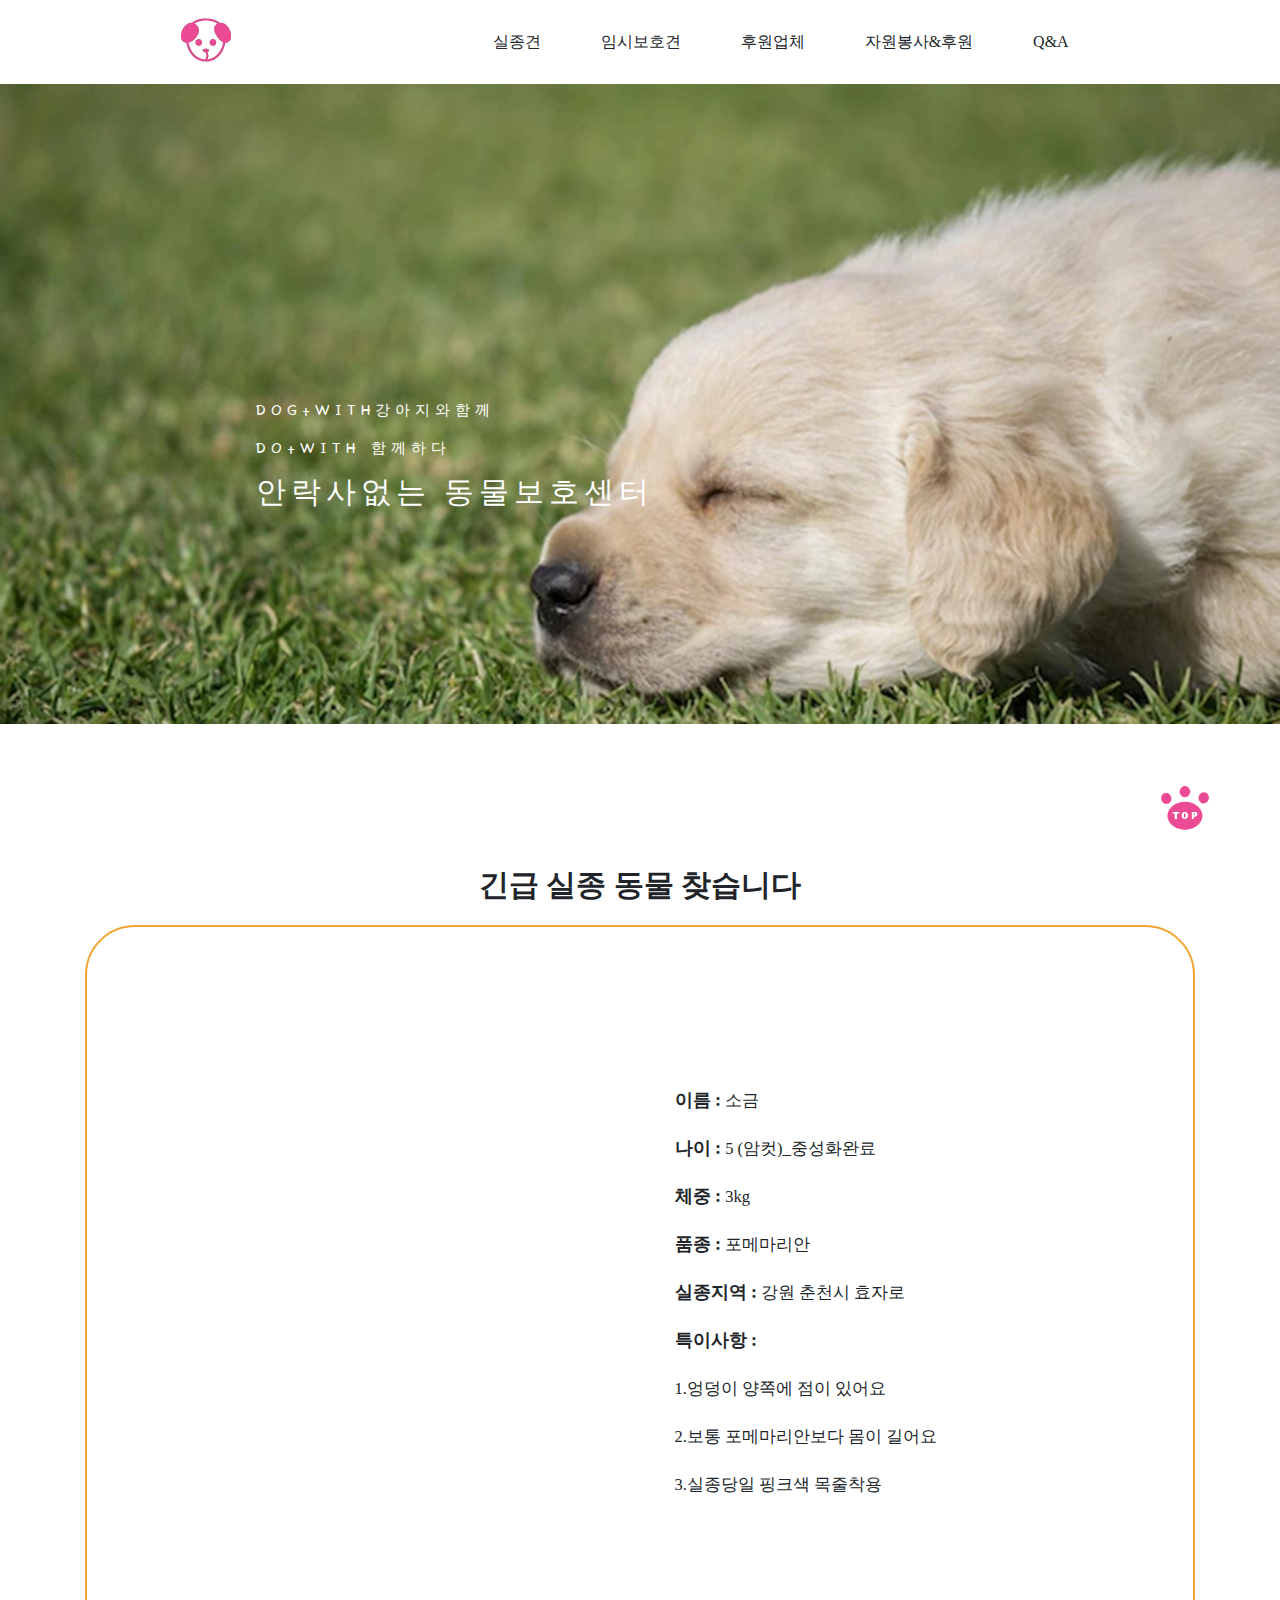
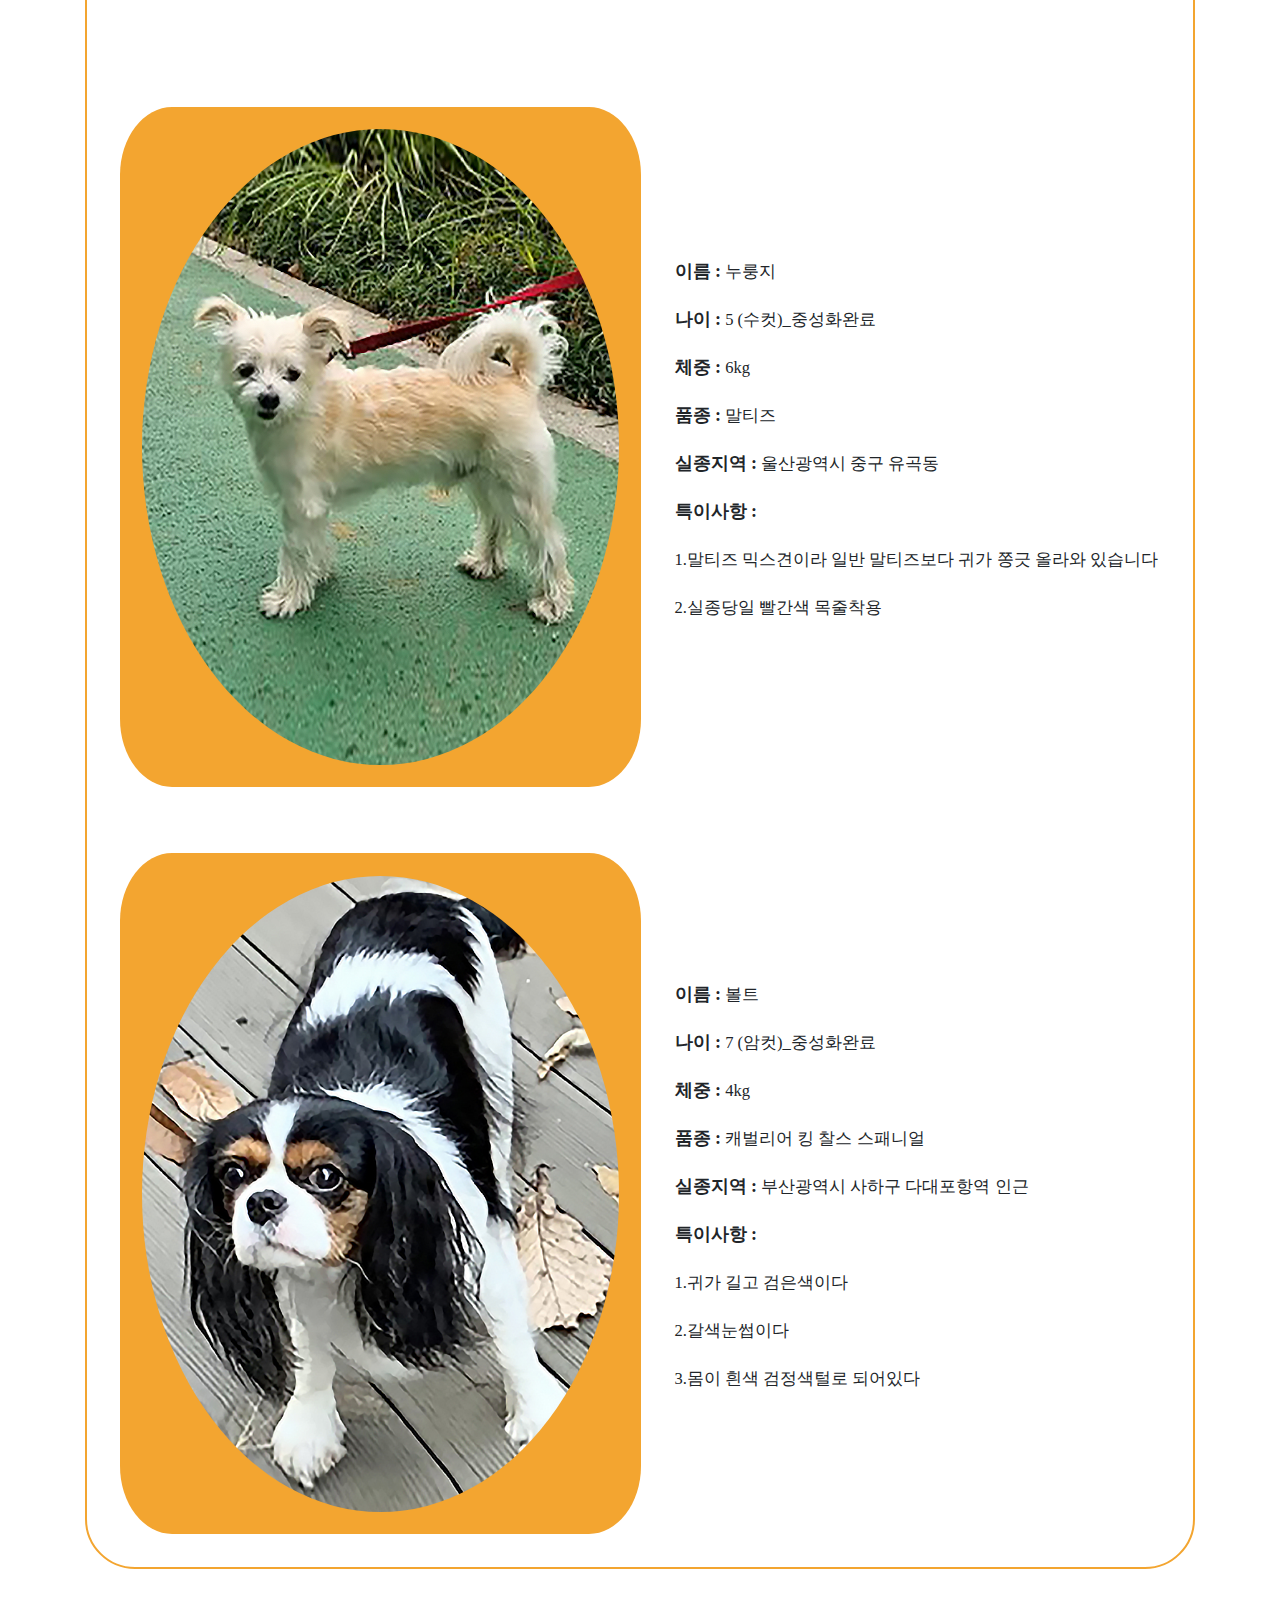
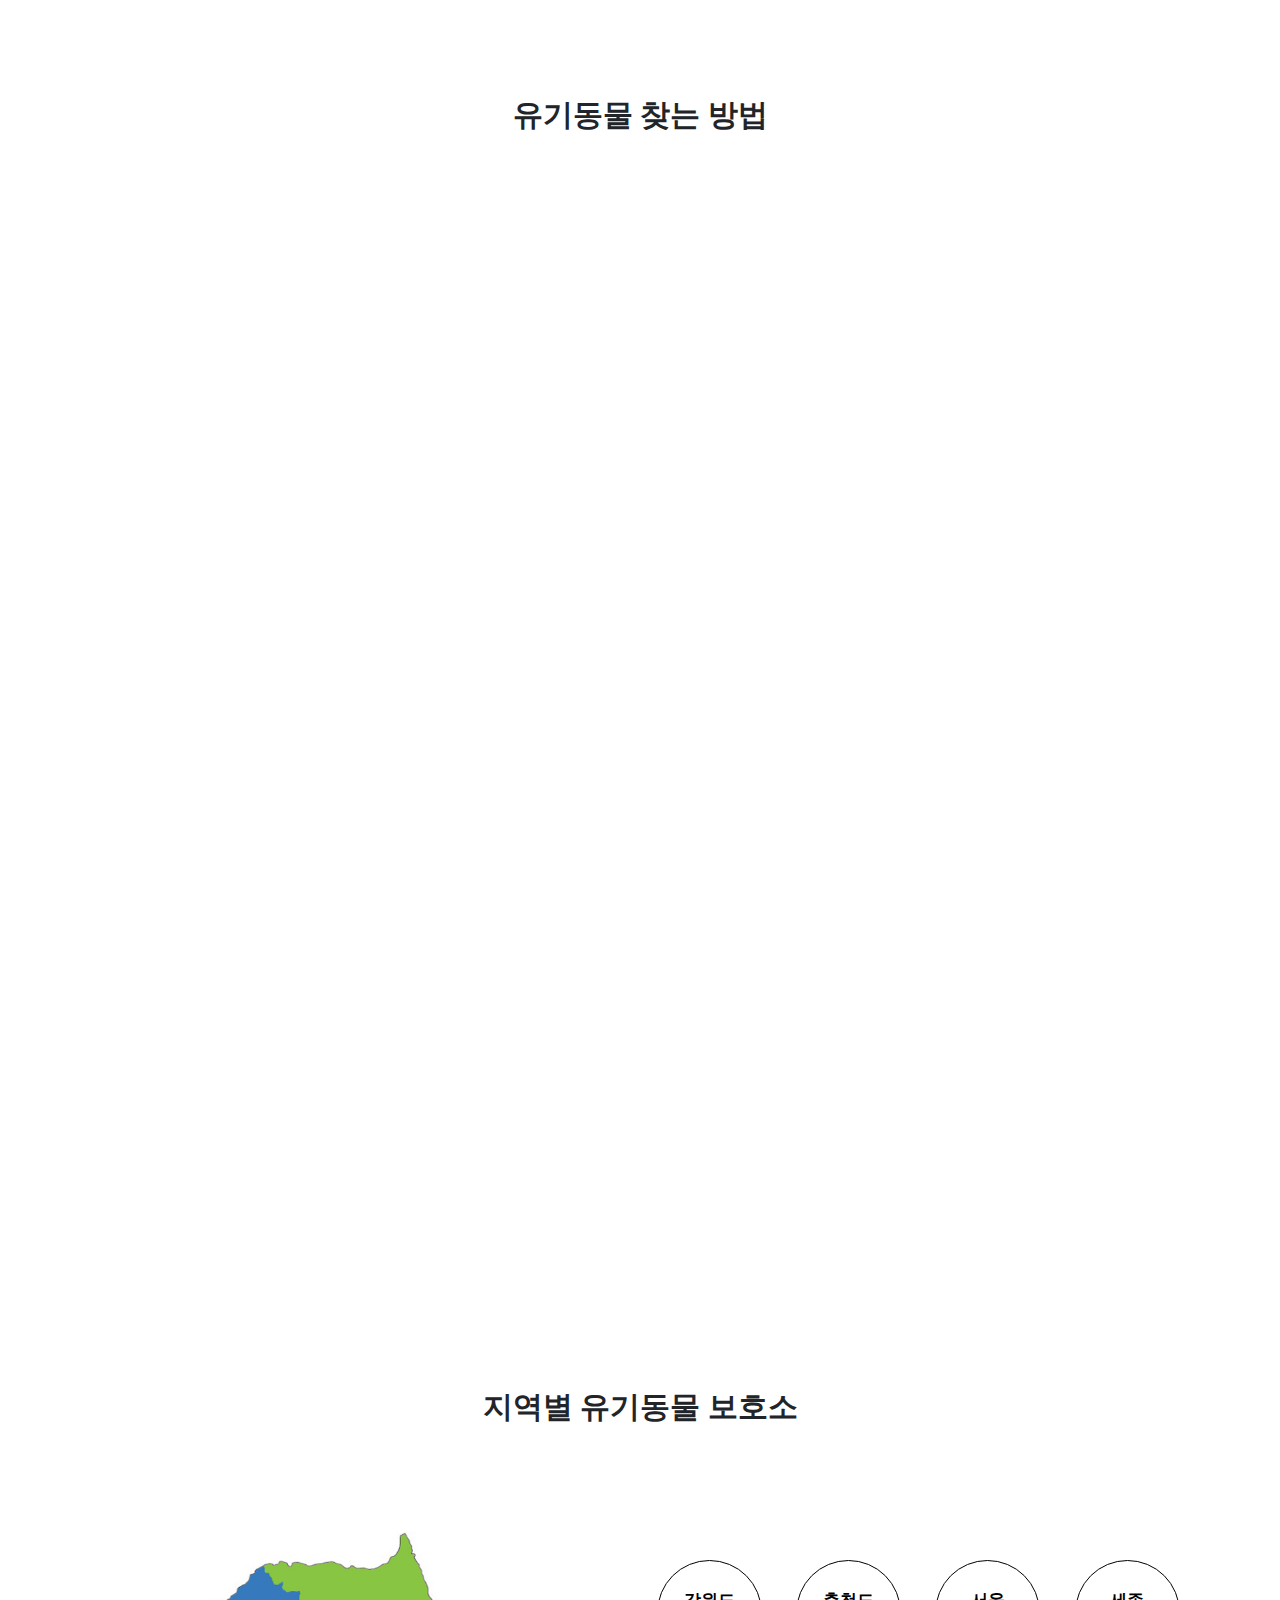
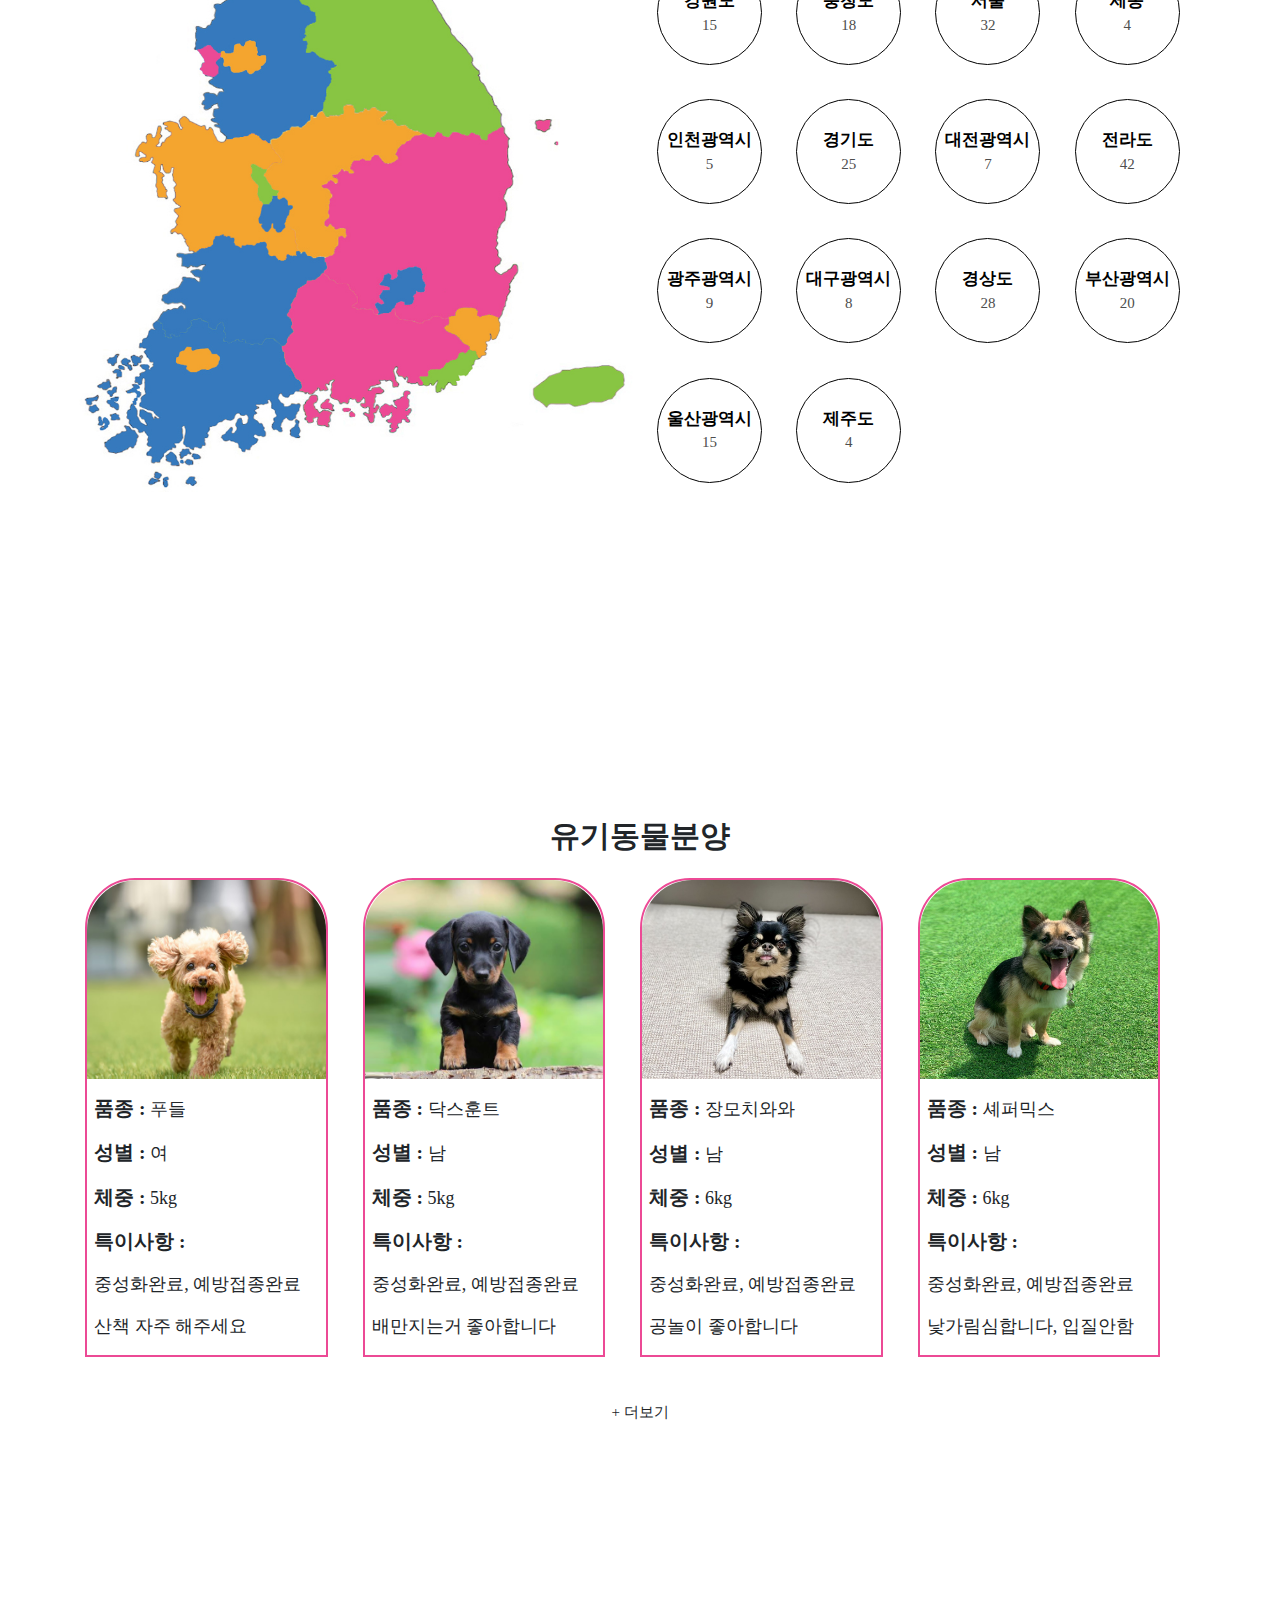
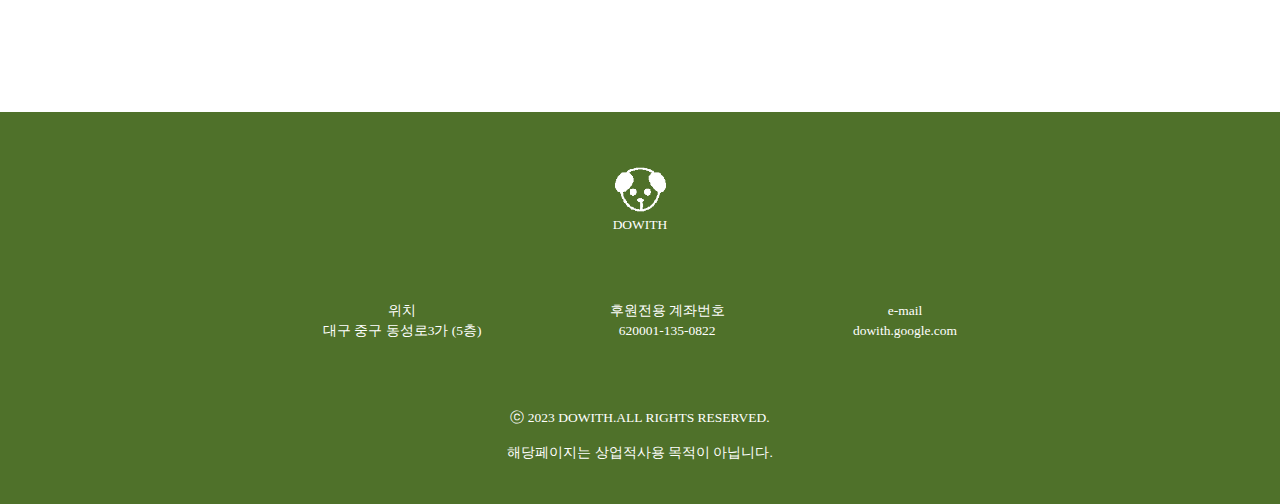
==== commit 4e7812ca: "Add files via upload" ====
--- a/index.html
+++ b/index.html
@@ -17,7 +17,7 @@
     <script src="./js/aos.js"></script>
     <script src="./js/slick.min.js"></script>
     <script src="./js/jquery.colorbox.js"></script>
-    <script src="./js/index.js"></script>
+    <script src="../app.js"></script>
 </head>
 
 <body>
@@ -163,59 +163,59 @@
 
                 <div class="col-md-6 allbox">
 
-                    <div class="box green"><a href="#">
+                    <div class="box"><a href="#">
                             <span>강원도</span>15
                         </a></div>
 
-                    <div class="box orange"><a href="#">
+                    <div class="box"><a href="#">
                             <span>충청도</span>18
                         </a></div>
 
-                    <div class="box orange"><a href="#">
+                    <div class="box"><a href="#">
                             <span>서울</span>32
                         </a></div>
 
-                    <div class="box green"><a href="#">
+                    <div class="box"><a href="#">
                             <span>세종</span>4
                         </a></div>
 
-                    <div class="box pink"><a href="#">
+                    <div class="box"><a href="#">
                             <span>인천광역시</span>5
                         </a></div>
 
-                    <div class="box blue"><a href="#">
+                    <div class="box"><a href="#">
                             <span>경기도</span>25
                         </a></div>
 
-                    <div class="box blue"><a href="#">
+                    <div class="box"><a href="#">
                             <span>대전광역시</span>7
                         </a></div>
 
-                    <div class="box blue"><a href="#">
+                    <div class="box"><a href="#">
                             <span>전라도</span>42
                         </a></div>
 
-                    <div class="box orange"><a href="#">
+                    <div class="box"><a href="#">
                             <span>광주광역시</span>9
                         </a></div>
 
-                    <div class="box blue"><a href="#">
+                    <div class="box"><a href="#">
                             <span>대구광역시</span>8
                         </a></div>
 
-                    <div class="box pink"><a href="#">
+                    <div class="box"><a href="#">
                             <span>경상도</span>28
                         </a></div>
 
-                    <div class="box green"><a href="#">
+                    <div class="box"><a href="#">
                             <span>부산광역시</span>20
                         </a></div>
 
-                    <div class="box orange"><a href="#">
+                    <div class="box"><a href="#">
                             <span>울산광역시</span>15
                         </a></div>
 
-                    <div class="box green"><a href="#">
+                    <div class="box"><a href="#">
                             <span>제주도</span>4
                         </a></div>
                 </div>
--- a/css/index.css
+++ b/css/index.css
@@ -85,12 +85,47 @@
 
 }
 
+#tab{
+    background-color: rgba(57, 92, 55, 0.6);
+    width: 300px;
+    height: 500px;
+    display: flex;
+    flex-direction: column;
+    position: absolute;
+    justify-content: space-between;
+    top: 0;
+    right: 0;
+    line-height: 100px;
+    z-index: 1000;
+    color: #fff;
+}
+#tab .sub{
+    width: 100%;
+    height: 100%;
+    display: block;
+    padding-left: 5%;
+    border-bottom: 1px solid #c1c1c1;
+}
+#tab .sub:hover{
+    background-color: #024f1e;
+}
+
+#tab .sub>button{
+    width: 30px;
+    height: 30px;
+    border: none;
+    position: absolute;
+    top: 5%;
+    right: 5%;
+    line-height: 0;
+}
+
 main {
     width: 100%;
     overflow: hidden;
     position: relative;
     margin-bottom: 10%;
-    z-index: 9999;
+    z-index: 99;
 }
 
 main .text {
@@ -526,20 +561,9 @@
         margin-bottom: 5%;
         font-weight: 700;
     }
-     /* .s4 .row {
-        gap: 1%;
-        width: 90%;
-        margin: auto;
-        flex-wrap: wrap;
-    }
-    */
-    
     .s4 .text {
         font-size: 0.9rem;
-        /* padding: 3%;
-        margin-top: 3%;
-        margin-bottom: 0;
-        line-height: 90%; */
+     
     }
     
     .s4 .text span {
@@ -581,7 +605,6 @@
         width: 20%;
         margin-right: 10%;
     }
-
 
     main{margin-bottom: 15%;}
     main .text h2{font-size: 4rem;}
